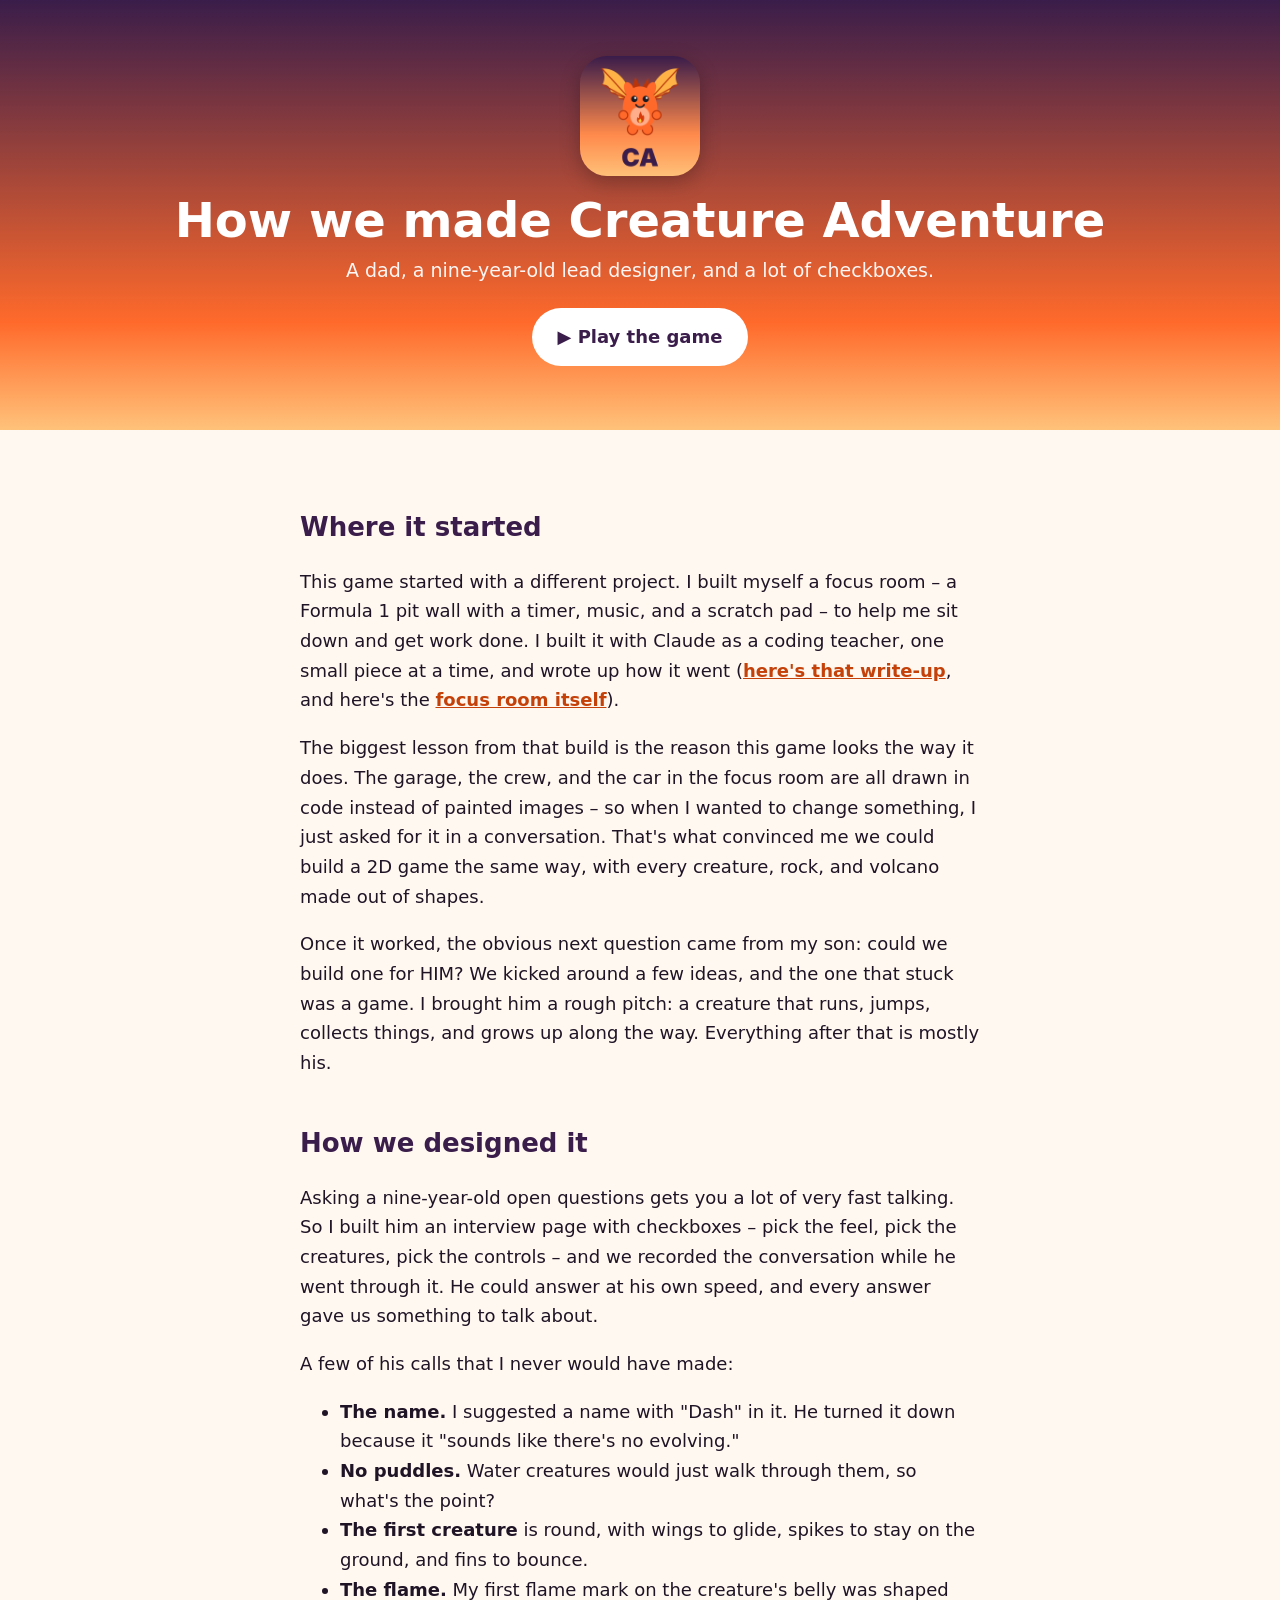
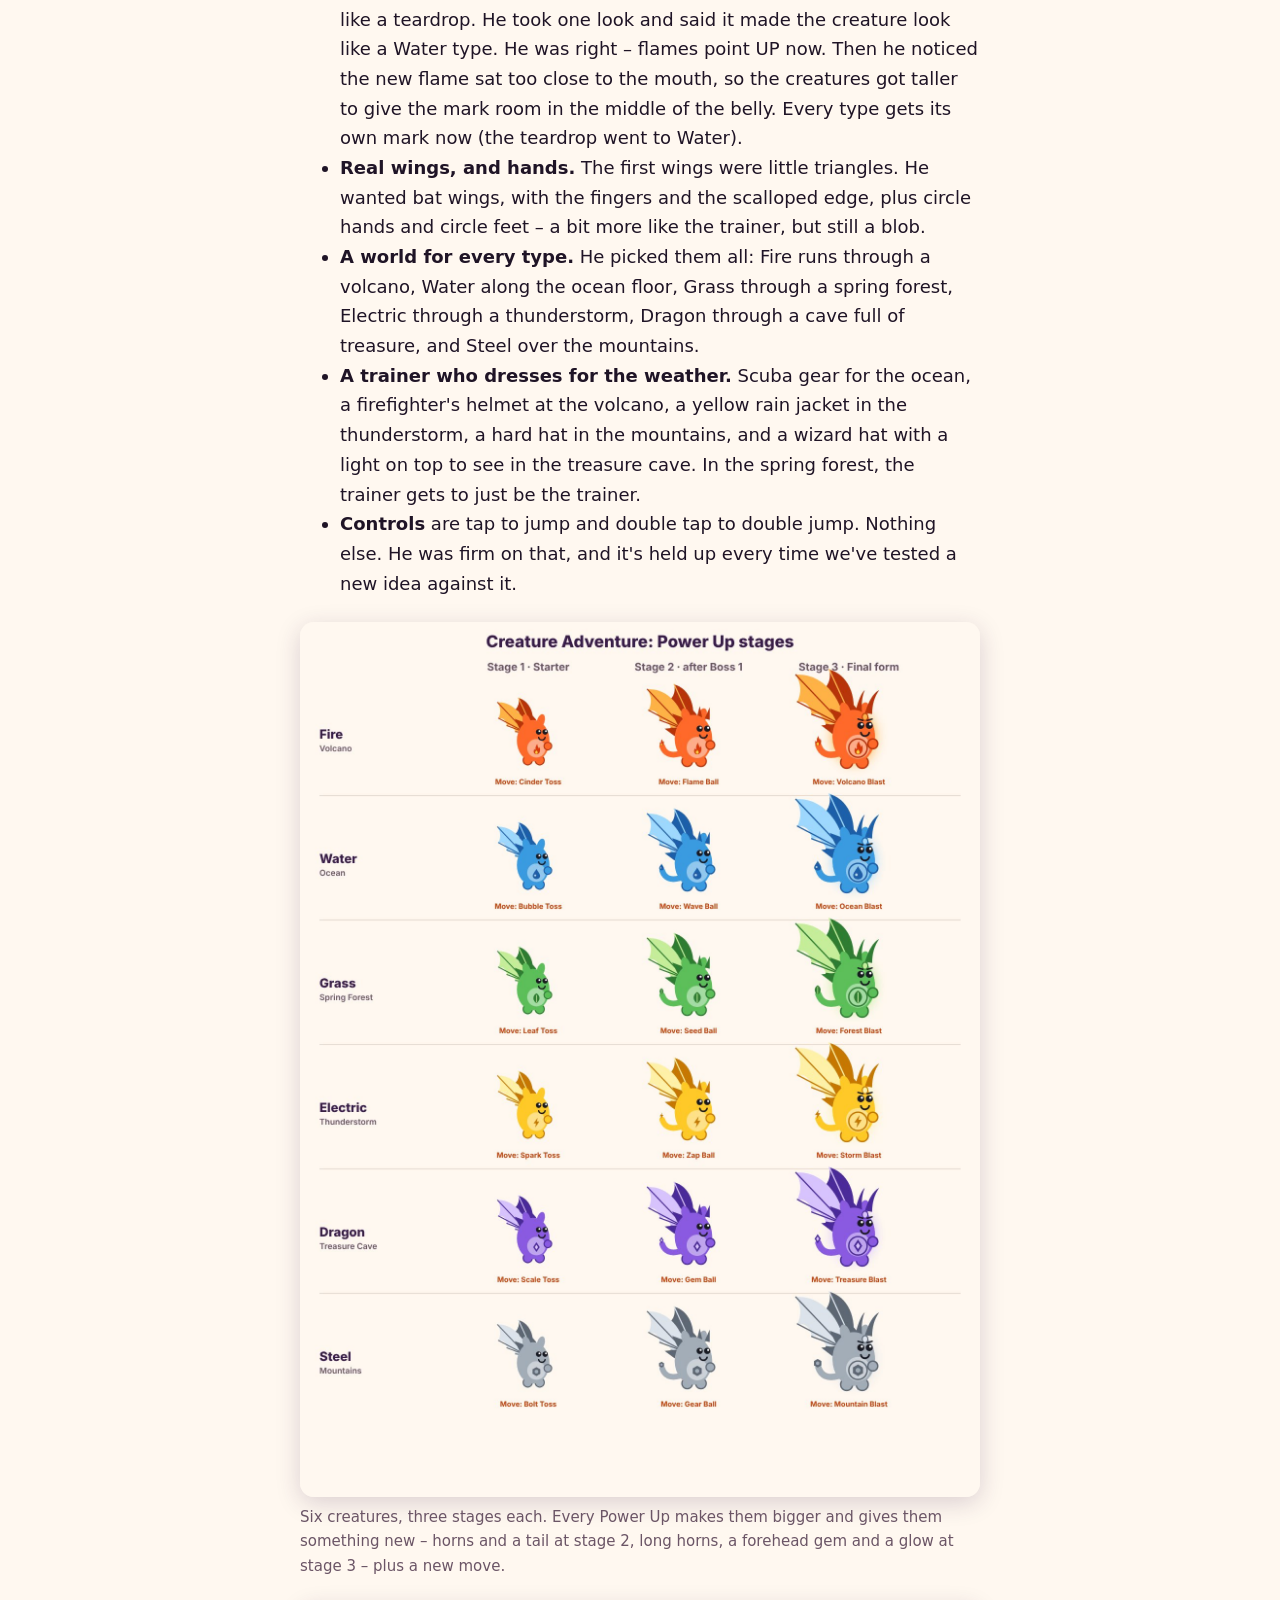
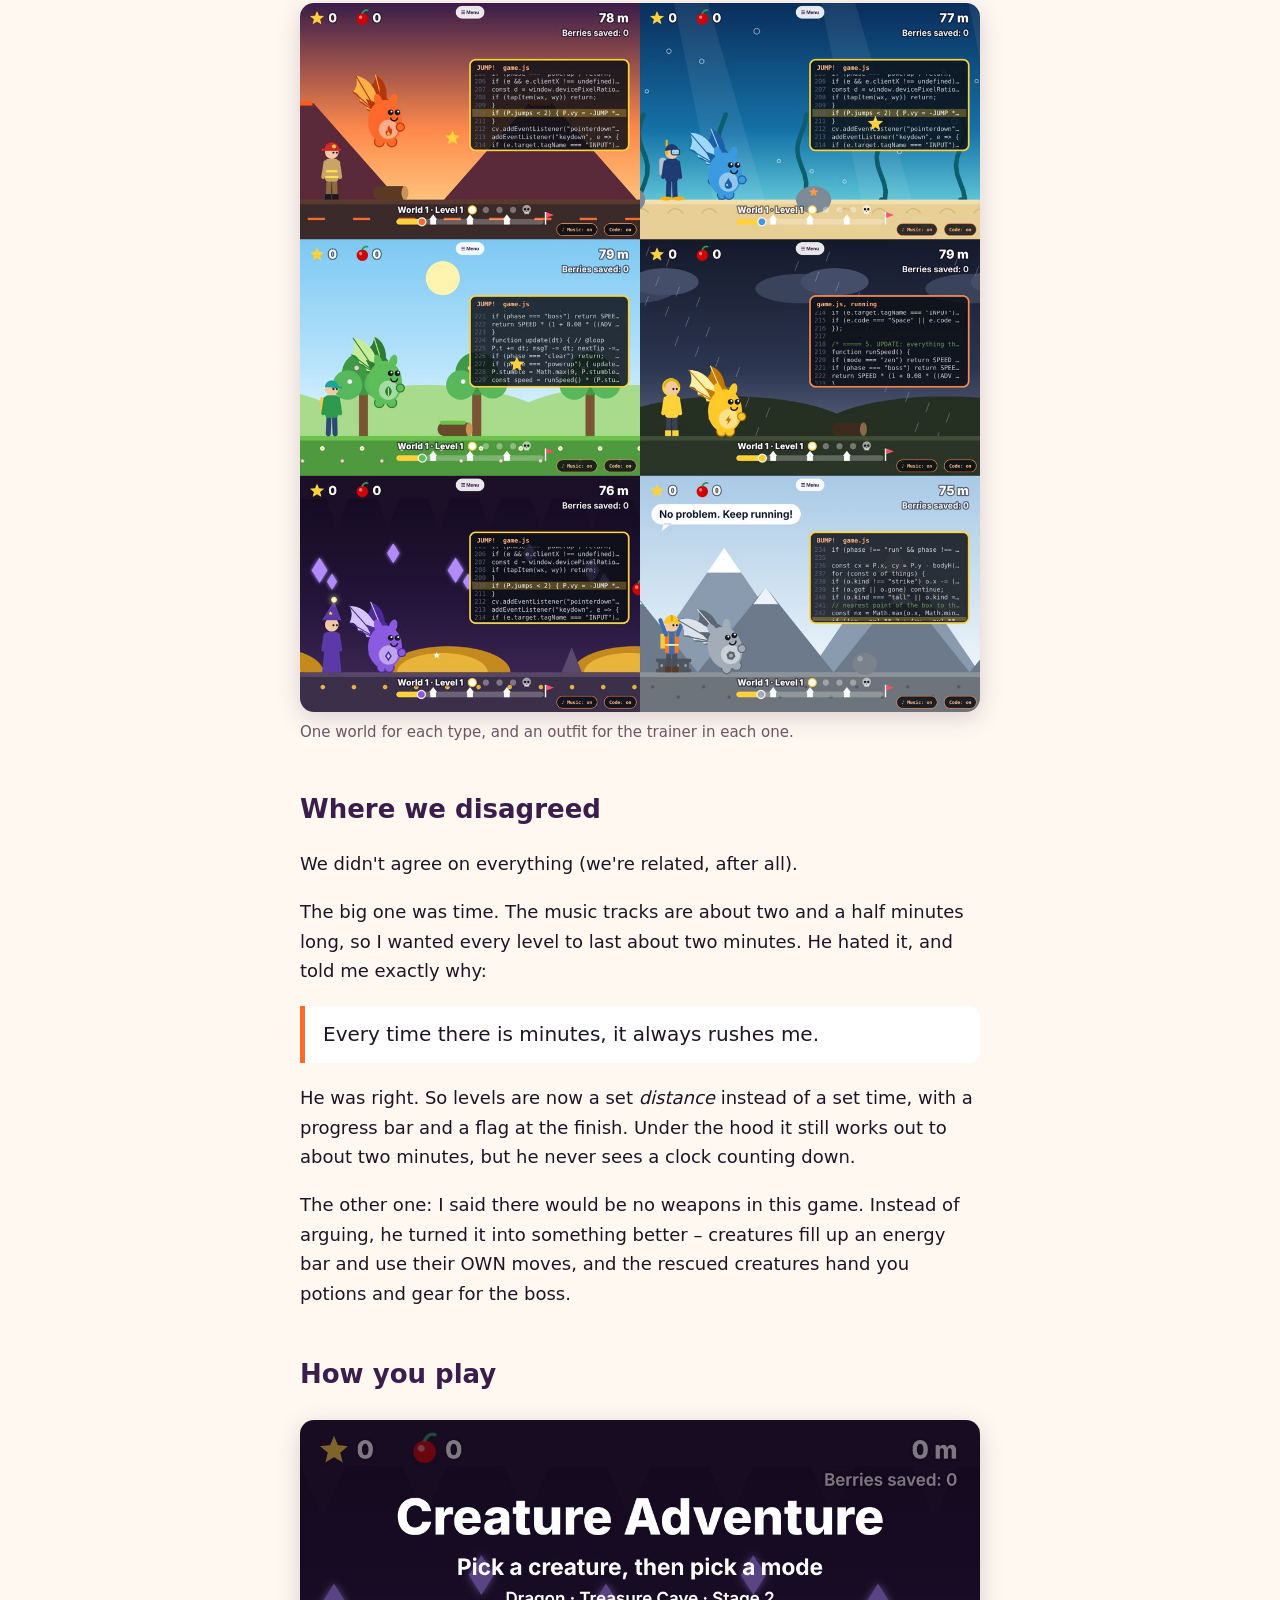
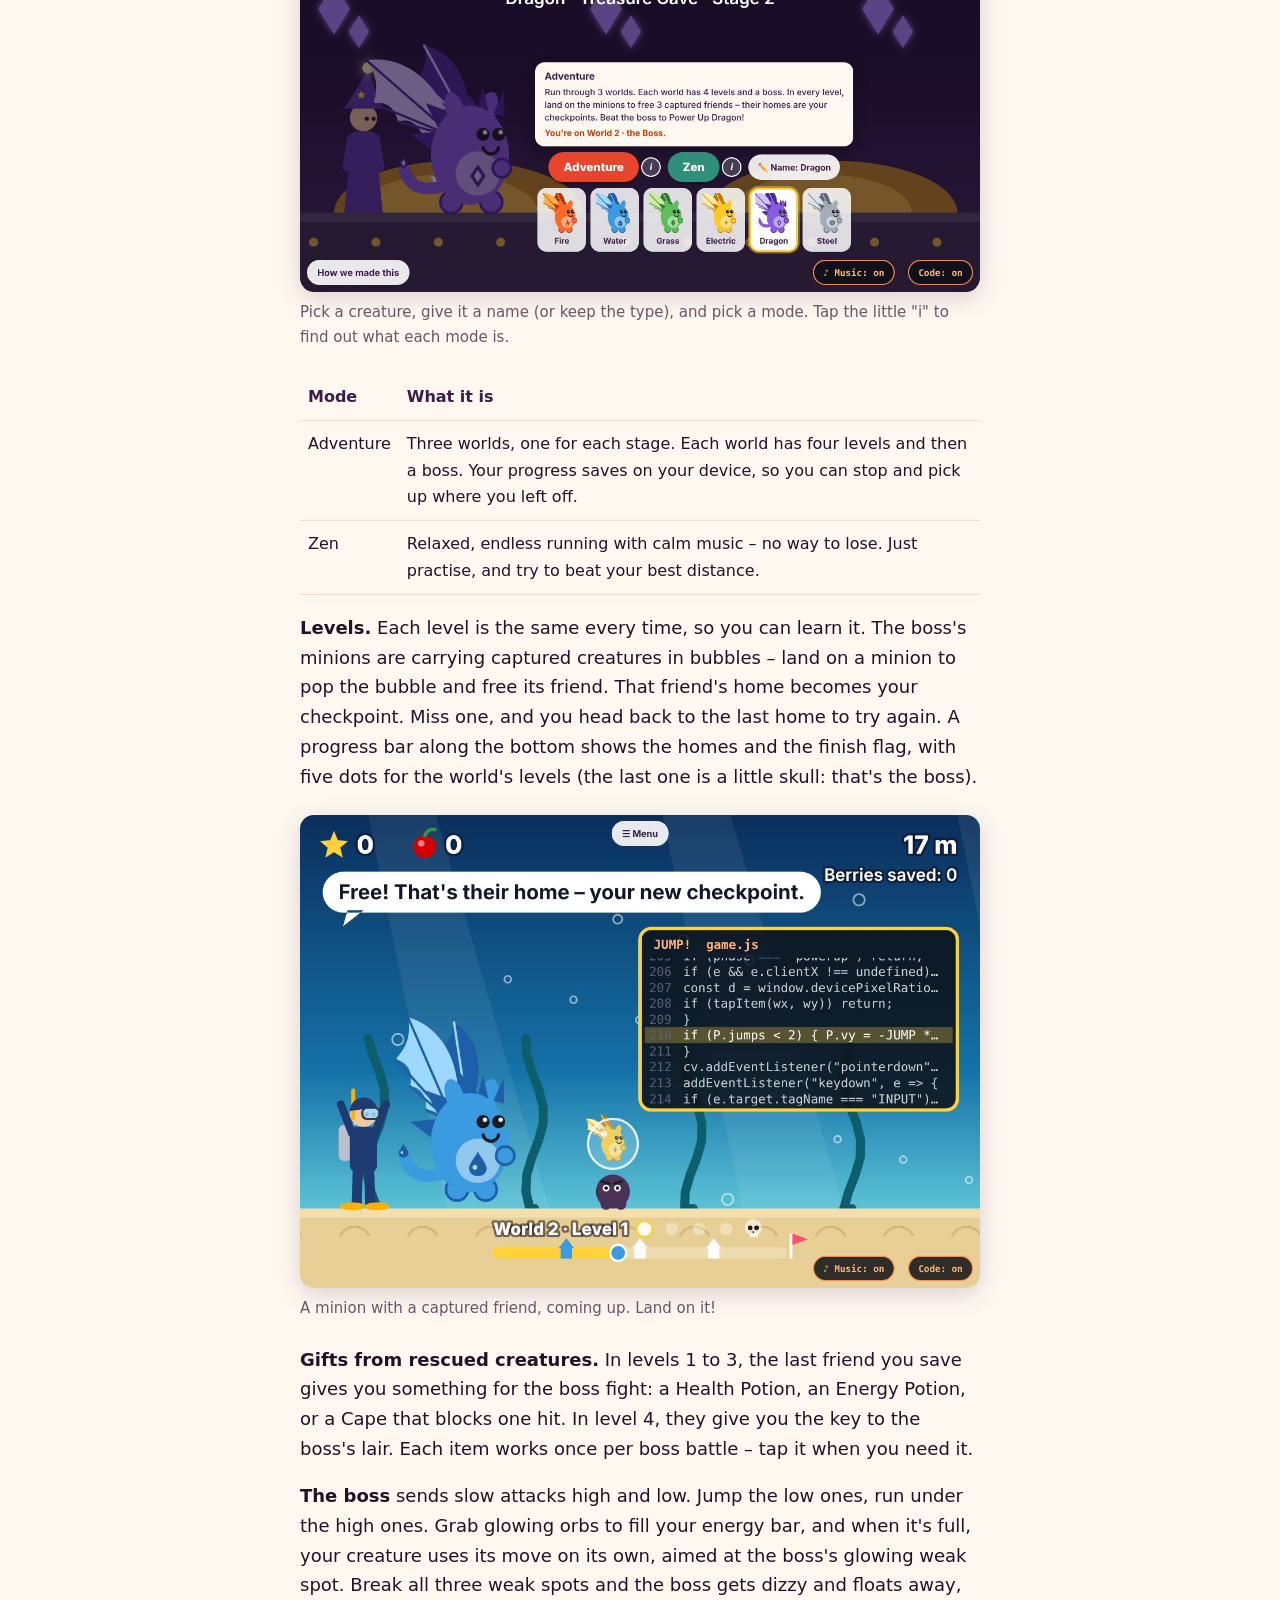
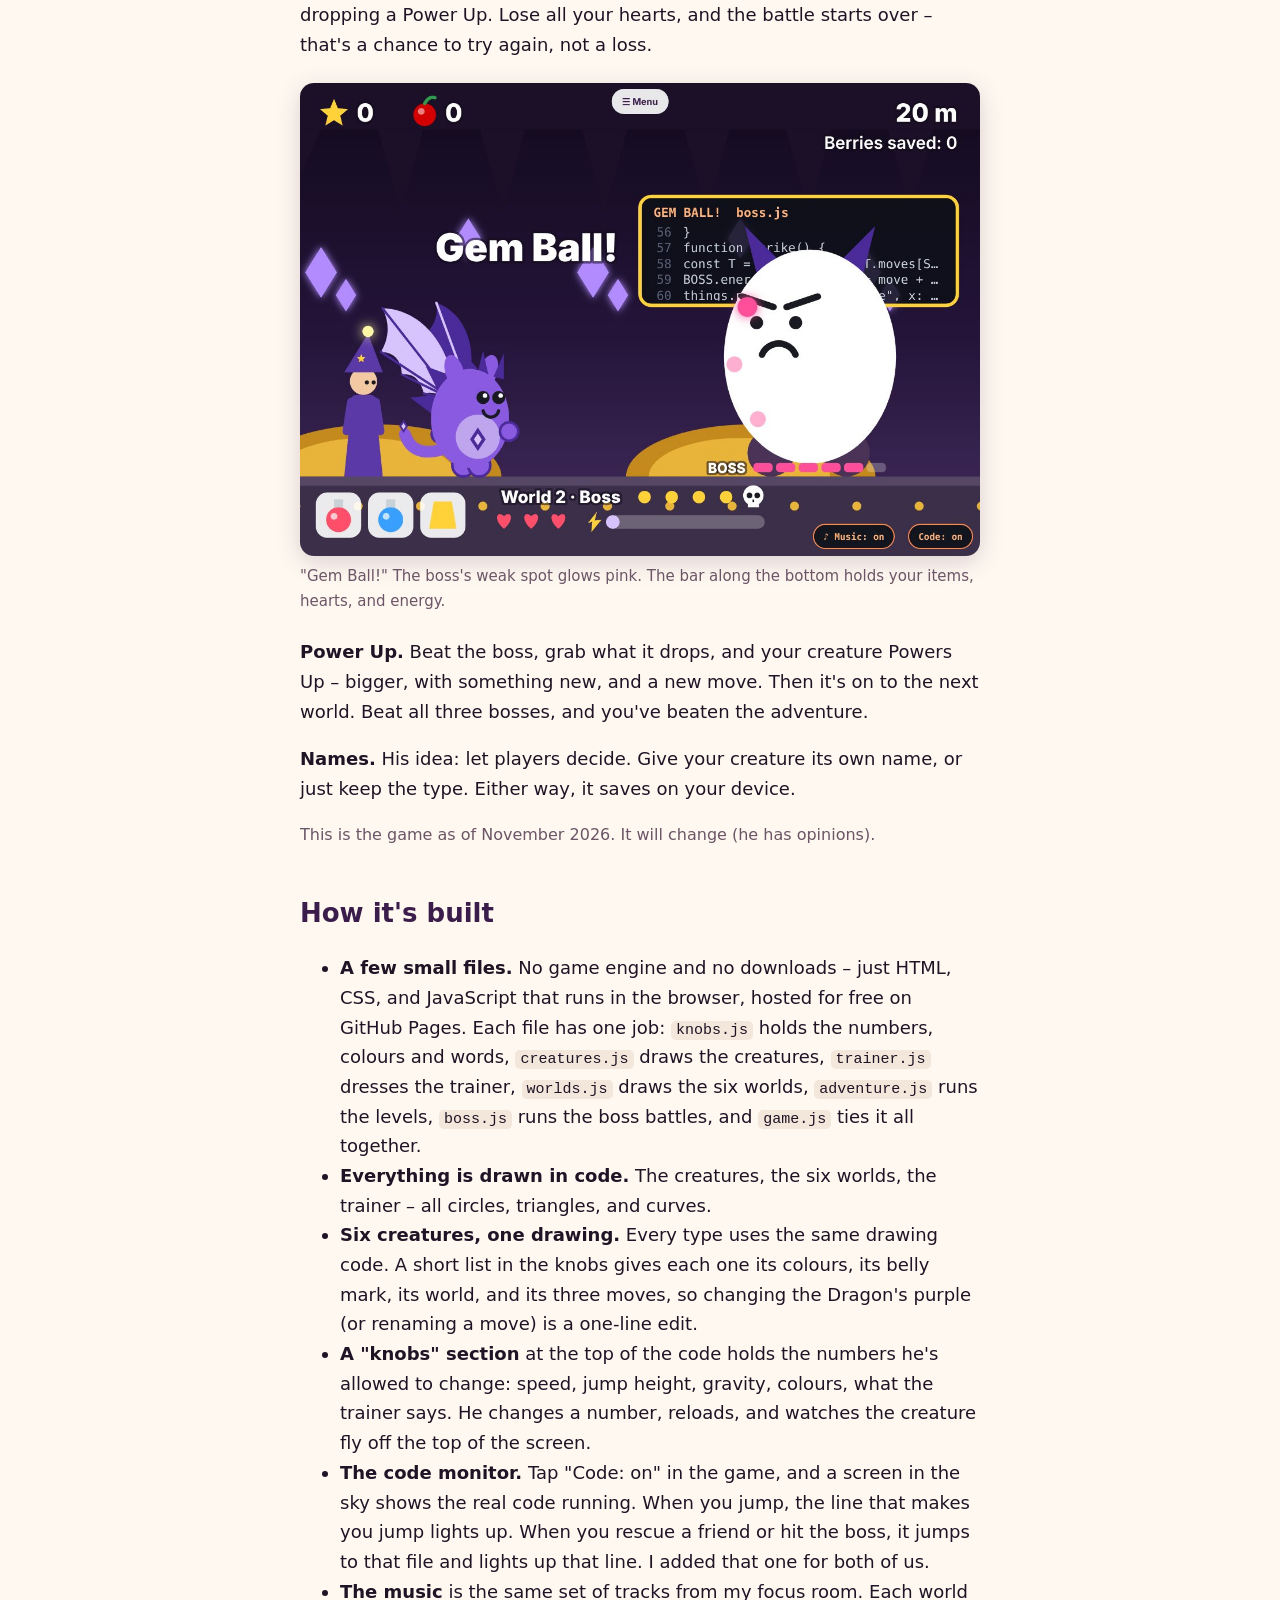
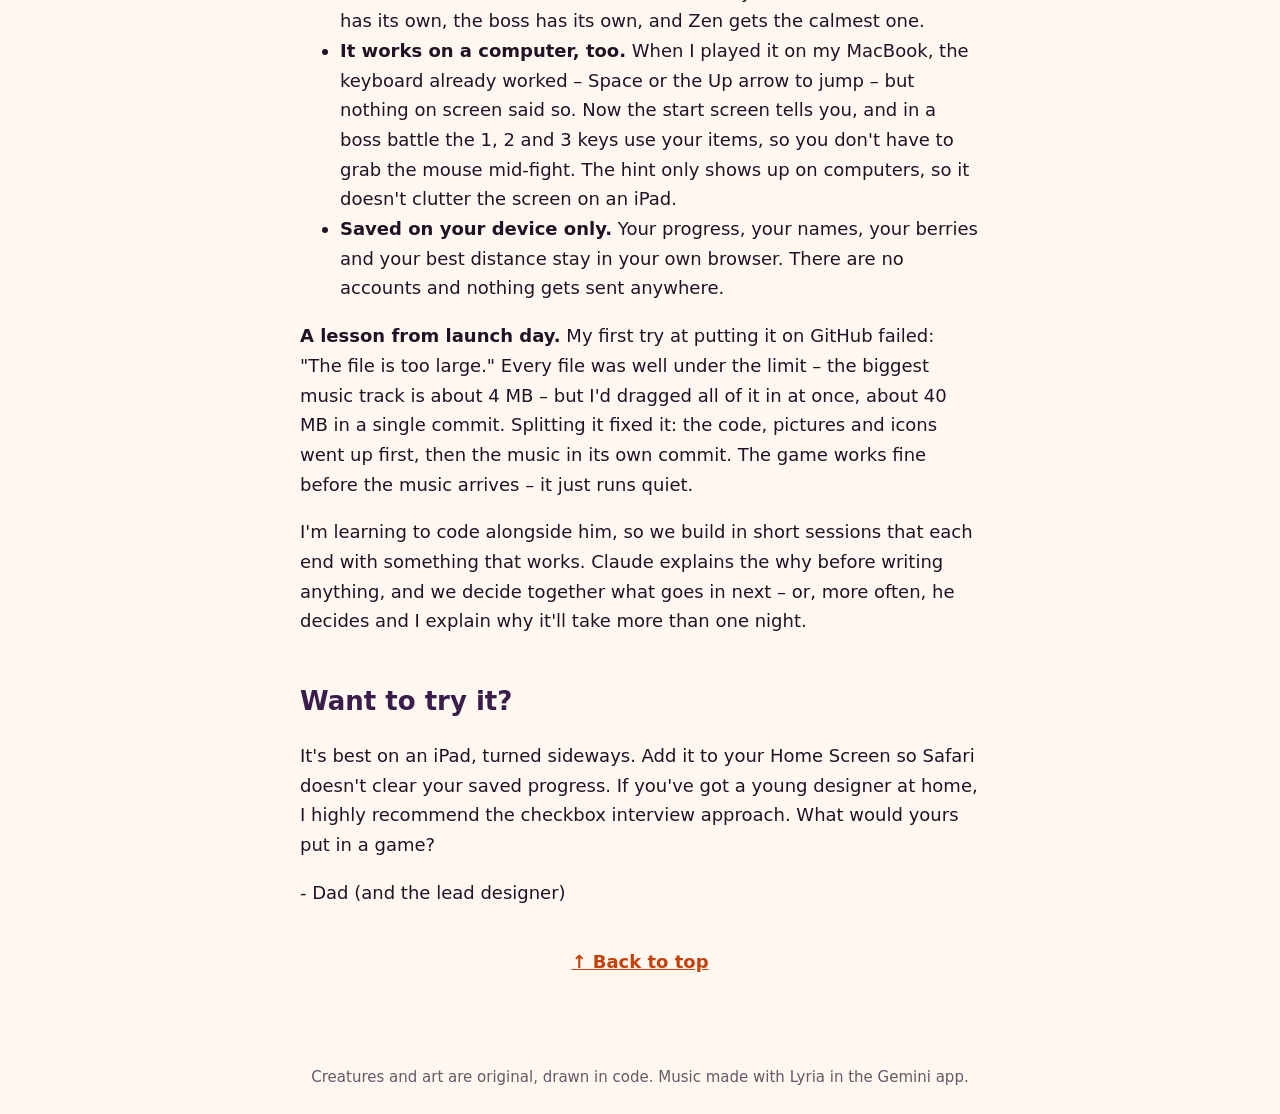
==== story.html @ c3d5ff84 "Clearing up controls for computer vs phone/tablet" ====
<!DOCTYPE html>
<html lang="en">
<head>
<meta charset="utf-8">
<meta name="viewport" content="width=device-width, initial-scale=1">
<!-- Icons: the tab icon (favicon), the Home Screen icon (apple-touch-icon), and the app details for phones (manifest) -->
<link rel="icon" href="icons/favicon.svg" type="image/svg+xml">
<link rel="icon" href="icons/favicon-32.png" sizes="32x32" type="image/png">
<link rel="apple-touch-icon" href="icons/apple-touch-icon.png">
<link rel="manifest" href="manifest.webmanifest">
<meta name="apple-mobile-web-app-title" content="Creatures">
<title>How we made Creature Adventure</title>
<style>
  /* Same sunset colours as the game, so the two pages feel like one place */
  :root { --ink: #1f1426; --plum: #3a1d4a; --ember: #ff6a2b; --glow: #ffc27a; --paper: #fff8f0; --soft: #6b5566; }
  body { margin: 0; background: var(--paper); color: var(--ink);
         font: 18px/1.65 system-ui, -apple-system, "Segoe UI", sans-serif; }
  header { background: linear-gradient(180deg, var(--plum), var(--ember) 75%, var(--glow)); color: #fff;
           padding: 56px 24px 64px; text-align: center; }
  header h1 { margin: 0 0 8px; font-size: clamp(30px, 6vw, 48px); line-height: 1.1; }
  header p { margin: 0; font-size: 19px; opacity: .95; }
  main { max-width: 680px; margin: 0 auto; padding: 32px 24px 64px; }
  h2 { margin: 44px 0 8px; font-size: 26px; color: var(--plum); }
  blockquote { margin: 20px 0; padding: 12px 18px; border-left: 5px solid var(--ember);
               background: #fff; border-radius: 0 10px 10px 0; font-size: 20px; }
  table { width: 100%; border-collapse: collapse; margin: 16px 0; font-size: 16px; }
  th, td { text-align: left; padding: 10px 8px; border-bottom: 1px solid #ecdccf; vertical-align: top; }
  th { color: var(--plum); }
  a { color: #c4410a; font-weight: 600; }
  .play { display: inline-block; margin-top: 22px; padding: 14px 26px; border-radius: 30px; background: #fff;
          color: var(--plum); text-decoration: none; font-weight: 800; font-size: 18px; }
  .note { color: var(--soft); font-size: 16px; }
  figure { margin: 24px 0; }
  figure img { display: block; width: 100%; height: auto; border-radius: 14px; box-shadow: 0 6px 24px rgba(58,29,74,.18); }
  figcaption { margin-top: 8px; color: var(--soft); font-size: 15px; }
  code { font: 15px ui-monospace, Menlo, monospace; background: #f3e6da; padding: 1px 5px; border-radius: 5px; }
  .icon { display: block; width: 120px; height: 120px; margin: 0 auto 18px; border-radius: 27px; box-shadow: 0 6px 20px rgba(0,0,0,.25); }
  /* reading progress along the top, plus floating buttons once you've scrolled past the header */
  #progress { position: fixed; top: 0; left: 0; height: 4px; width: 0; background: var(--ember); z-index: 10; }
  #floaters { position: fixed; right: max(16px, env(safe-area-inset-right)); bottom: max(16px, env(safe-area-inset-bottom)); display: flex; gap: 8px;
              opacity: 0; transform: translateY(12px); pointer-events: none; transition: opacity .2s, transform .2s; z-index: 10; }
  #floaters.show { opacity: 1; transform: none; pointer-events: auto; }
  #floaters a { display: inline-flex; align-items: center; height: 44px; padding: 0 18px; border-radius: 22px; text-decoration: none;
                font: 800 16px system-ui, sans-serif; box-shadow: 0 4px 16px rgba(58,29,74,.3); }
  #floaters .try { background: var(--ember); color: #fff; }
  #floaters .up { background: #fff; color: var(--plum); }
  .backtop { display: block; text-align: center; margin: 40px 0 0; }
  @media (prefers-reduced-motion: no-preference) { html { scroll-behavior: smooth; } }
  footer { text-align: center; padding: 24px; color: var(--soft); font-size: 15px; }
</style>
</head>
<body>
<div id="progress" aria-hidden="true"></div>
<header id="top">
  <img class="icon" src="icons/icon-512.png" alt="The Creature Adventure app icon: a smiling orange creature with a flame on its belly, above the letters CA">
  <h1>How we made Creature Adventure</h1>
  <p>A dad, a nine-year-old lead designer, and a lot of checkboxes.</p>
  <a class="play" href="./">▶ Play the game</a>
</header>
<main>

<h2>Where it started</h2>
<p>This game started with a different project. I built myself a focus room – a Formula 1 pit wall with a timer, music, and a scratch pad – to help me sit down and get work done. I built it with Claude as a coding teacher, one small piece at a time, and wrote up how it went (<a id="articleLink" href="#">here's that write-up</a>, and here's the <a href="https://daynwj.github.io/pit-wall-focus-room/">focus room itself</a>).</p>
<p>The biggest lesson from that build is the reason this game looks the way it does. The garage, the crew, and the car in the focus room are all drawn in code instead of painted images – so when I wanted to change something, I just asked for it in a conversation. That's what convinced me we could build a 2D game the same way, with every creature, rock, and volcano made out of shapes.</p>
<p>Once it worked, the obvious next question came from my son: could we build one for HIM? We kicked around a few ideas, and the one that stuck was a game. I brought him a rough pitch: a creature that runs, jumps, collects things, and grows up along the way. Everything after that is mostly his.</p>

<h2>How we designed it</h2>
<p>Asking a nine-year-old open questions gets you a lot of very fast talking. So I built him an interview page with checkboxes – pick the feel, pick the creatures, pick the controls – and we recorded the conversation while he went through it. He could answer at his own speed, and every answer gave us something to talk about.</p>
<p>A few of his calls that I never would have made:</p>
<ul>
  <li><strong>The name.</strong> I suggested a name with "Dash" in it. He turned it down because it "sounds like there's no evolving."</li>
  <li><strong>No puddles.</strong> Water creatures would just walk through them, so what's the point?</li>
  <li><strong>The first creature</strong> is round, with wings to glide, spikes to stay on the ground, and fins to bounce.</li>
  <li><strong>The flame.</strong> My first flame mark on the creature's belly was shaped like a teardrop. He took one look and said it made the creature look like a Water type. He was right – flames point UP now. Then he noticed the new flame sat too close to the mouth, so the creatures got taller to give the mark room in the middle of the belly. Every type gets its own mark now (the teardrop went to Water).</li>
  <li><strong>Real wings, and hands.</strong> The first wings were little triangles. He wanted bat wings, with the fingers and the scalloped edge, plus circle hands and circle feet – a bit more like the trainer, but still a blob.</li>
  <li><strong>A world for every type.</strong> He picked them all: Fire runs through a volcano, Water along the ocean floor, Grass through a spring forest, Electric through a thunderstorm, Dragon through a cave full of treasure, and Steel over the mountains.</li>
  <li><strong>A trainer who dresses for the weather.</strong> Scuba gear for the ocean, a firefighter's helmet at the volcano, a yellow rain jacket in the thunderstorm, a hard hat in the mountains, and a wizard hat with a light on top to see in the treasure cave. In the spring forest, the trainer gets to just be the trainer.</li>
  <li><strong>Controls</strong> are tap to jump and double tap to double jump. Nothing else. He was firm on that, and it's held up every time we've tested a new idea against it.</li>
</ul>

<figure>
  <img src="story/evolutions.jpg" alt="All six creatures at their three stages. Stage 1 is a small blob with bat wings, circle hands and feet, and a belly mark. Stage 2 is bigger, with little horns, a tail tipped with its mark, and bigger wings. Stage 3 is biggest, with long curved horns, a forehead gem, a ring around its belly mark, huge wings, and a soft glow.">
  <figcaption>Six creatures, three stages each. Every Power Up makes them bigger and gives them something new – horns and a tail at stage 2, long horns, a forehead gem and a glow at stage 3 – plus a new move.</figcaption>
</figure>
<figure>
  <img src="story/worlds.jpg" alt="Six screenshots of the game, one per world, each with the trainer in a different outfit: a firefighter at the volcano, scuba gear on the ocean floor, the usual cap in the spring forest, a yellow rain jacket in the thunderstorm, a wizard hat in the treasure cave, and a hard hat in the mountains.">
  <figcaption>One world for each type, and an outfit for the trainer in each one.</figcaption>
</figure>

<h2>Where we disagreed</h2>
<p>We didn't agree on everything (we're related, after all).</p>
<p>The big one was time. The music tracks are about two and a half minutes long, so I wanted every level to last about two minutes. He hated it, and told me exactly why:</p>
<blockquote>Every time there is minutes, it always rushes me.</blockquote>
<p>He was right. So levels are now a set <em>distance</em> instead of a set time, with a progress bar and a flag at the finish. Under the hood it still works out to about two minutes, but he never sees a clock counting down.</p>
<p>The other one: I said there would be no weapons in this game. Instead of arguing, he turned it into something better – creatures fill up an energy bar and use their OWN moves, and the rescued creatures hand you potions and gear for the boss.</p>

<h2>How you play</h2>
<figure>
  <img src="story/menu.jpg" alt="The start screen: pick a creature from six buttons, give it a name, and choose Adventure or Zen. An open card explains Adventure mode and says which world and level you're on.">
  <figcaption>Pick a creature, give it a name (or keep the type), and pick a mode. Tap the little "i" to find out what each mode is.</figcaption>
</figure>
<table>
  <tr><th>Mode</th><th>What it is</th></tr>
  <tr><td>Adventure</td><td>Three worlds, one for each stage. Each world has four levels and then a boss. Your progress saves on your device, so you can stop and pick up where you left off.</td></tr>
  <tr><td>Zen</td><td>Relaxed, endless running with calm music – no way to lose. Just practise, and try to beat your best distance.</td></tr>
</table>
<p><strong>Levels.</strong> Each level is the same every time, so you can learn it. The boss's minions are carrying captured creatures in bubbles – land on a minion to pop the bubble and free its friend. That friend's home becomes your checkpoint. Miss one, and you head back to the last home to try again. A progress bar along the bottom shows the homes and the finish flag, with five dots for the world's levels (the last one is a little skull: that's the boss).</p>
<figure>
  <img src="story/rescue.jpg" alt="The Water creature running along the ocean floor in World 2. A grumpy little minion carries a captured creature in a bubble, and a progress bar along the bottom shows World 2, Level 1, the three homes, and the finish flag.">
  <figcaption>A minion with a captured friend, coming up. Land on it!</figcaption>
</figure>
<p><strong>Gifts from rescued creatures.</strong> In levels 1 to 3, the last friend you save gives you something for the boss fight: a Health Potion, an Energy Potion, or a Cape that blocks one hit. In level 4, they give you the key to the boss's lair. Each item works once per boss battle – tap it when you need it.</p>
<p><strong>The boss</strong> sends slow attacks high and low. Jump the low ones, run under the high ones. Grab glowing orbs to fill your energy bar, and when it's full, your creature uses its move on its own, aimed at the boss's glowing weak spot. Break all three weak spots and the boss gets dizzy and floats away, dropping a Power Up. Lose all your hearts, and the battle starts over – that's a chance to try again, not a loss.</p>
<figure>
  <img src="story/boss.jpg" alt="A boss battle in the treasure cave. The purple Dragon creature at stage 2 sends a glowing Gem Ball at the big grumpy boss's pink weak spot. The ground bar shows three items, three hearts, an energy bar, and World 2 Boss.">
  <figcaption>"Gem Ball!" The boss's weak spot glows pink. The bar along the bottom holds your items, hearts, and energy.</figcaption>
</figure>
<p><strong>Power Up.</strong> Beat the boss, grab what it drops, and your creature Powers Up – bigger, with something new, and a new move. Then it's on to the next world. Beat all three bosses, and you've beaten the adventure.</p>
<p><strong>Names.</strong> His idea: let players decide. Give your creature its own name, or just keep the type. Either way, it saves on your device.</p>
<p class="note">This is the game as of November 2026. It will change (he has opinions).</p>

<h2>How it's built</h2>
<ul>
  <li><strong>A few small files.</strong> No game engine and no downloads – just HTML, CSS, and JavaScript that runs in the browser, hosted for free on GitHub Pages. Each file has one job: <code>knobs.js</code> holds the numbers, colours and words, <code>creatures.js</code> draws the creatures, <code>trainer.js</code> dresses the trainer, <code>worlds.js</code> draws the six worlds, <code>adventure.js</code> runs the levels, <code>boss.js</code> runs the boss battles, and <code>game.js</code> ties it all together.</li>
  <li><strong>Everything is drawn in code.</strong> The creatures, the six worlds, the trainer – all circles, triangles, and curves.</li>
  <li><strong>Six creatures, one drawing.</strong> Every type uses the same drawing code. A short list in the knobs gives each one its colours, its belly mark, its world, and its three moves, so changing the Dragon's purple (or renaming a move) is a one-line edit.</li>
  <li><strong>A "knobs" section</strong> at the top of the code holds the numbers he's allowed to change: speed, jump height, gravity, colours, what the trainer says. He changes a number, reloads, and watches the creature fly off the top of the screen.</li>
  <li><strong>The code monitor.</strong> Tap "Code: on" in the game, and a screen in the sky shows the real code running. When you jump, the line that makes you jump lights up. When you rescue a friend or hit the boss, it jumps to that file and lights up that line. I added that one for both of us.</li>
  <li><strong>The music</strong> is the same set of tracks from my focus room. Each world has its own, the boss has its own, and Zen gets the calmest one.</li>
  <li><strong>It works on a computer, too.</strong> When I played it on my MacBook, the keyboard already worked – Space or the Up arrow to jump – but nothing on screen said so. Now the start screen tells you, and in a boss battle the 1, 2 and 3 keys use your items, so you don't have to grab the mouse mid-fight. The hint only shows up on computers, so it doesn't clutter the screen on an iPad.</li>
  <li><strong>Saved on your device only.</strong> Your progress, your names, your berries and your best distance stay in your own browser. There are no accounts and nothing gets sent anywhere.</li>
</ul>
<p><strong>A lesson from launch day.</strong> My first try at putting it on GitHub failed: "The file is too large." Every file was well under the limit – the biggest music track is about 4 MB – but I'd dragged all of it in at once, about 40 MB in a single commit. Splitting it fixed it: the code, pictures and icons went up first, then the music in its own commit. The game works fine before the music arrives – it just runs quiet.</p>
<p>I'm learning to code alongside him, so we build in short sessions that each end with something that works. Claude explains the why before writing anything, and we decide together what goes in next – or, more often, he decides and I explain why it'll take more than one night.</p>

<h2>Want to try it?</h2>
<p>It's best on an iPad, turned sideways. Add it to your Home Screen so Safari doesn't clear your saved progress. If you've got a young designer at home, I highly recommend the checkbox interview approach. What would yours put in a game?</p>
<p>- Dad (and the lead designer)</p>
<a class="backtop" href="#top">↑ Back to top</a>

</main>
<div id="floaters">
  <a class="try" href="./">▶ Try it</a>
  <a class="up" href="#top" aria-label="Back to top">↑ Top</a>
</div>
<footer>Creatures and art are original, drawn in code. Music made with Lyria in the Gemini app.</footer>
<script>
  // Paste the link to the focus-room write-up here once, and the link in "Where it started" uses it.
  const ARTICLE_URL = "https://daynwj.github.io/ai/focus-room/";
  const a = document.getElementById("articleLink");
  if (ARTICLE_URL) a.href = ARTICLE_URL; else a.removeAttribute("href");   // no dead link if it's blank

  // The floating "Try it" and "Top" buttons appear once the header (with its own Play button) scrolls away.
  const floaters = document.getElementById("floaters"), bar = document.getElementById("progress");
  new IntersectionObserver(([e]) => floaters.classList.toggle("show", !e.isIntersecting)).observe(document.getElementById("top"));
  // The bar along the top shows how far down the page you are.
  const onScroll = () => { const max = document.documentElement.scrollHeight - innerHeight; bar.style.width = (max > 0 ? scrollY / max * 100 : 0) + "%"; };
  addEventListener("scroll", onScroll, { passive: true }); onScroll();
</script>
</body>
</html>
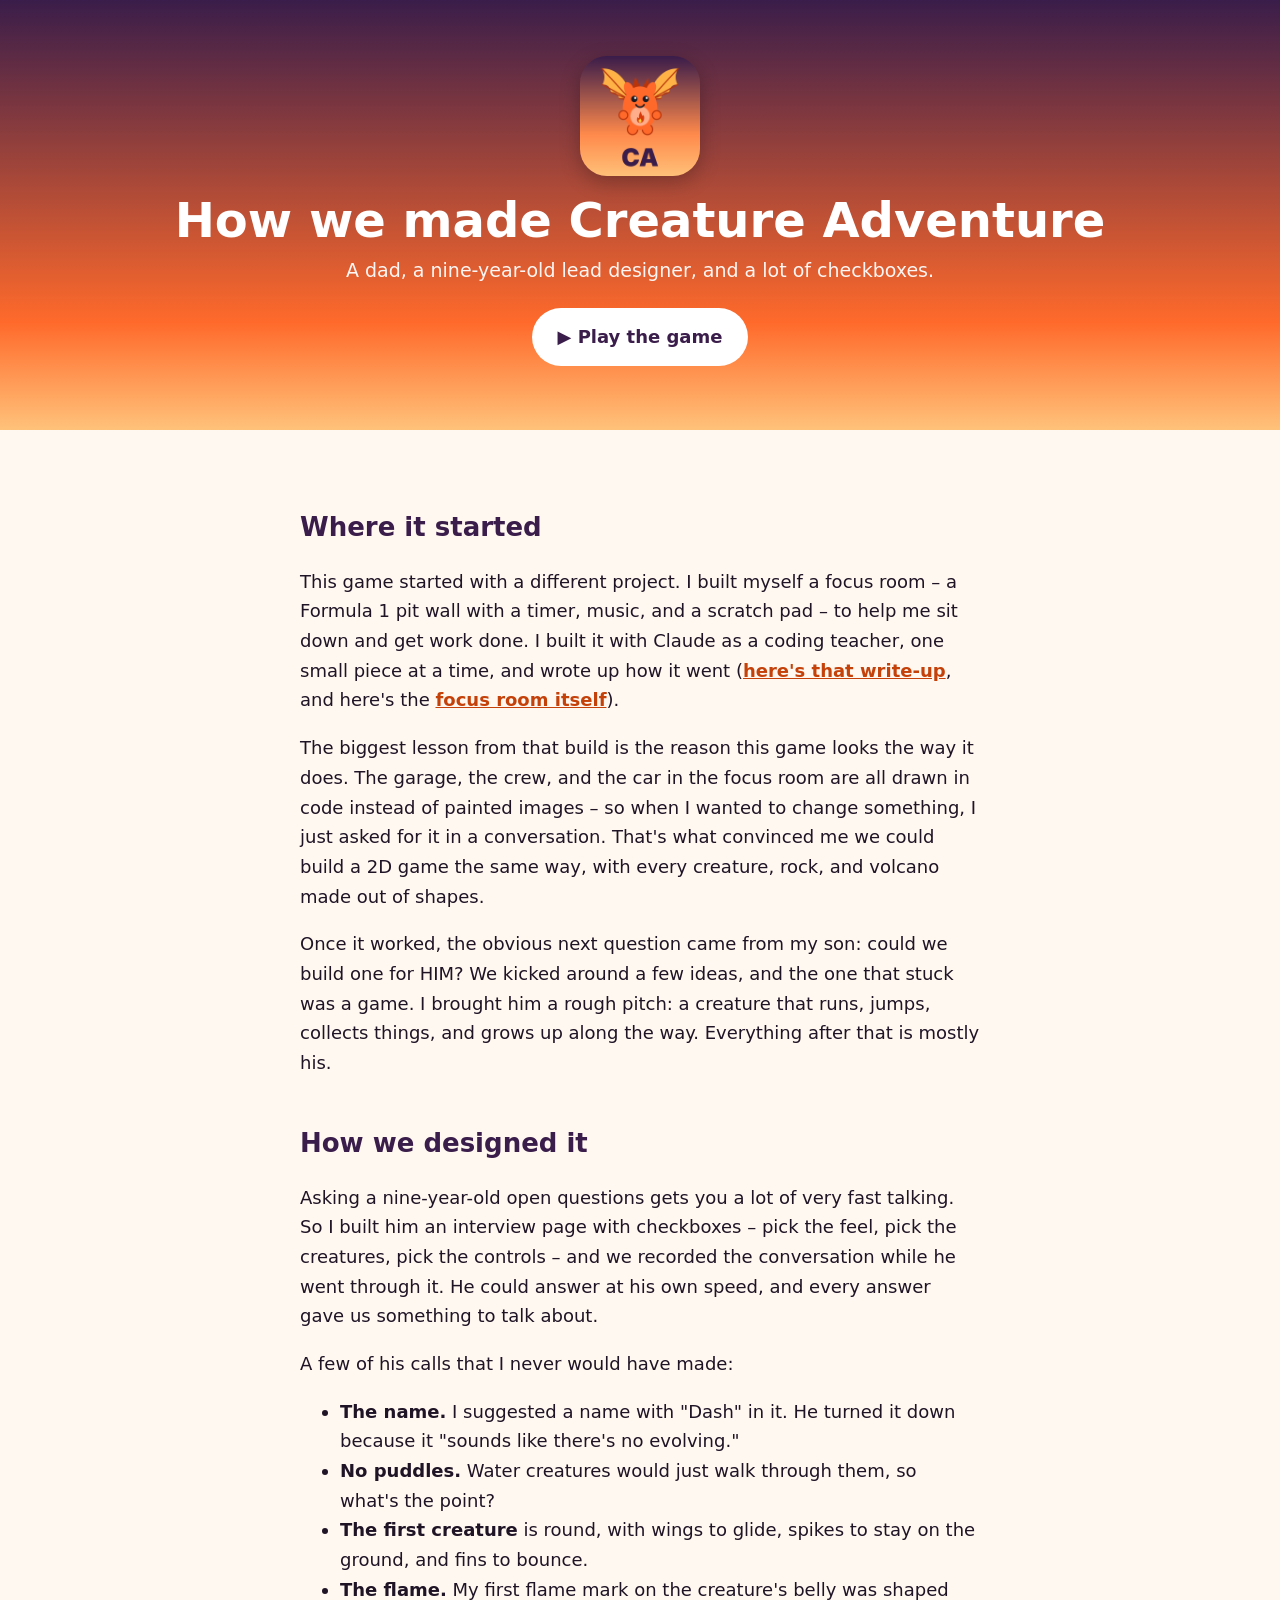
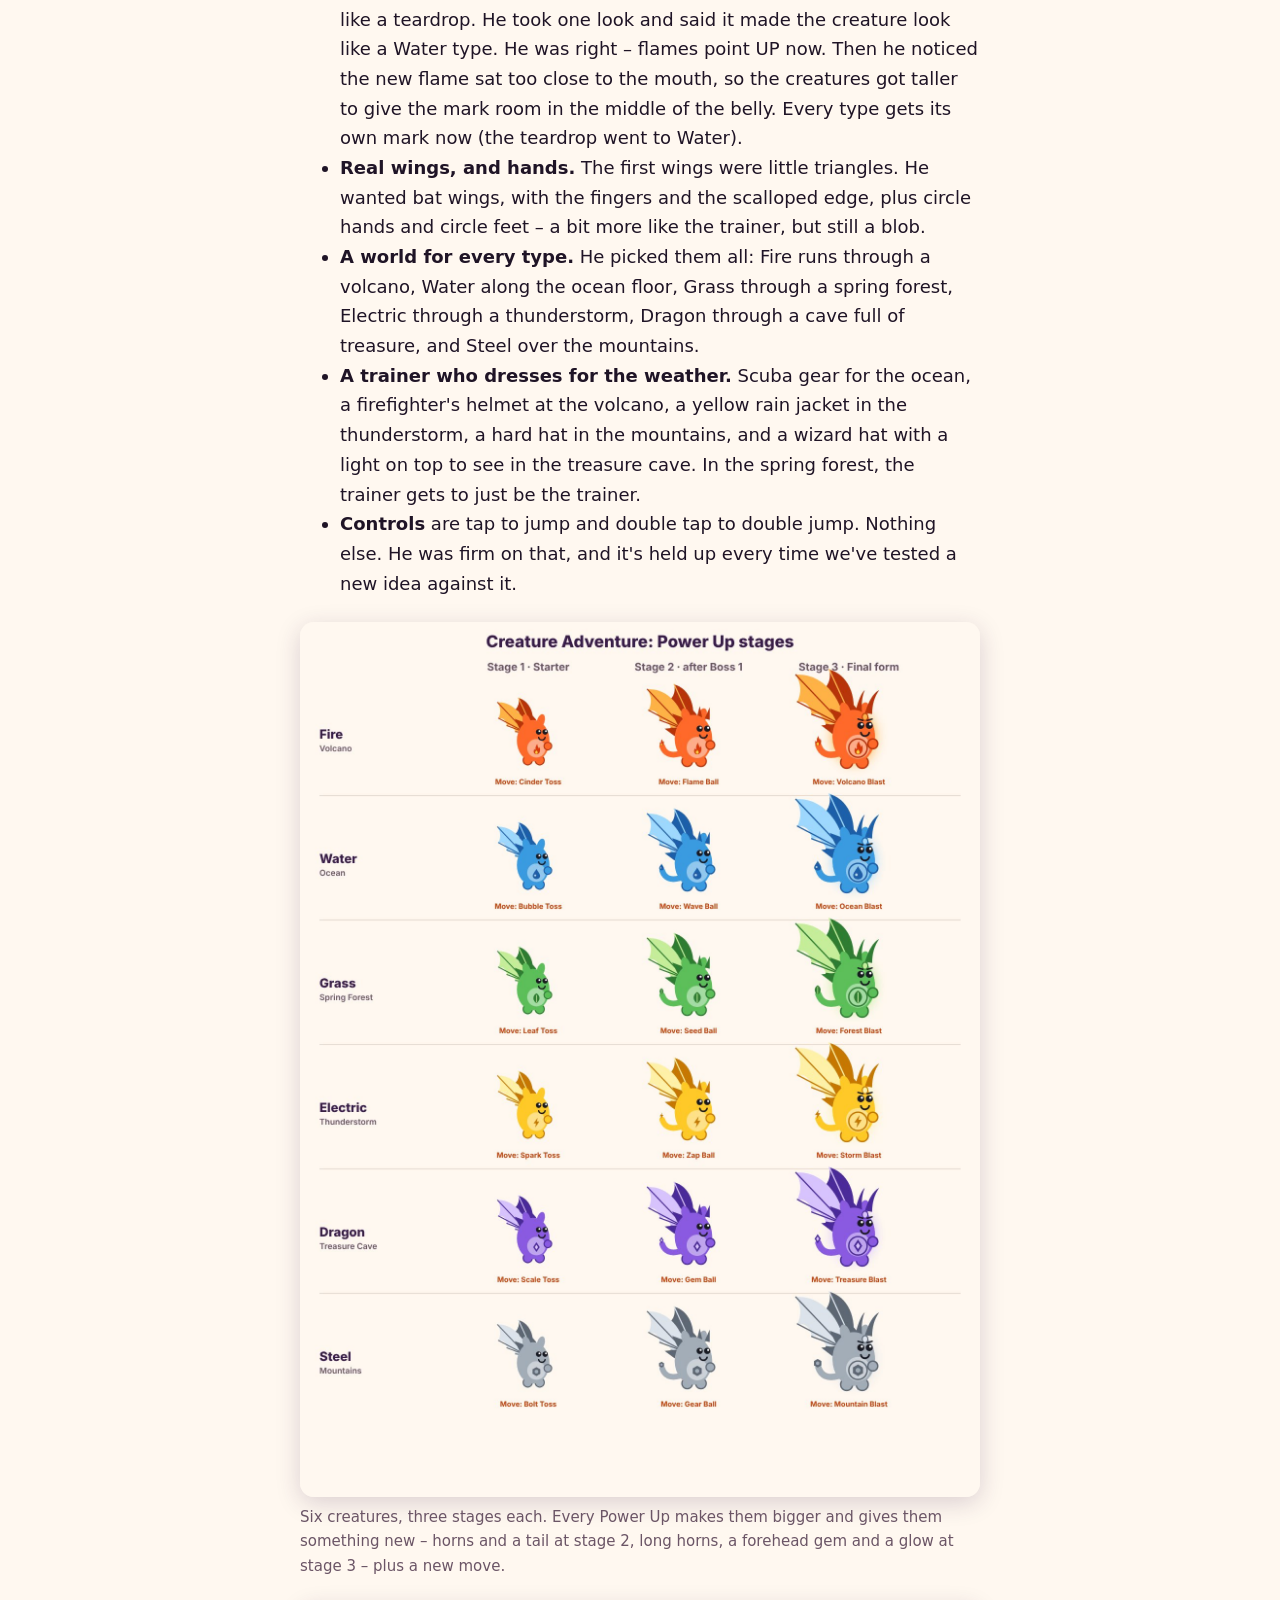
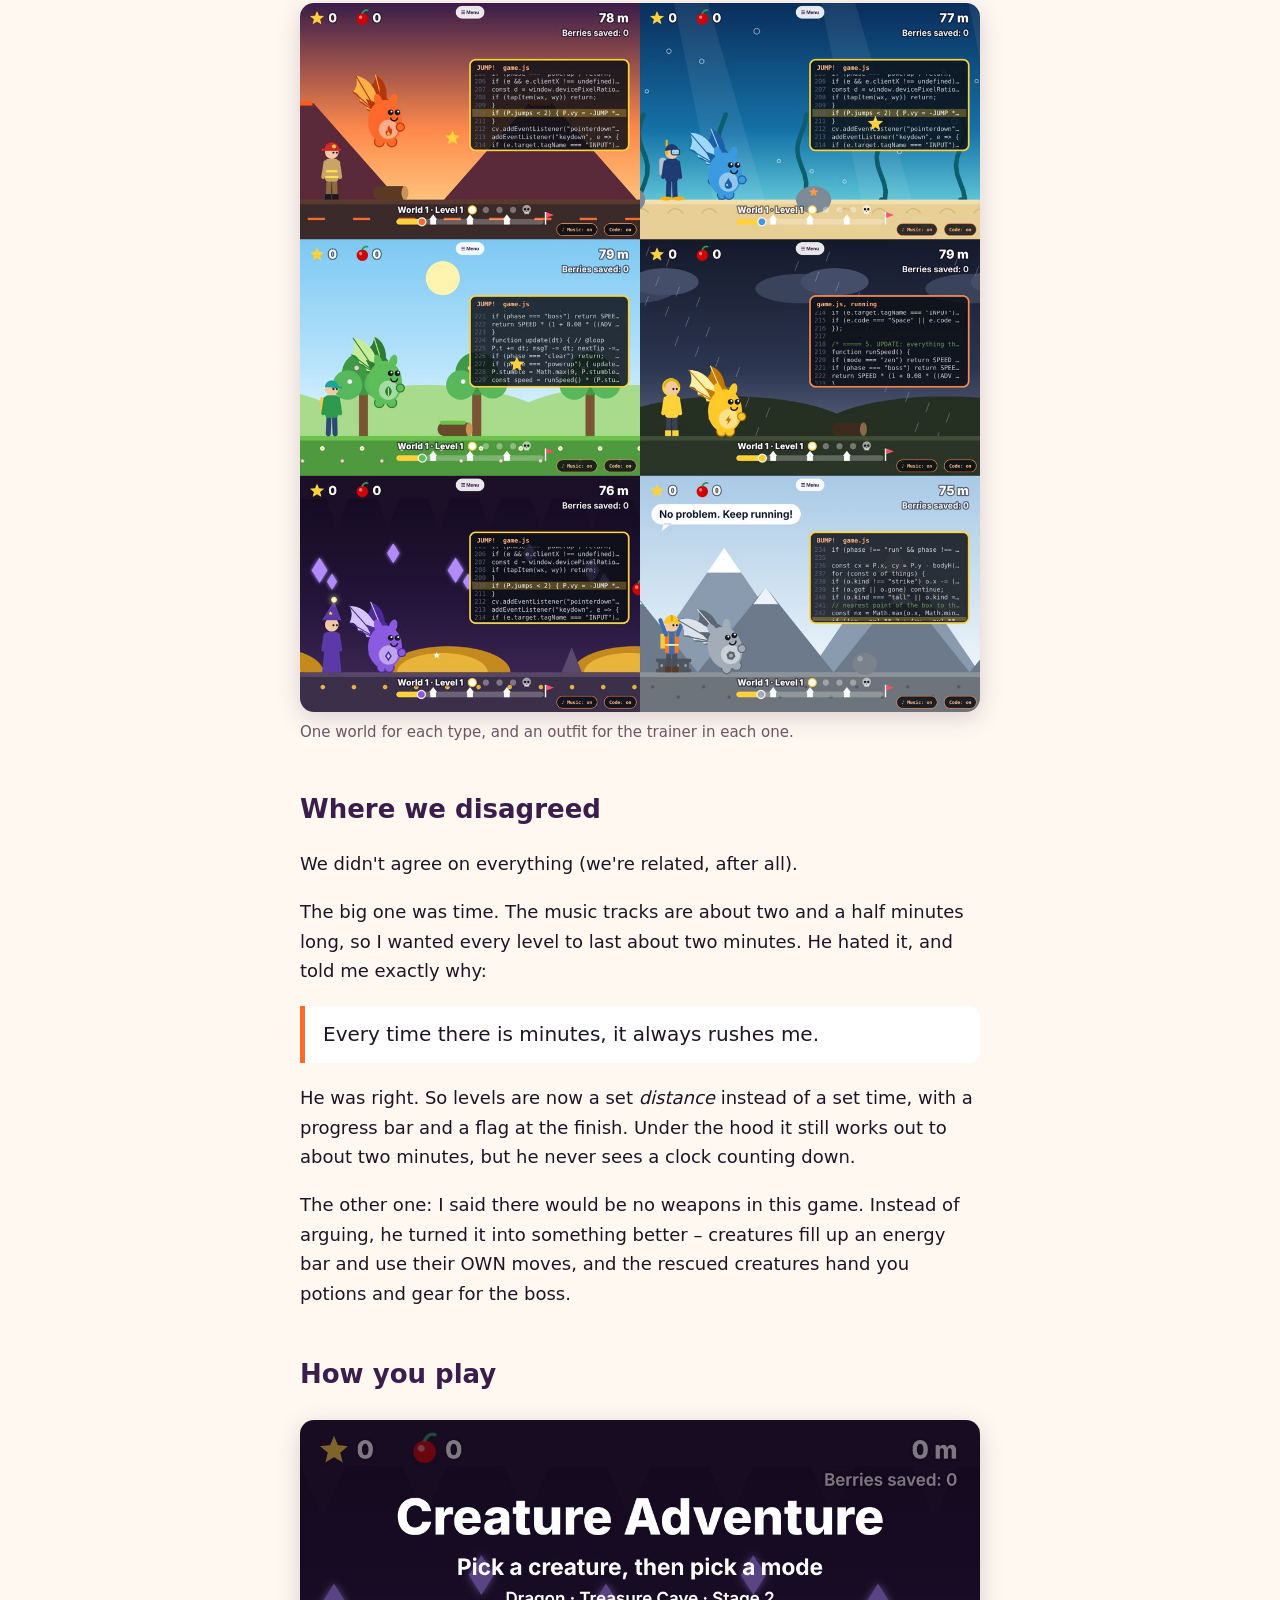
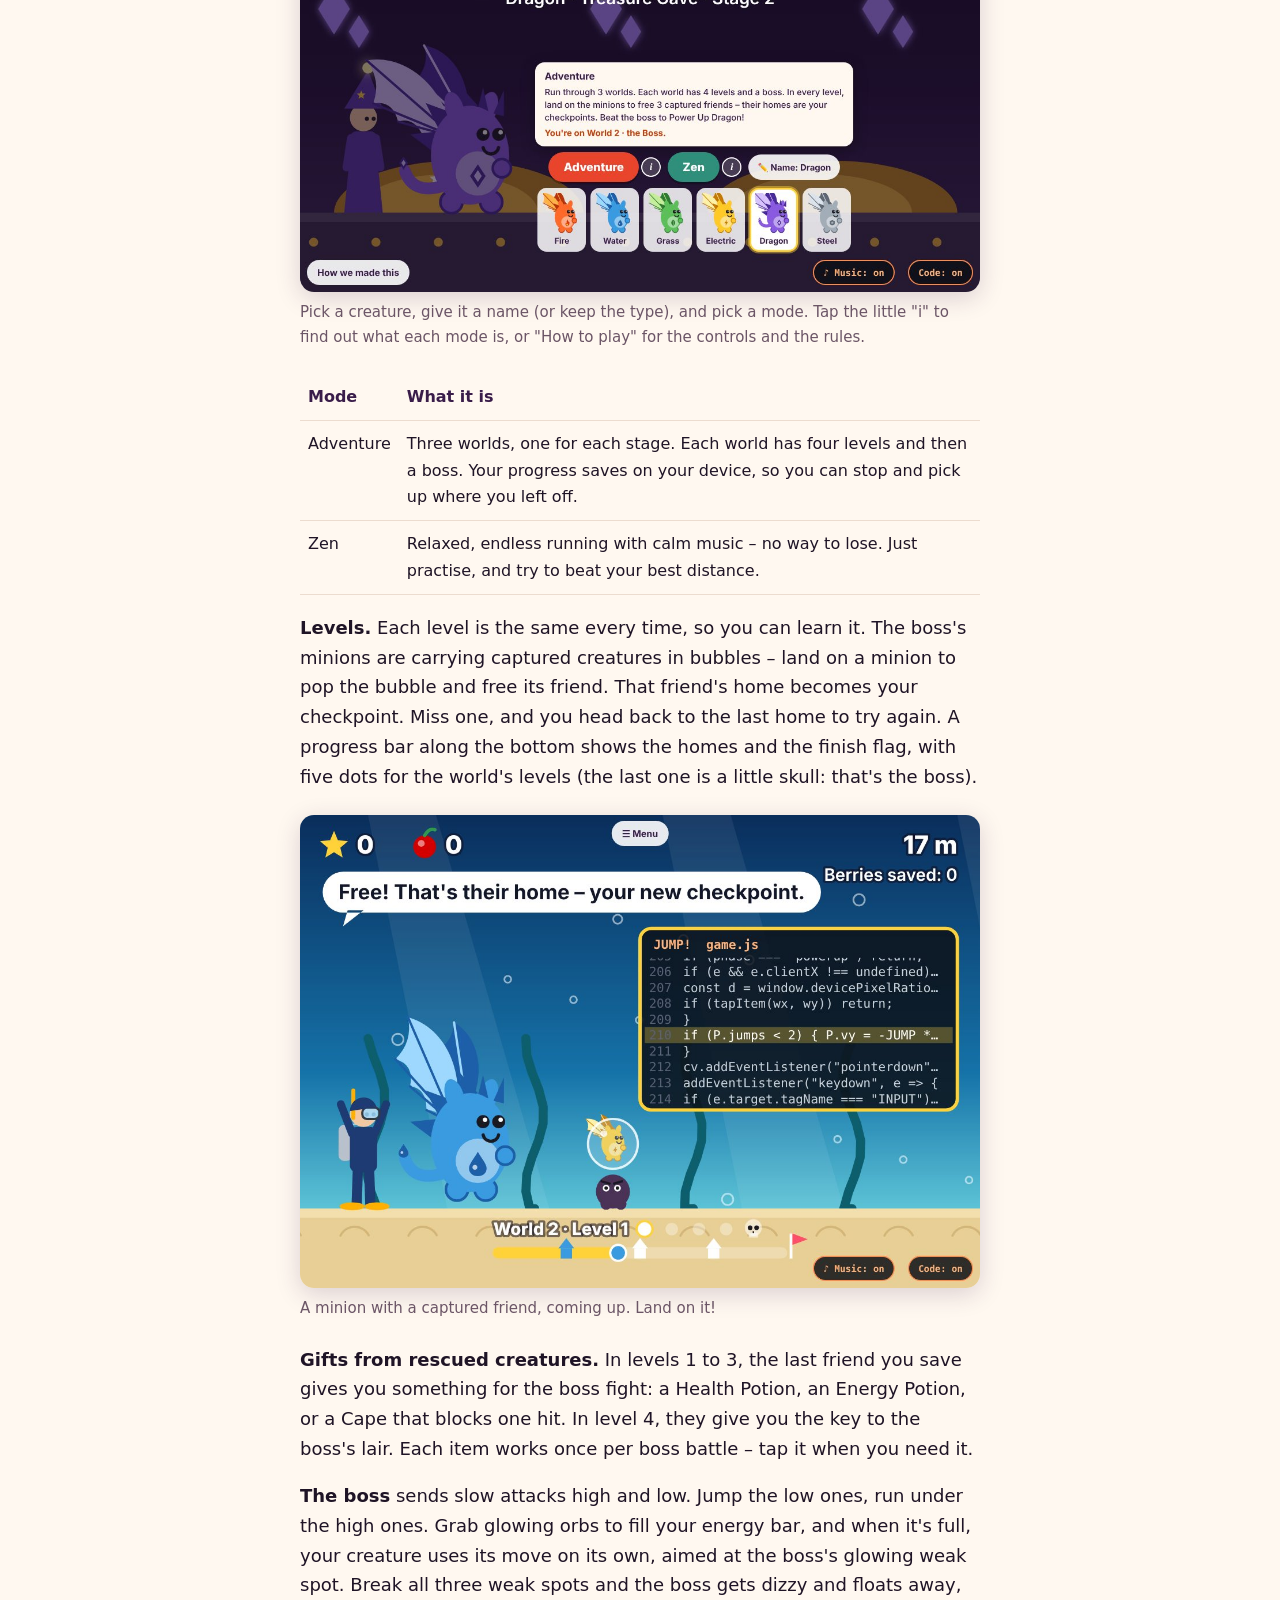
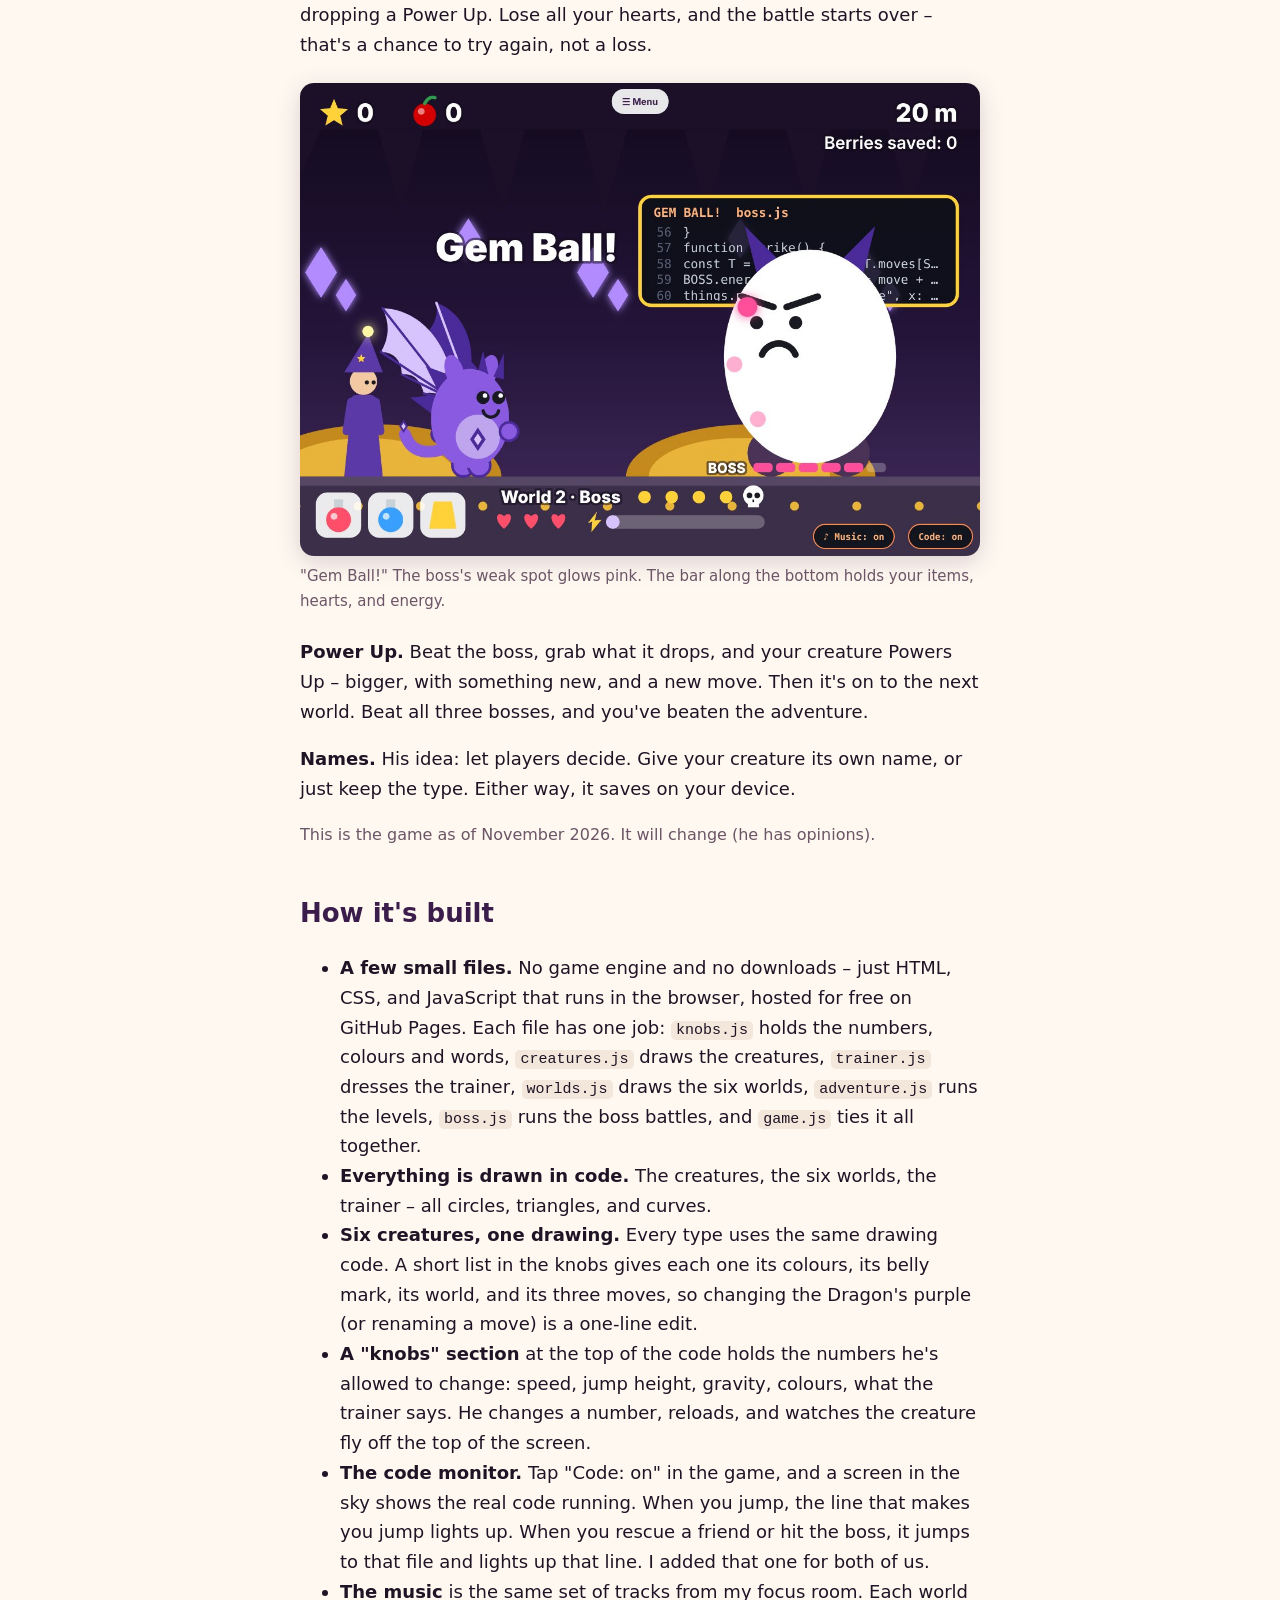
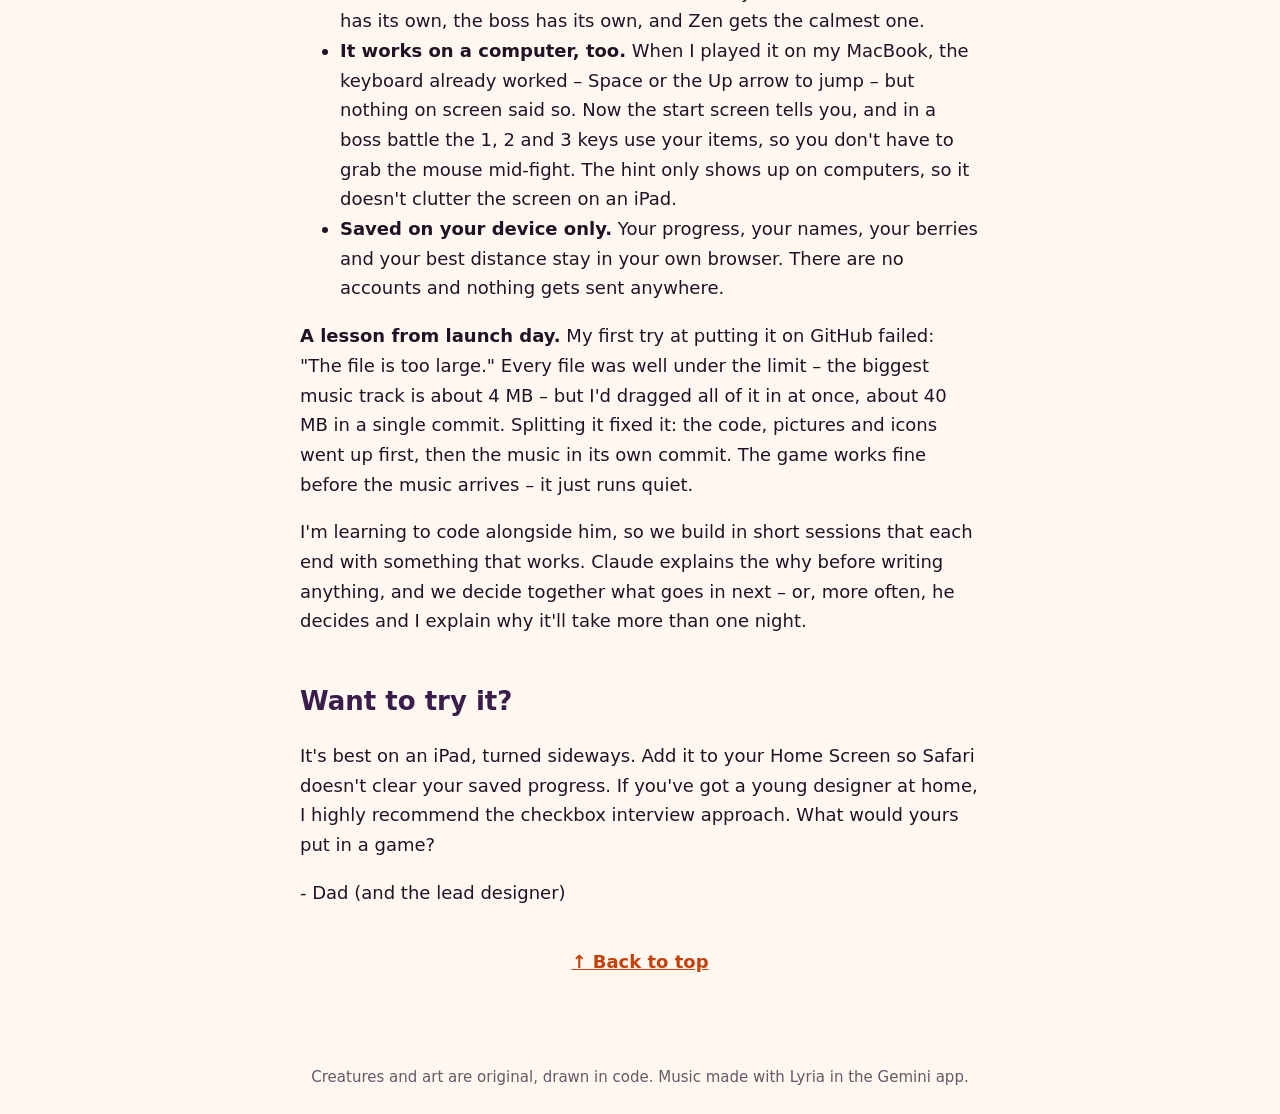
==== commit 63df7059: "Adding a how-to-play section" ====
--- a/story.html
+++ b/story.html
@@ -96,8 +96,8 @@
 
 <h2>How you play</h2>
 <figure>
-  <img src="story/menu.jpg" alt="The start screen: pick a creature from six buttons, give it a name, and choose Adventure or Zen. An open card explains Adventure mode and says which world and level you're on.">
-  <figcaption>Pick a creature, give it a name (or keep the type), and pick a mode. Tap the little "i" to find out what each mode is.</figcaption>
+  <img src="story/menu.jpg" alt="The start screen: pick a creature from six buttons, give it a name, and choose Adventure or Zen. An open How to play card lists the controls: jump, rescue friends, bumps, bosses, items, and saving.">
+  <figcaption>Pick a creature, give it a name (or keep the type), and pick a mode. Tap the little "i" to find out what each mode is, or "How to play" for the controls and the rules.</figcaption>
 </figure>
 <table>
   <tr><th>Mode</th><th>What it is</th></tr>
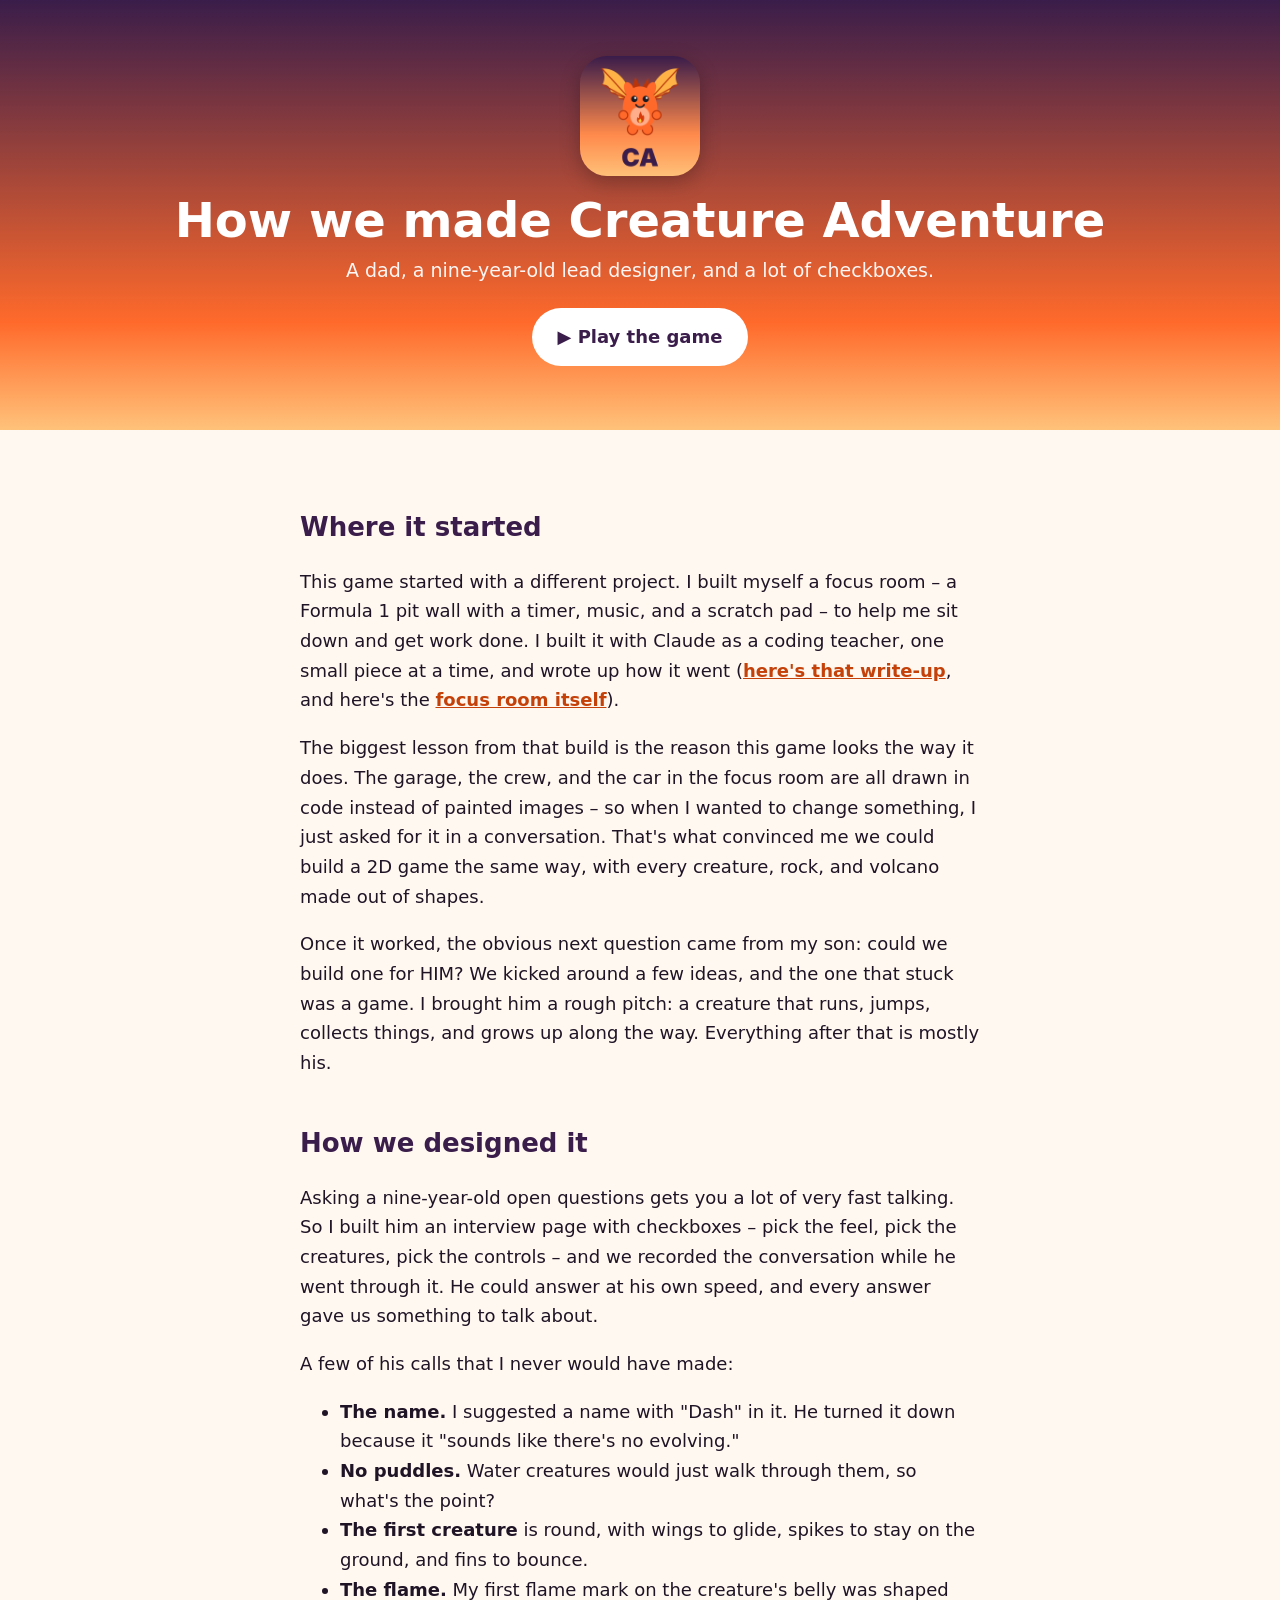
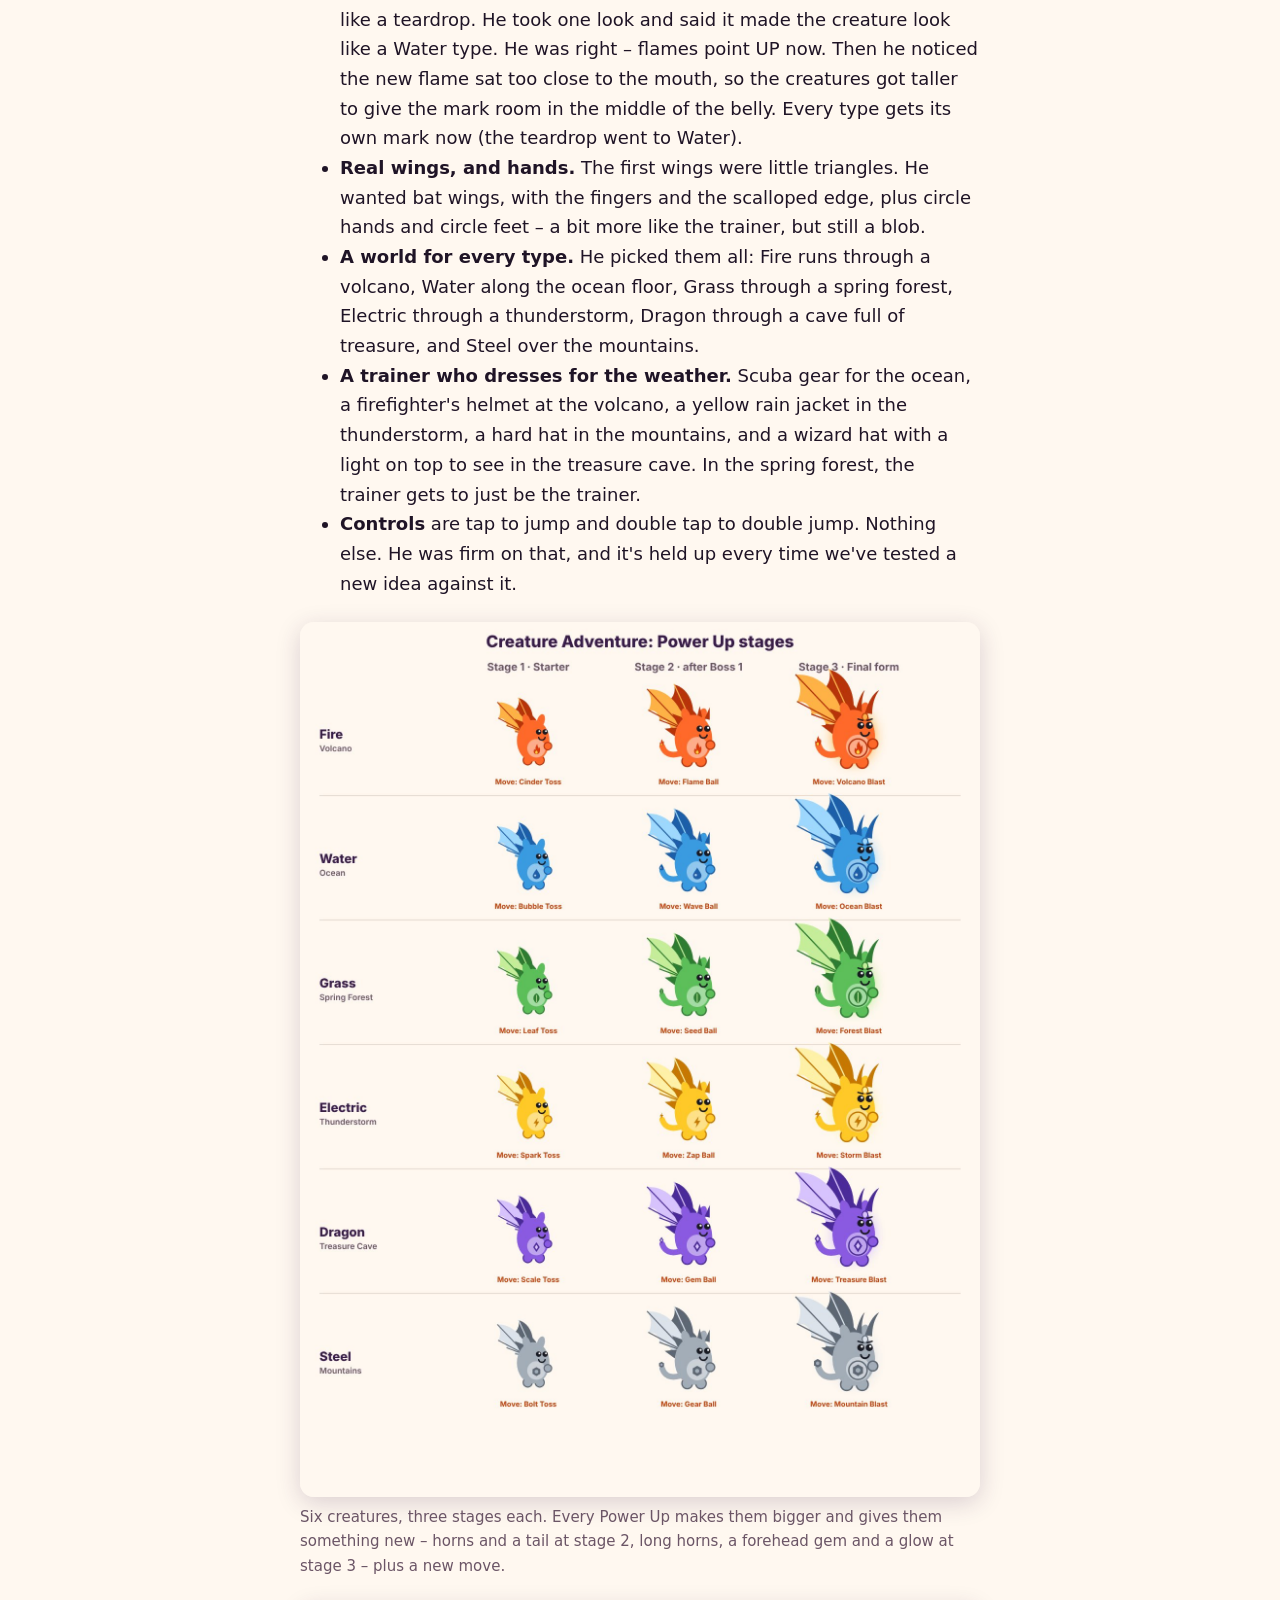
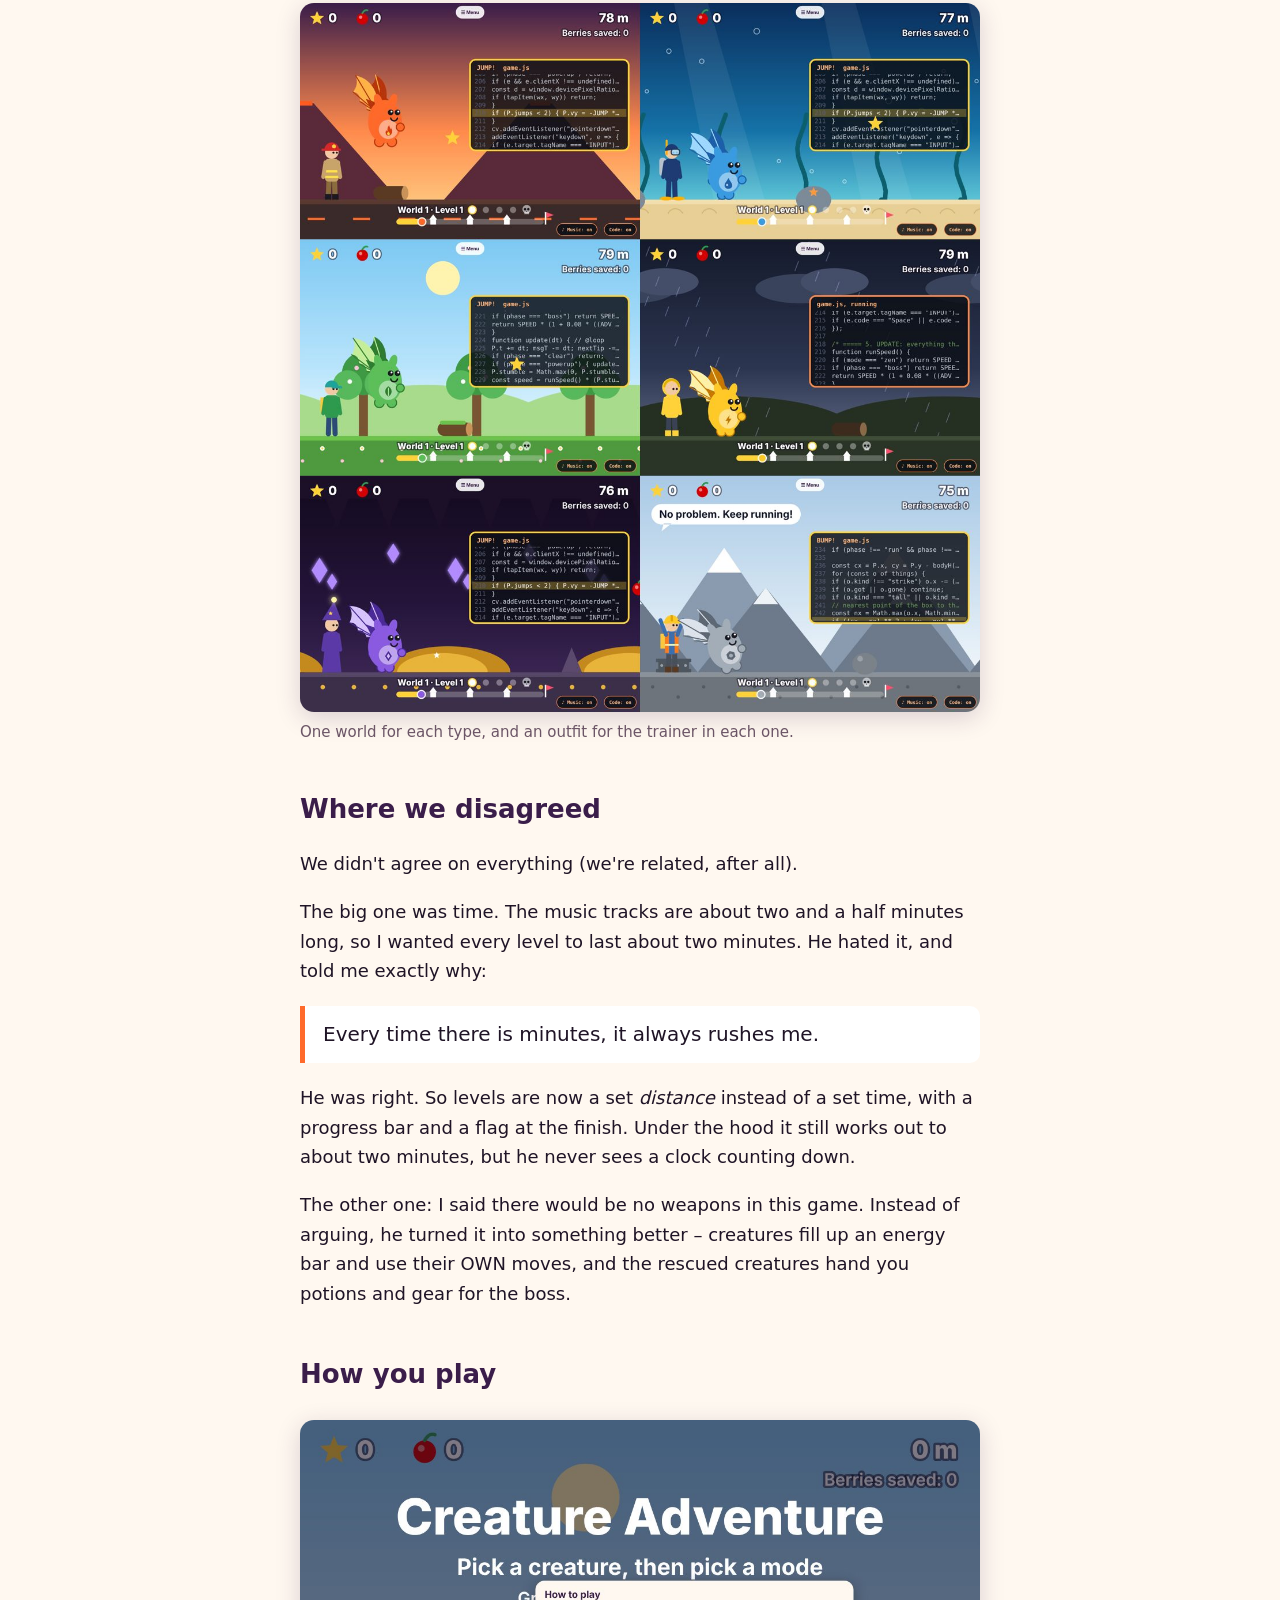
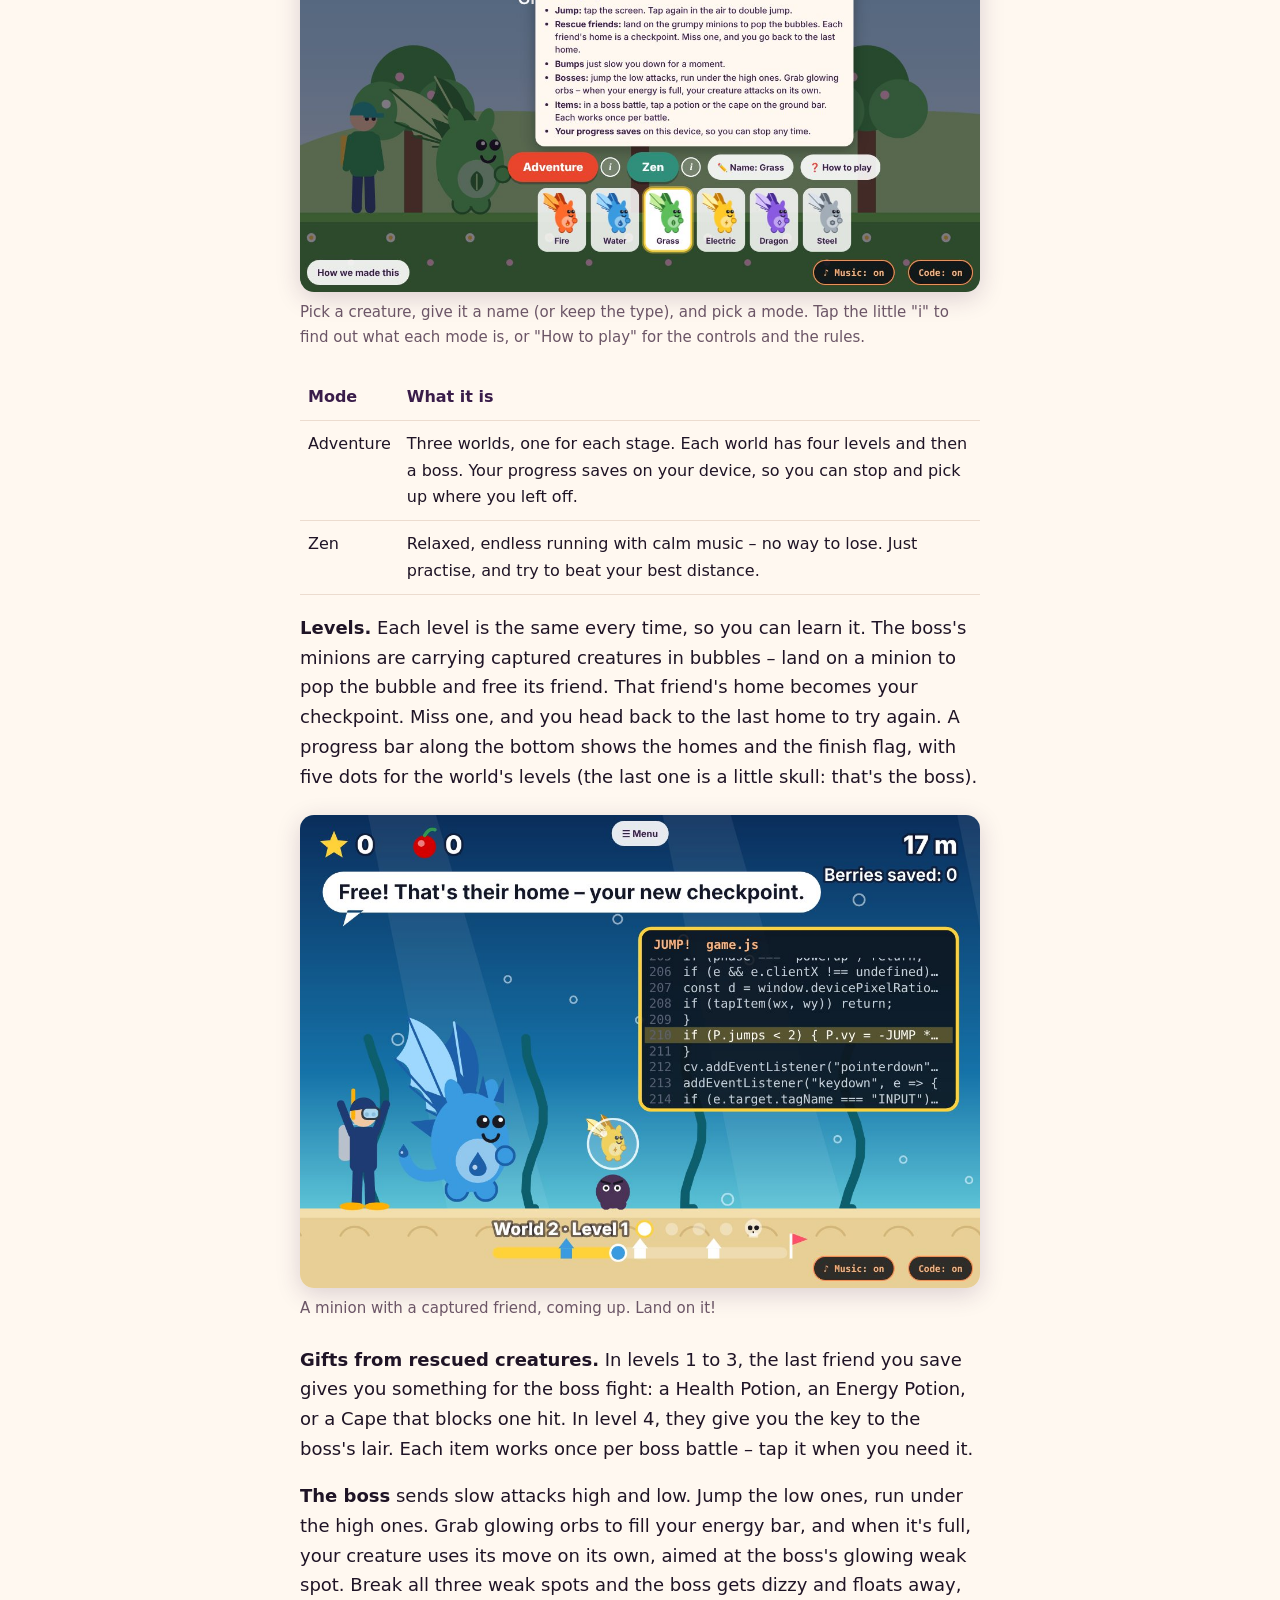
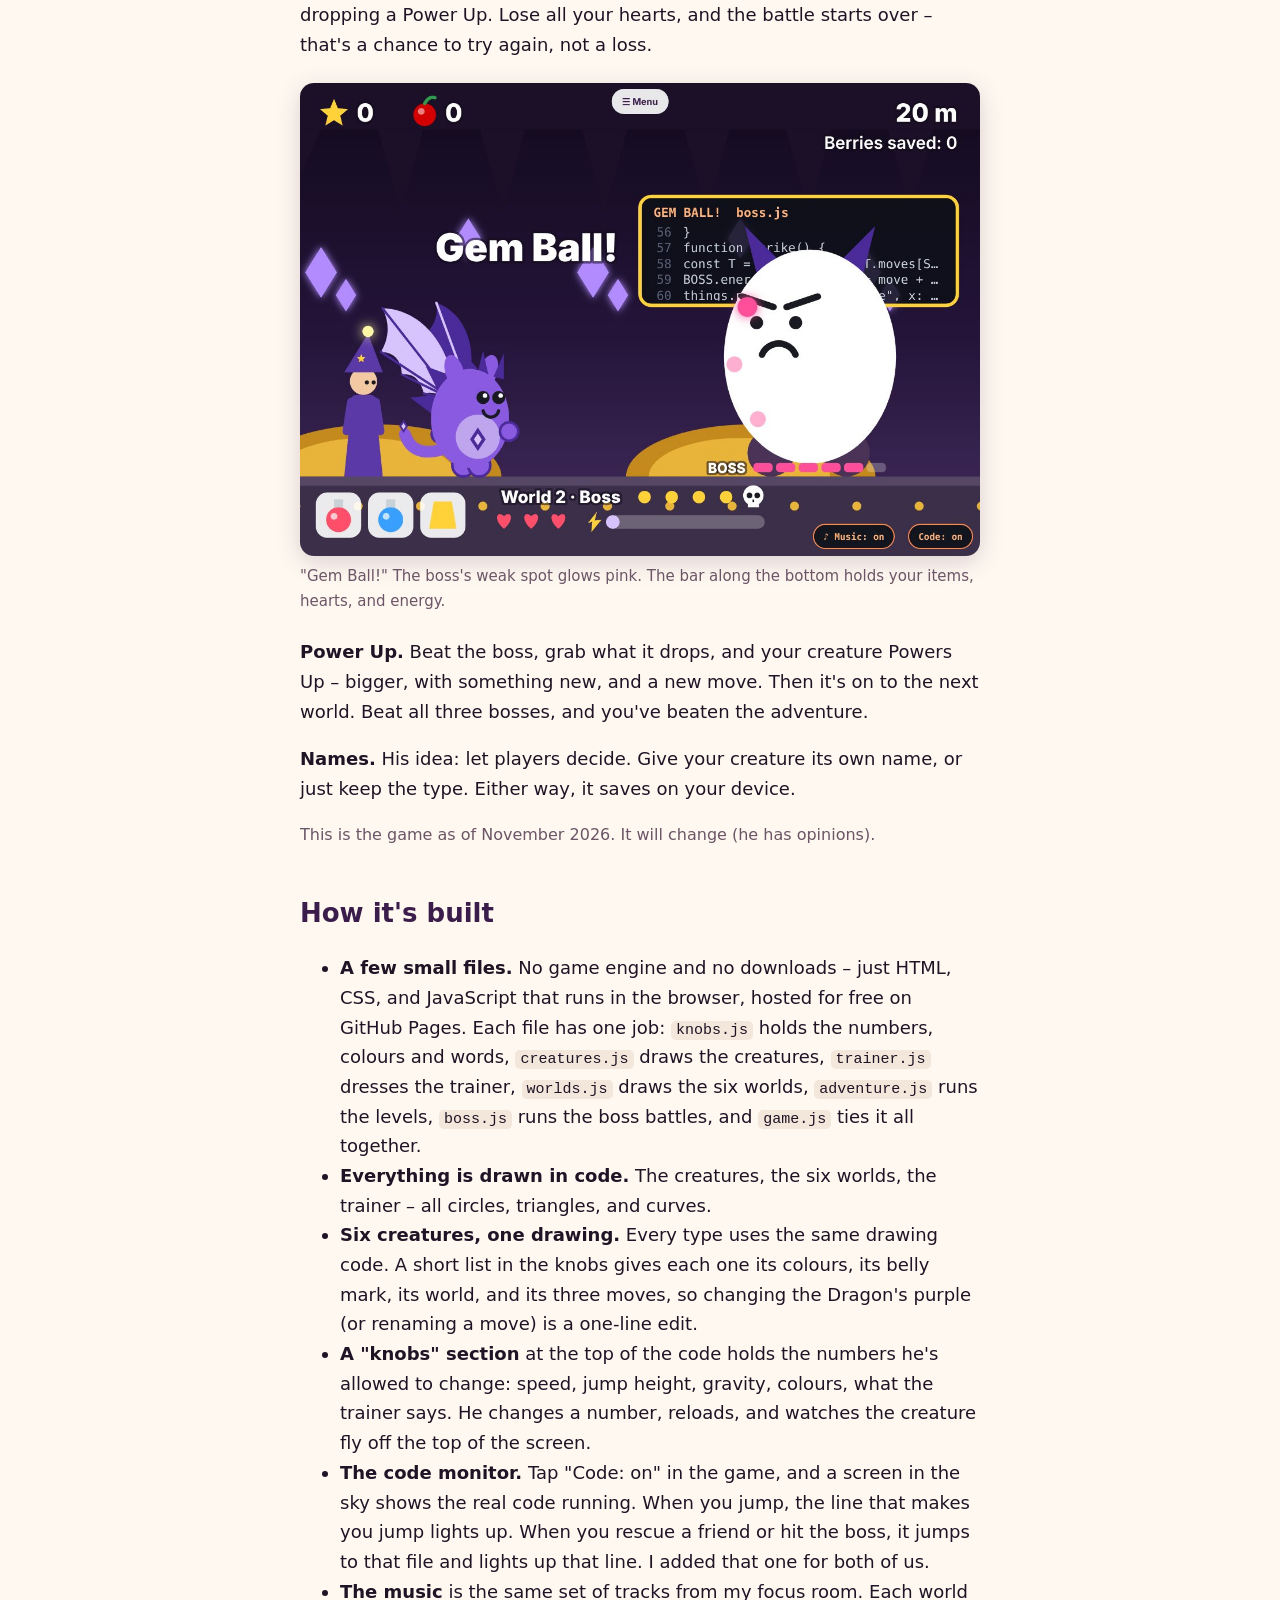
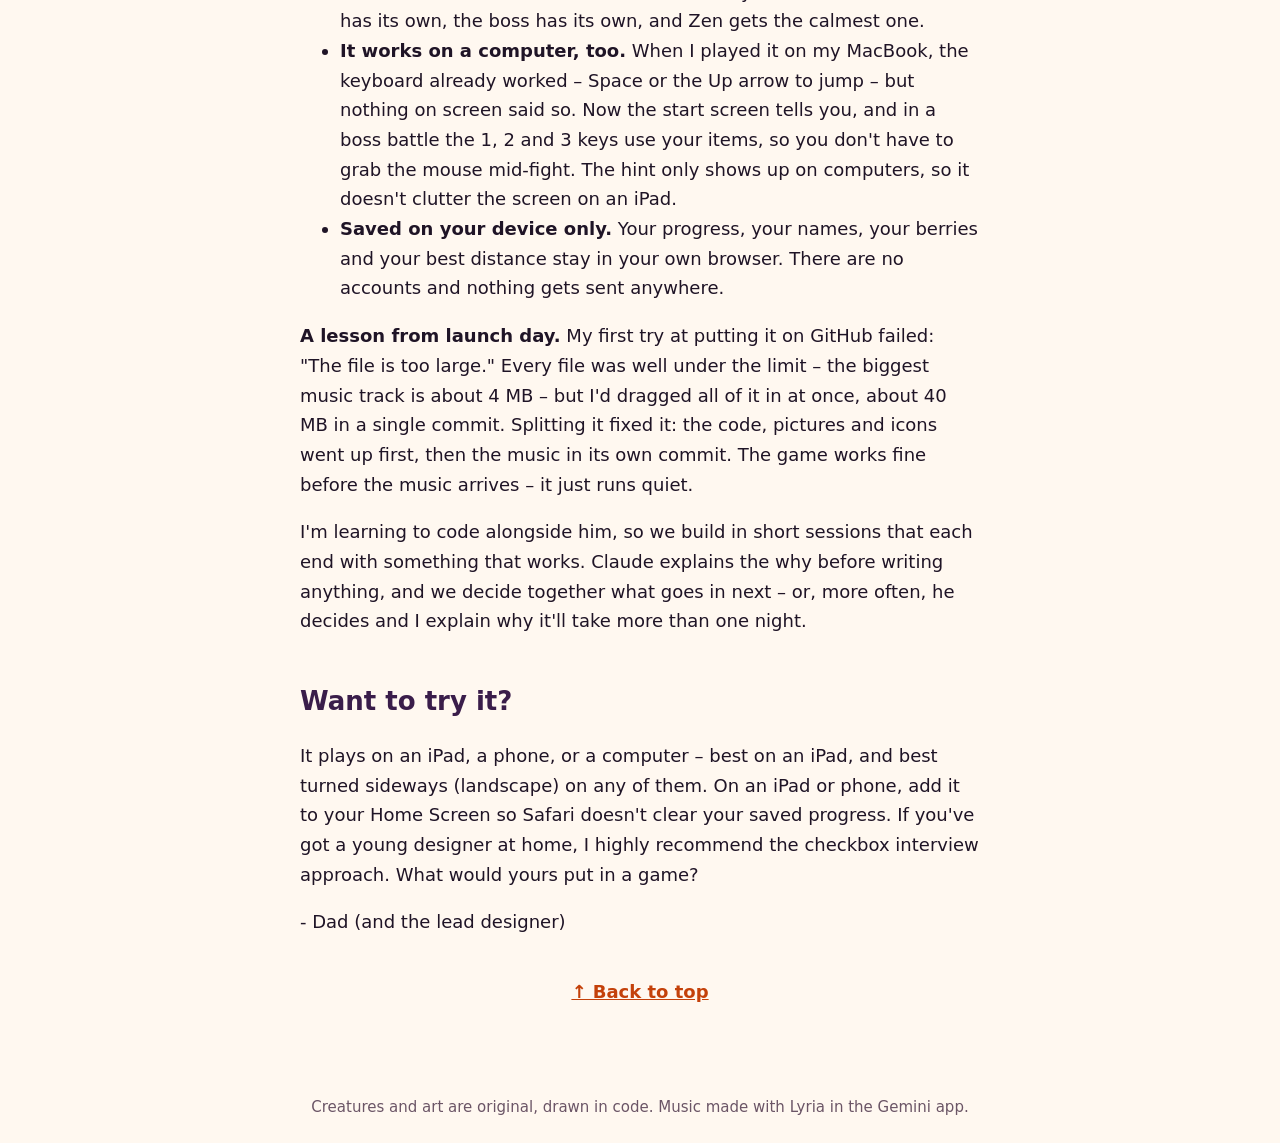
==== commit 98112202: "Story page: mention phones and landscape mode Co-Authored-By: Claude Opus 5.5 <noreply@anthropic.com" ====
--- a/story.html
+++ b/story.html
@@ -134,7 +134,7 @@
 <p>I'm learning to code alongside him, so we build in short sessions that each end with something that works. Claude explains the why before writing anything, and we decide together what goes in next – or, more often, he decides and I explain why it'll take more than one night.</p>
 
 <h2>Want to try it?</h2>
-<p>It's best on an iPad, turned sideways. Add it to your Home Screen so Safari doesn't clear your saved progress. If you've got a young designer at home, I highly recommend the checkbox interview approach. What would yours put in a game?</p>
+<p>It plays on an iPad, a phone, or a computer – best on an iPad, and best turned sideways (landscape) on any of them. On an iPad or phone, add it to your Home Screen so Safari doesn't clear your saved progress. If you've got a young designer at home, I highly recommend the checkbox interview approach. What would yours put in a game?</p>
 <p>- Dad (and the lead designer)</p>
 <a class="backtop" href="#top">↑ Back to top</a>
 
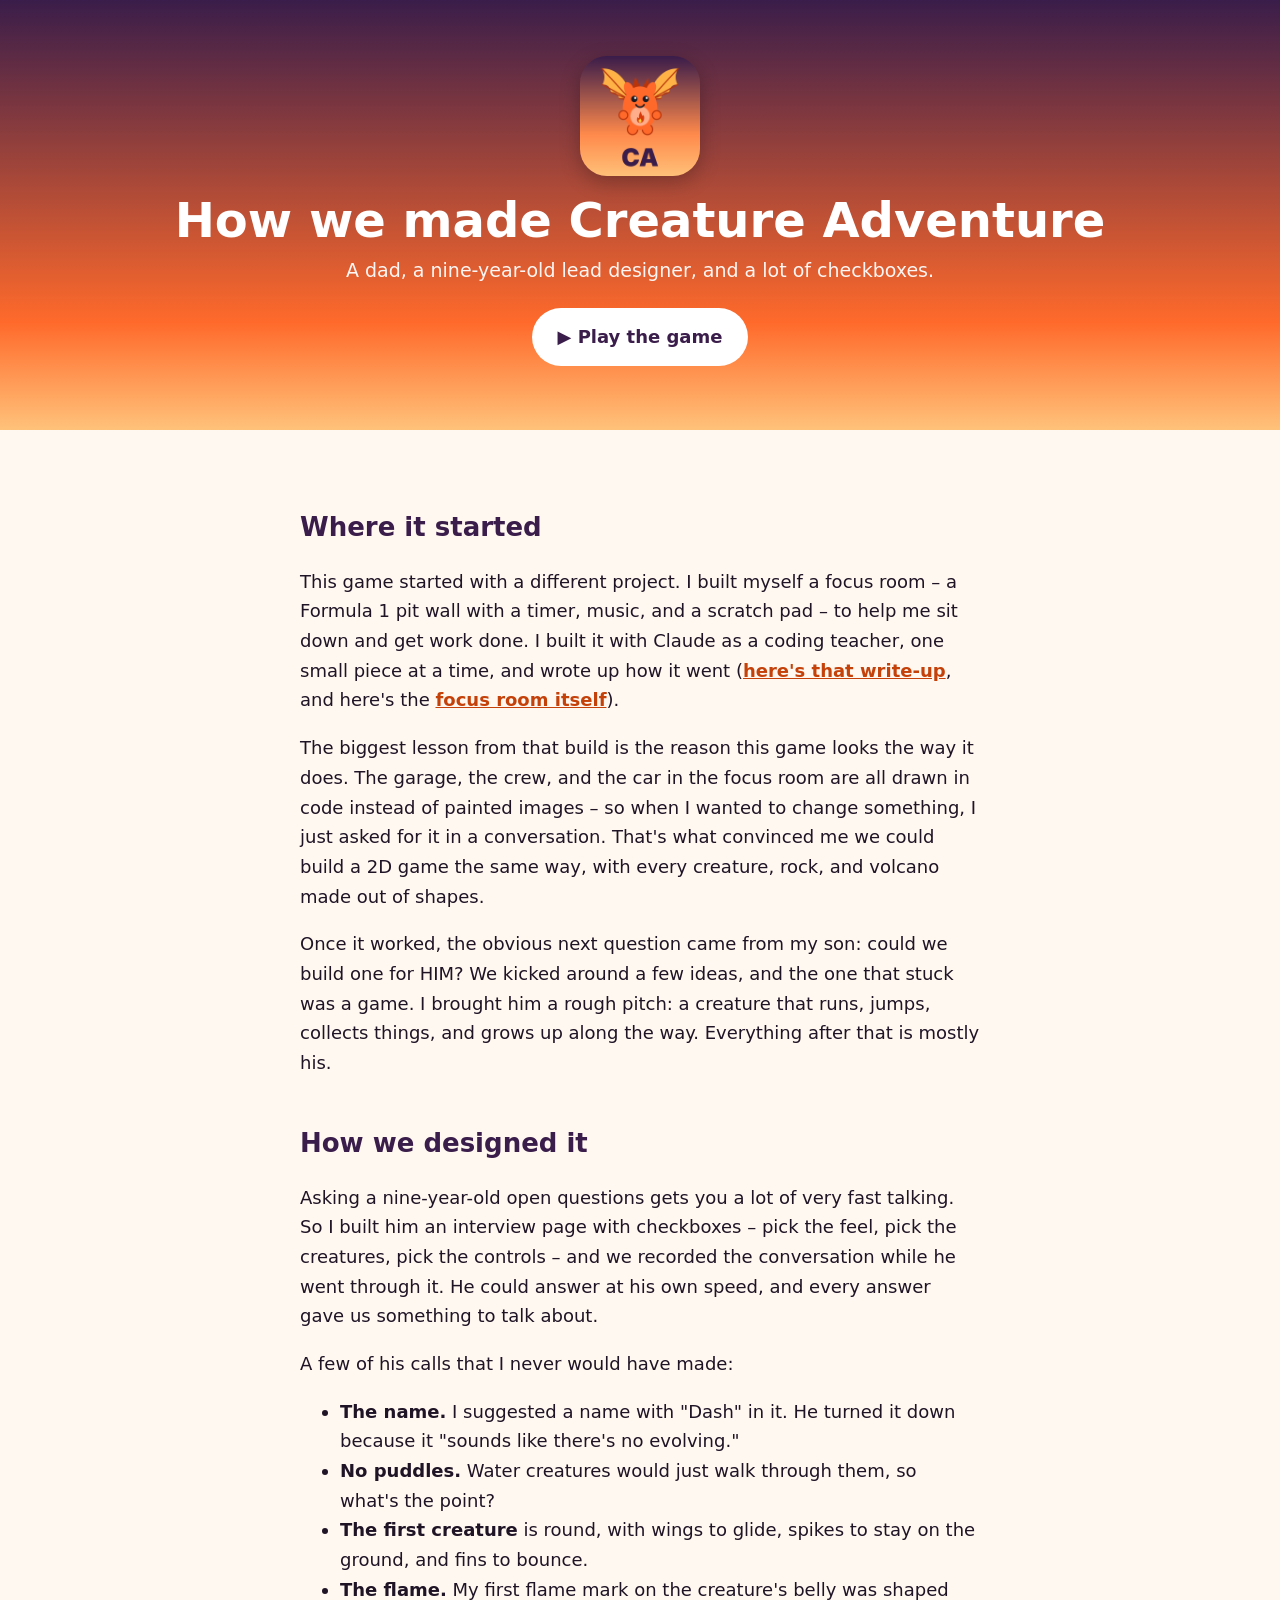
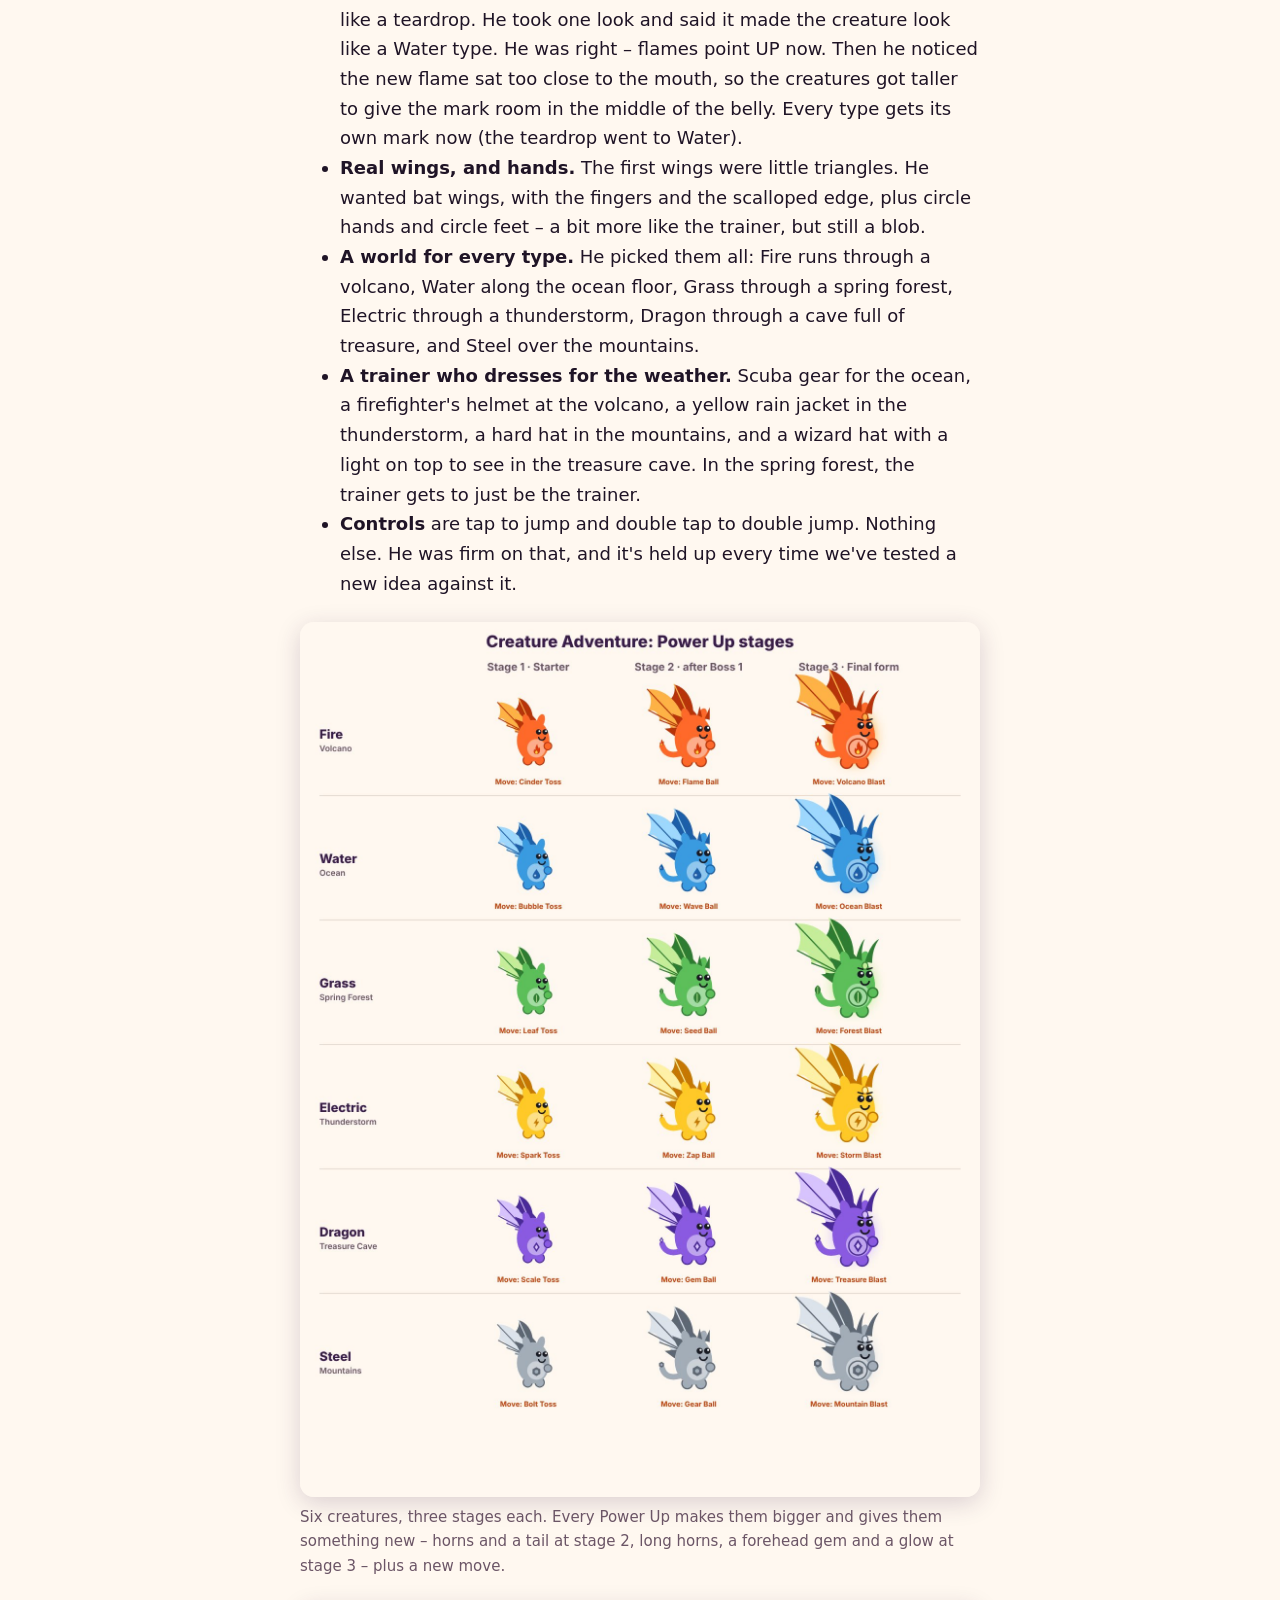
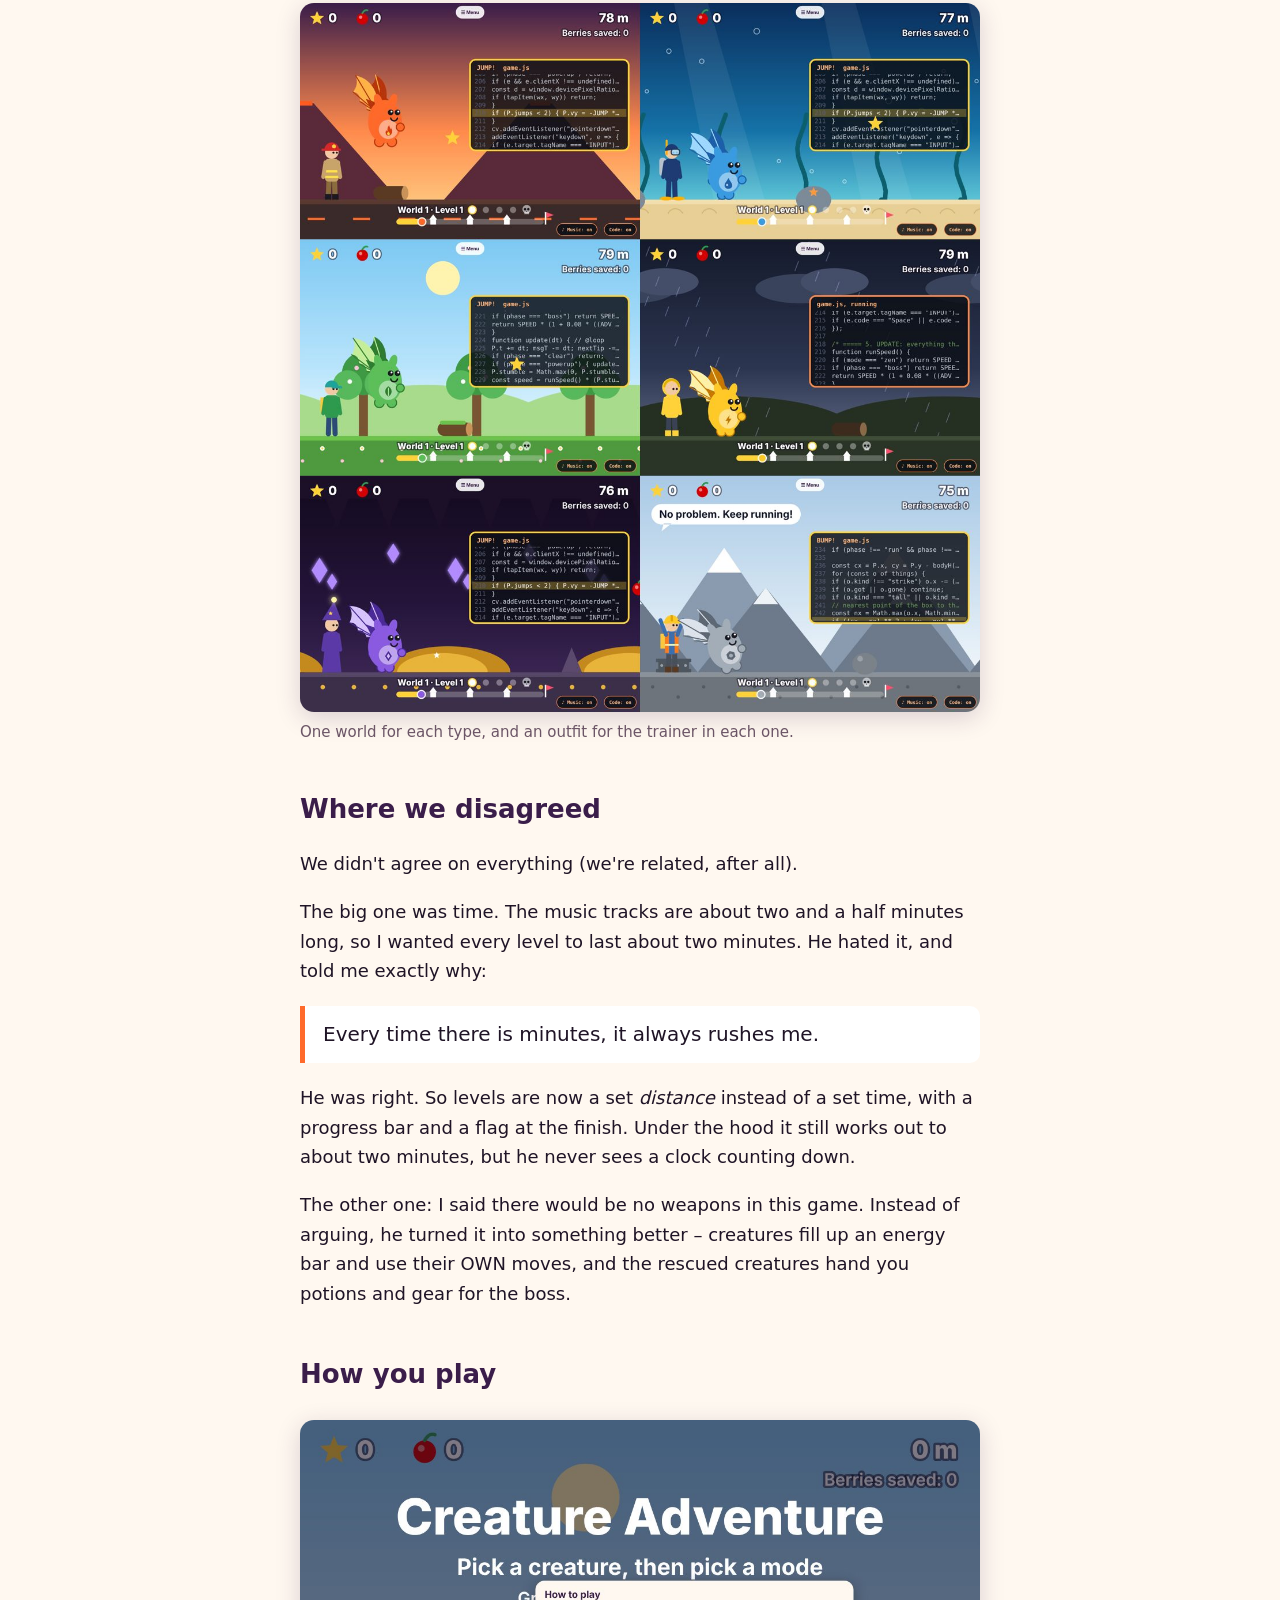
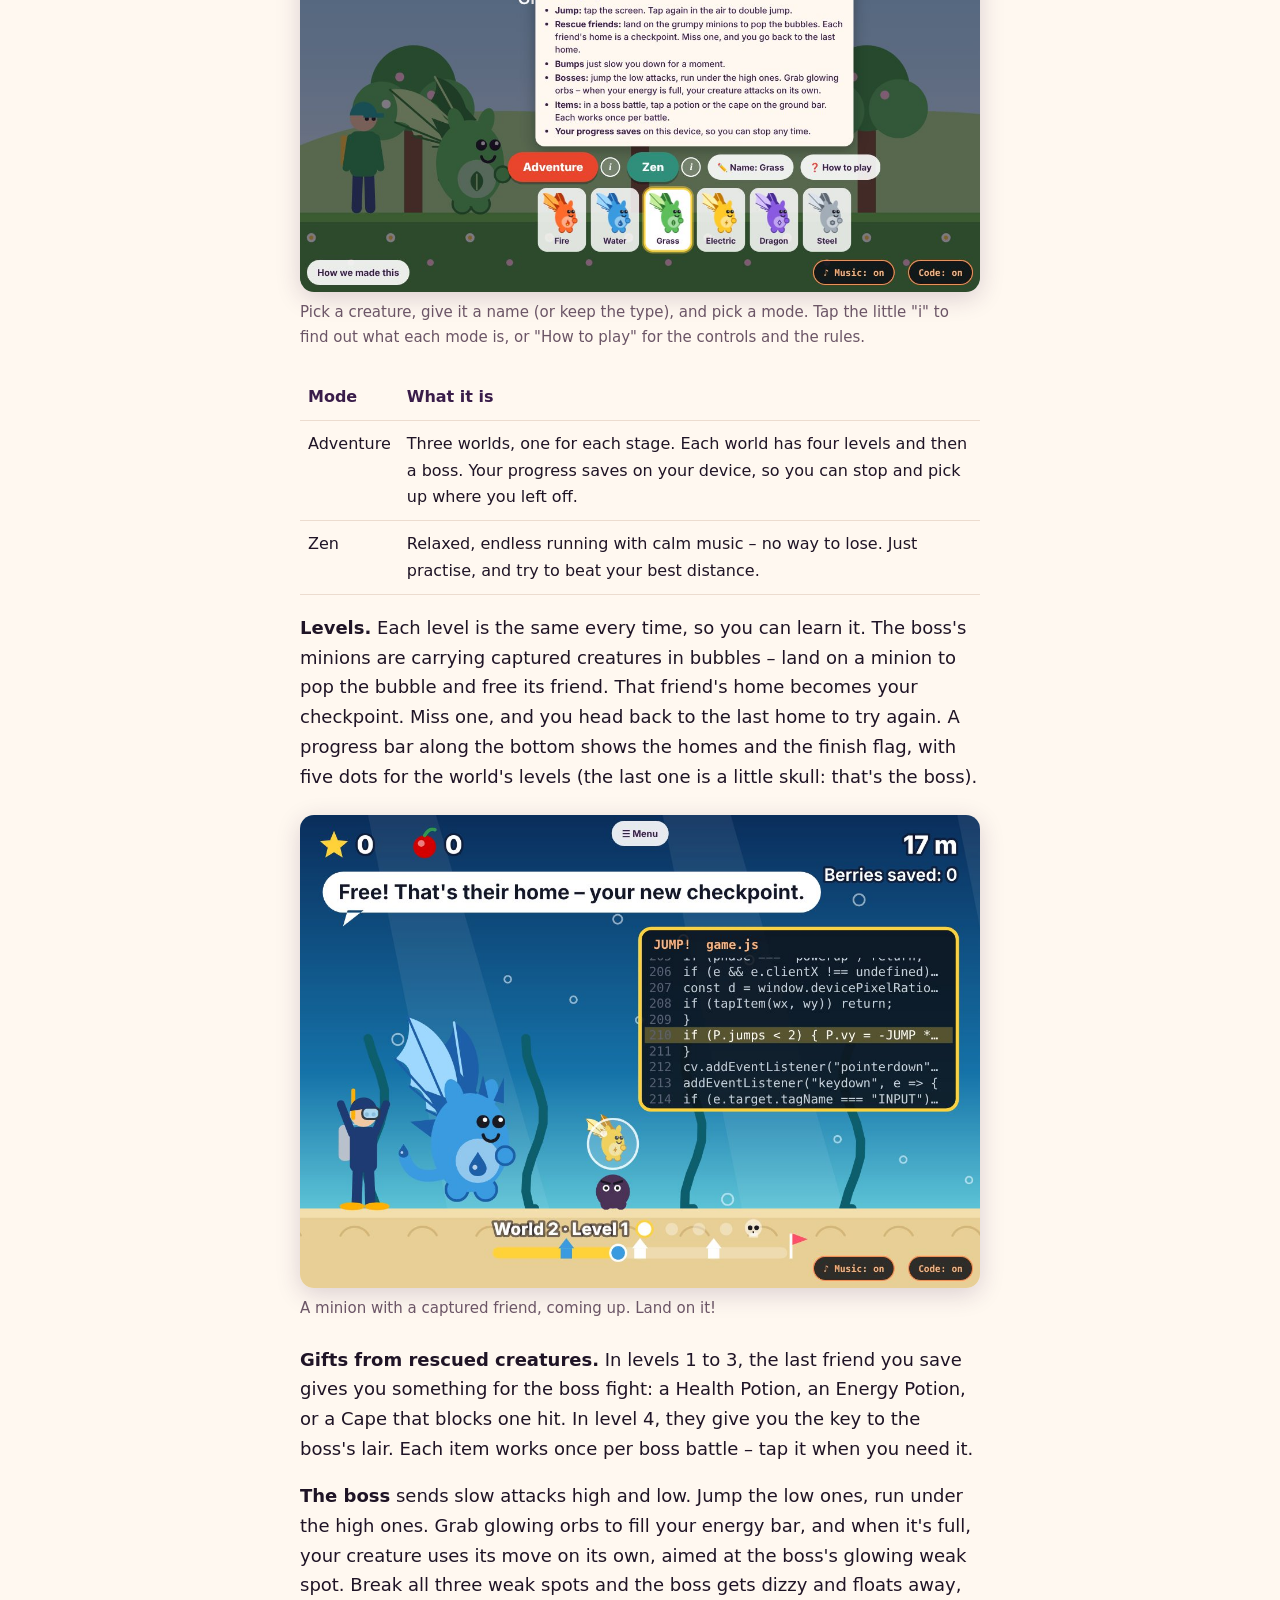
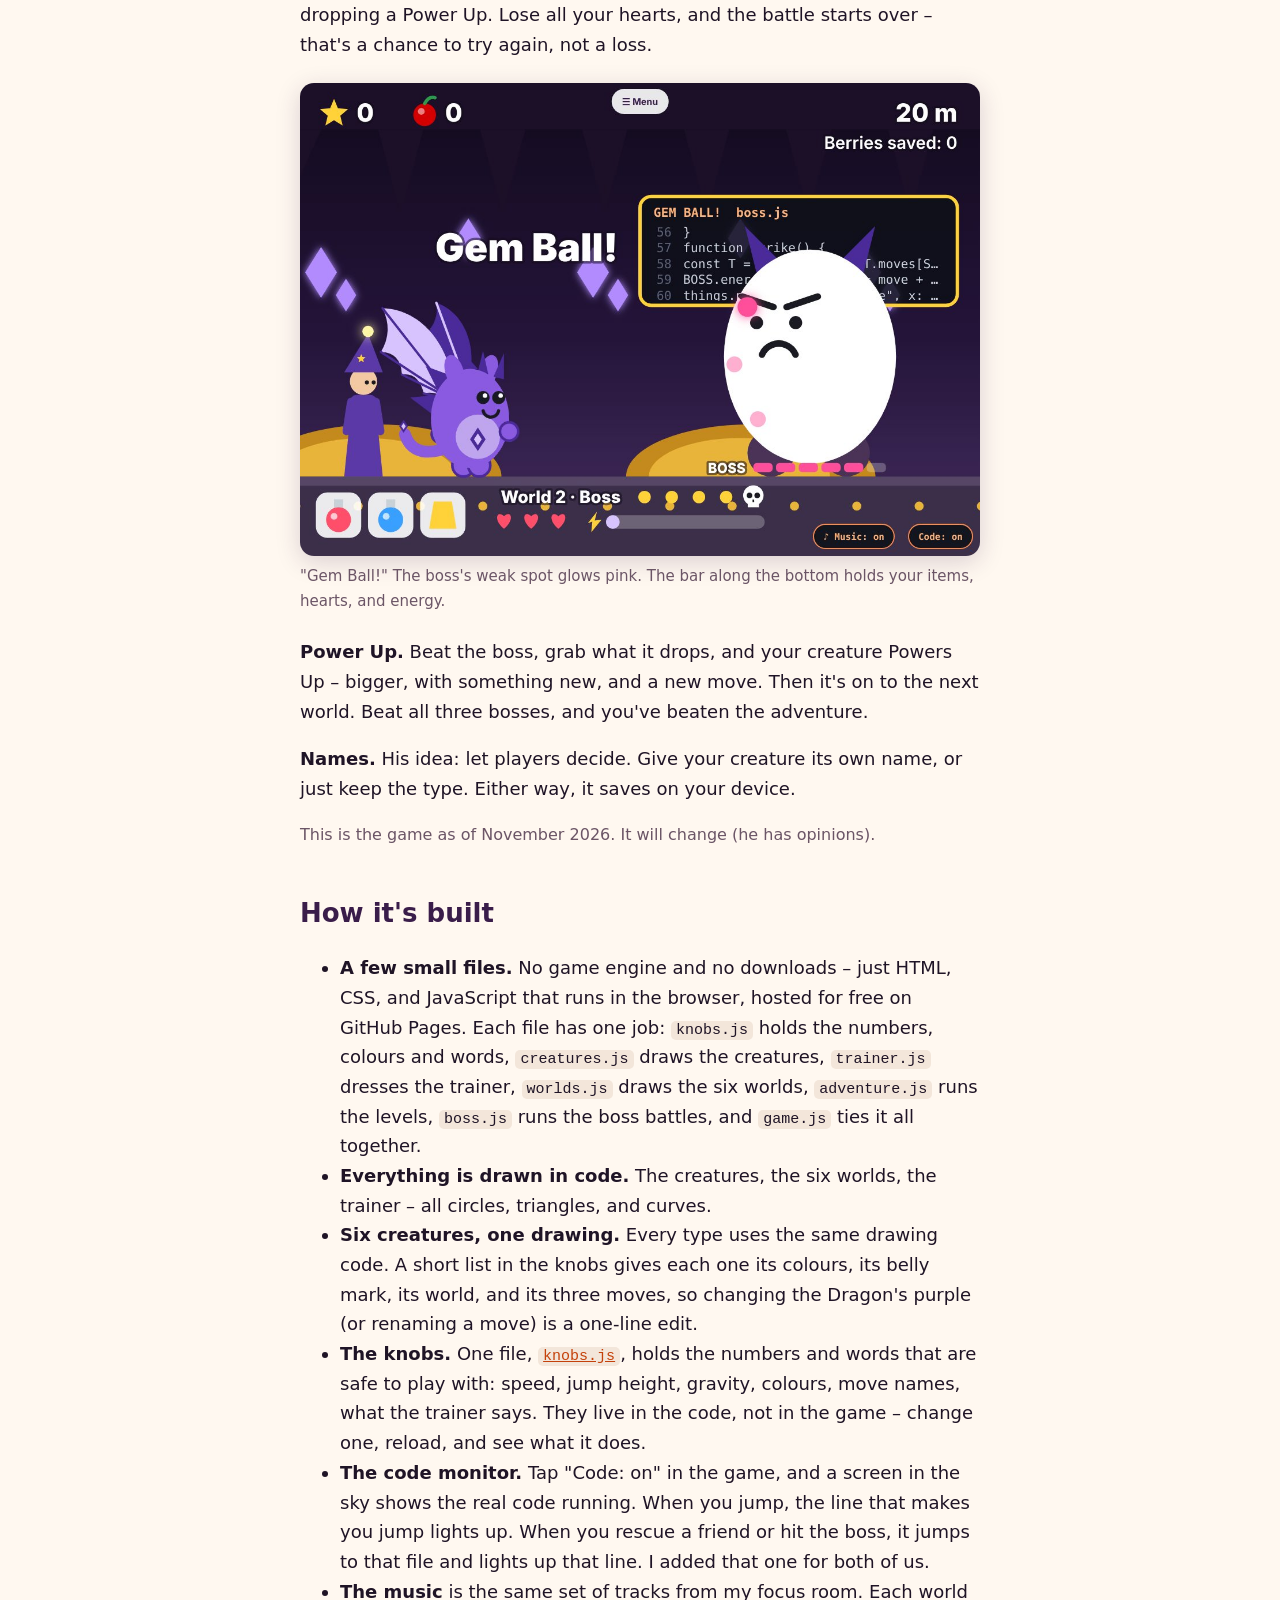
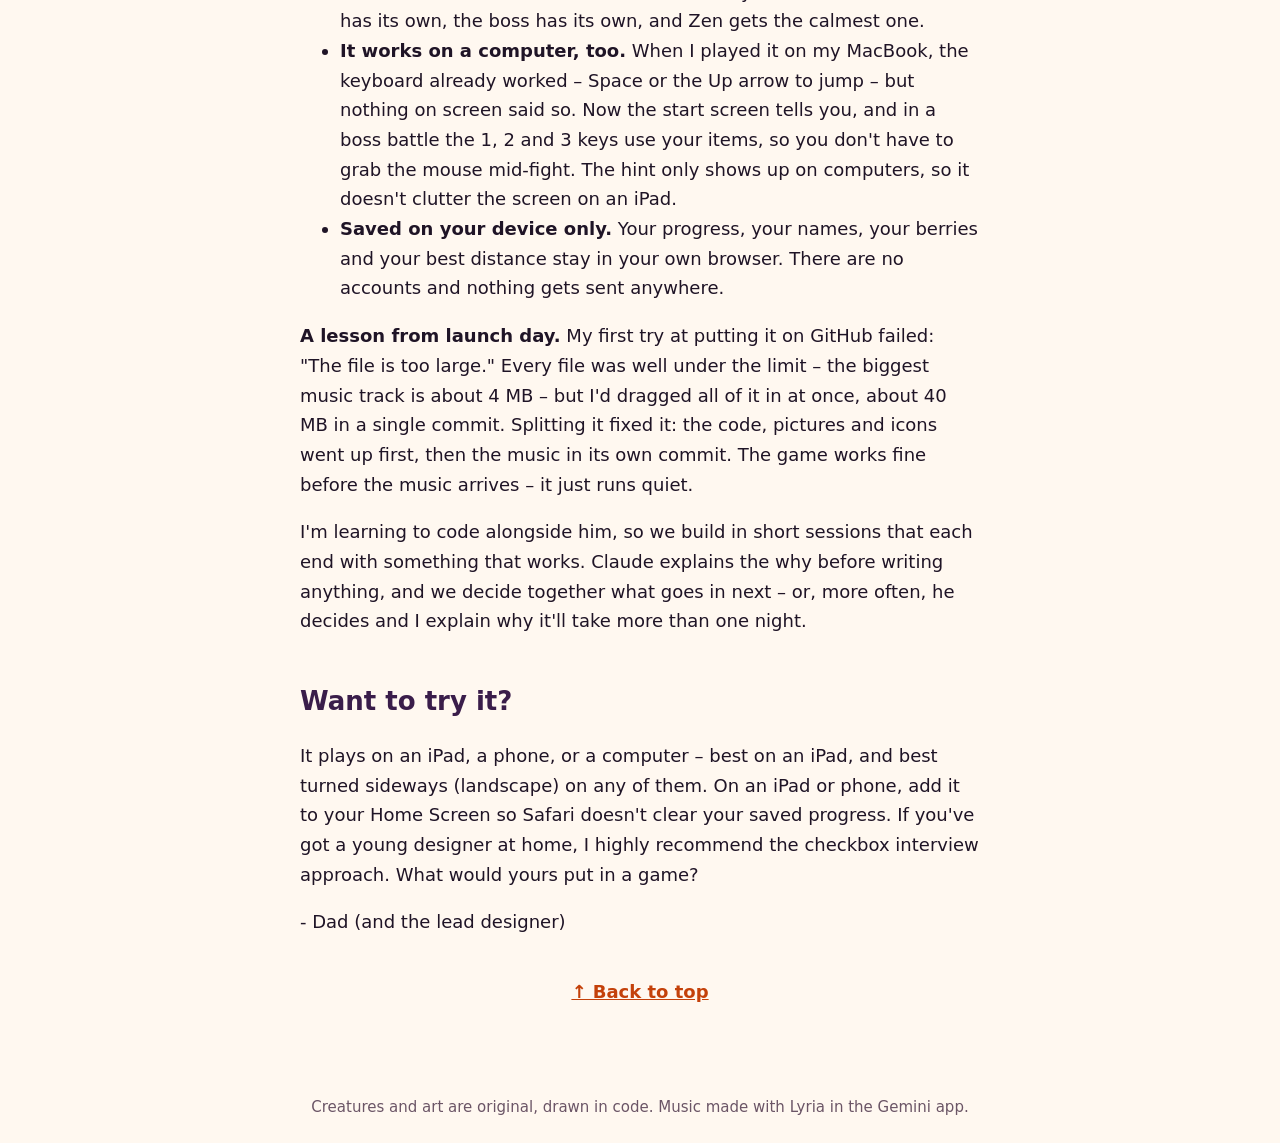
==== commit 39a141b0: "Story page: describe the knobs accurately The knobs live in js/knobs.js, not in the game itself. Lin" ====
--- a/story.html
+++ b/story.html
@@ -124,7 +124,7 @@
   <li><strong>A few small files.</strong> No game engine and no downloads – just HTML, CSS, and JavaScript that runs in the browser, hosted for free on GitHub Pages. Each file has one job: <code>knobs.js</code> holds the numbers, colours and words, <code>creatures.js</code> draws the creatures, <code>trainer.js</code> dresses the trainer, <code>worlds.js</code> draws the six worlds, <code>adventure.js</code> runs the levels, <code>boss.js</code> runs the boss battles, and <code>game.js</code> ties it all together.</li>
   <li><strong>Everything is drawn in code.</strong> The creatures, the six worlds, the trainer – all circles, triangles, and curves.</li>
   <li><strong>Six creatures, one drawing.</strong> Every type uses the same drawing code. A short list in the knobs gives each one its colours, its belly mark, its world, and its three moves, so changing the Dragon's purple (or renaming a move) is a one-line edit.</li>
-  <li><strong>A "knobs" section</strong> at the top of the code holds the numbers he's allowed to change: speed, jump height, gravity, colours, what the trainer says. He changes a number, reloads, and watches the creature fly off the top of the screen.</li>
+  <li><strong>The knobs.</strong> One file, <a href="https://github.com/daynwj/creature-adventure-game/blob/main/js/knobs.js"><code>knobs.js</code></a>, holds the numbers and words that are safe to play with: speed, jump height, gravity, colours, move names, what the trainer says. They live in the code, not in the game – change one, reload, and see what it does.</li>
   <li><strong>The code monitor.</strong> Tap "Code: on" in the game, and a screen in the sky shows the real code running. When you jump, the line that makes you jump lights up. When you rescue a friend or hit the boss, it jumps to that file and lights up that line. I added that one for both of us.</li>
   <li><strong>The music</strong> is the same set of tracks from my focus room. Each world has its own, the boss has its own, and Zen gets the calmest one.</li>
   <li><strong>It works on a computer, too.</strong> When I played it on my MacBook, the keyboard already worked – Space or the Up arrow to jump – but nothing on screen said so. Now the start screen tells you, and in a boss battle the 1, 2 and 3 keys use your items, so you don't have to grab the mouse mid-fight. The hint only shows up on computers, so it doesn't clutter the screen on an iPad.</li>
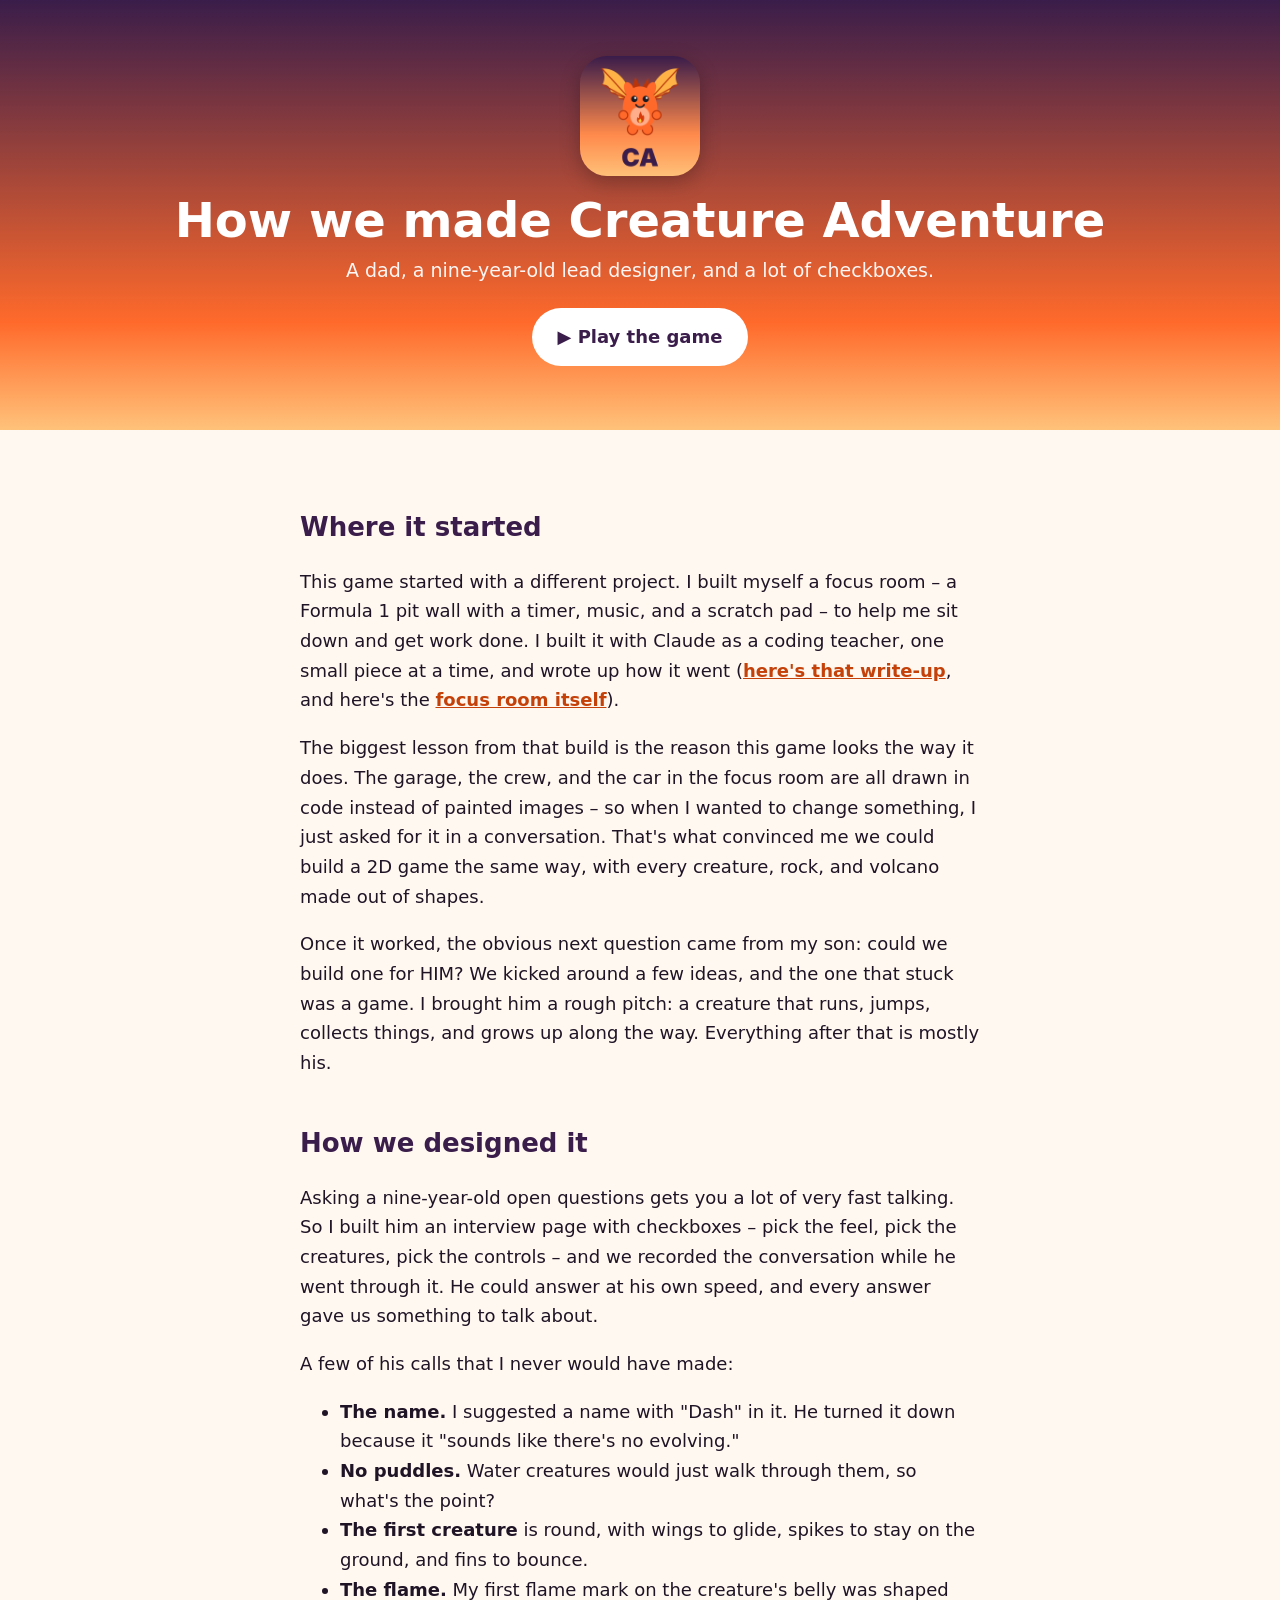
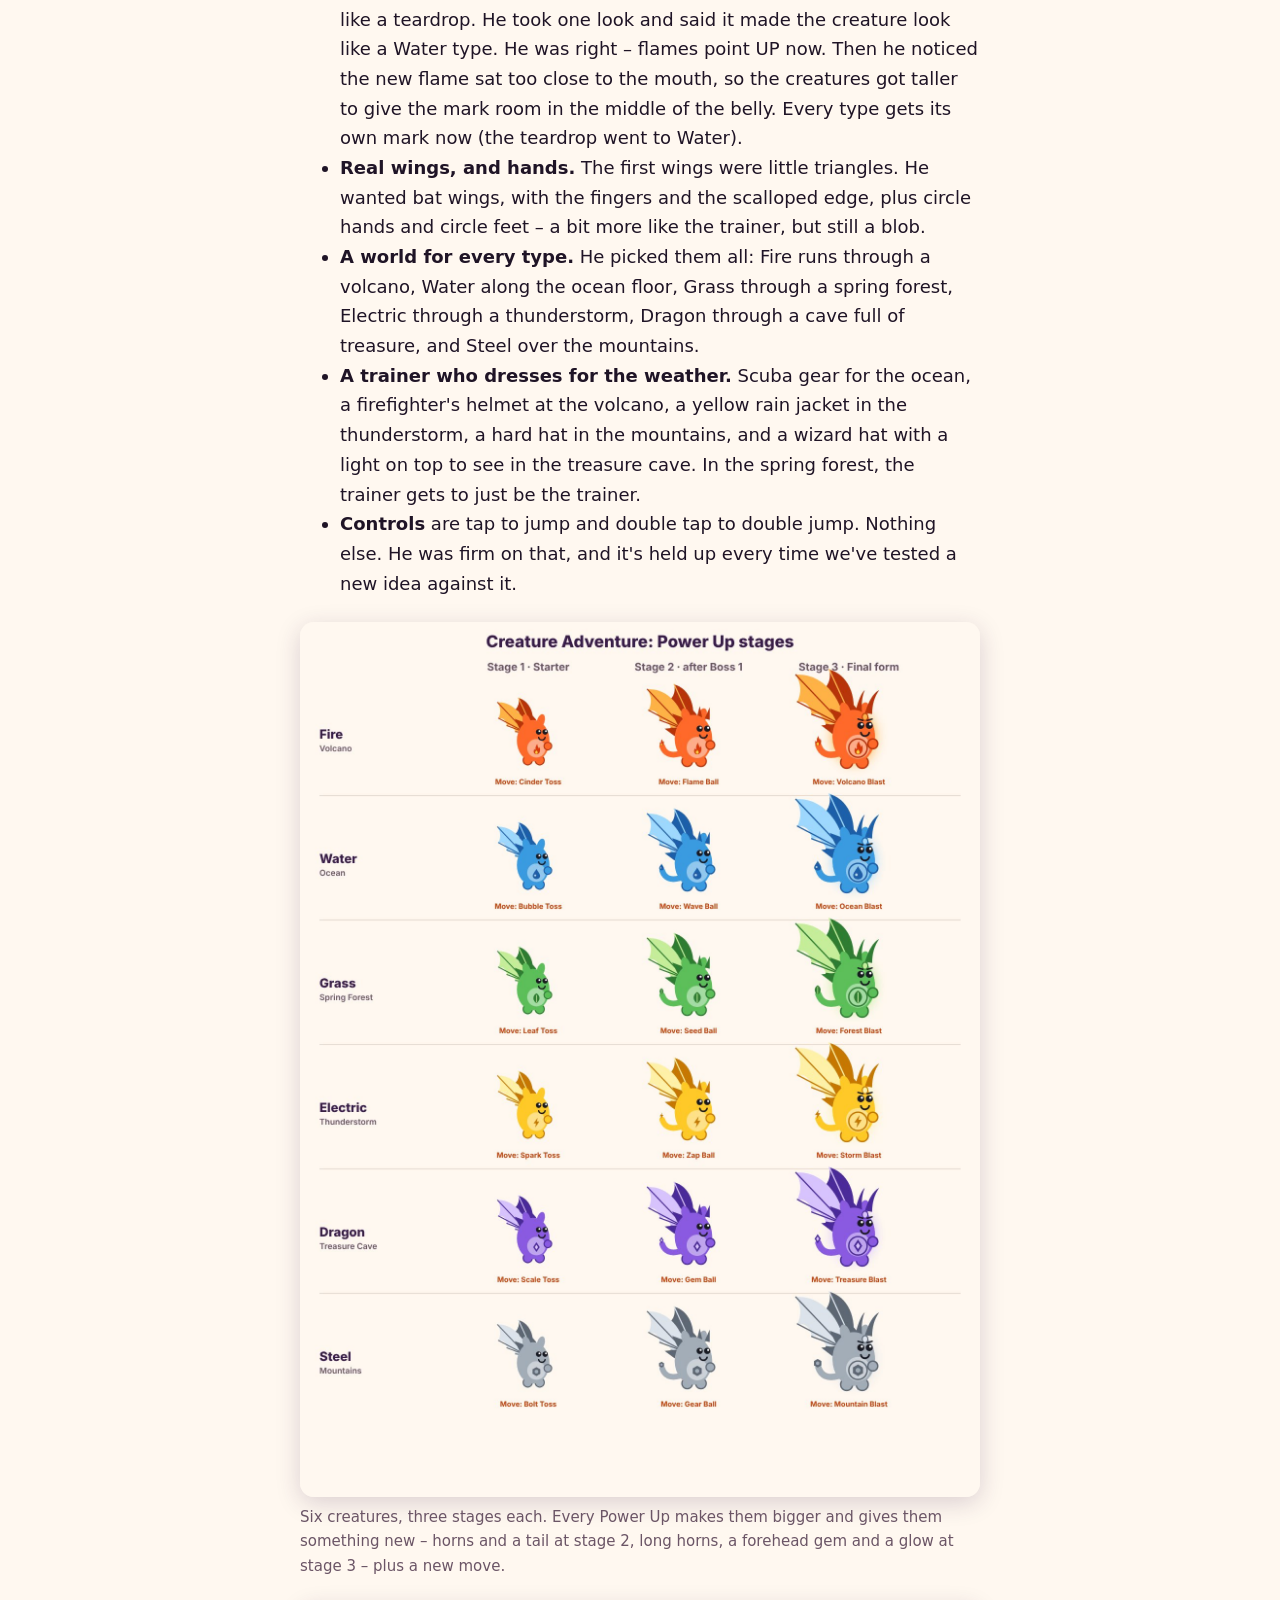
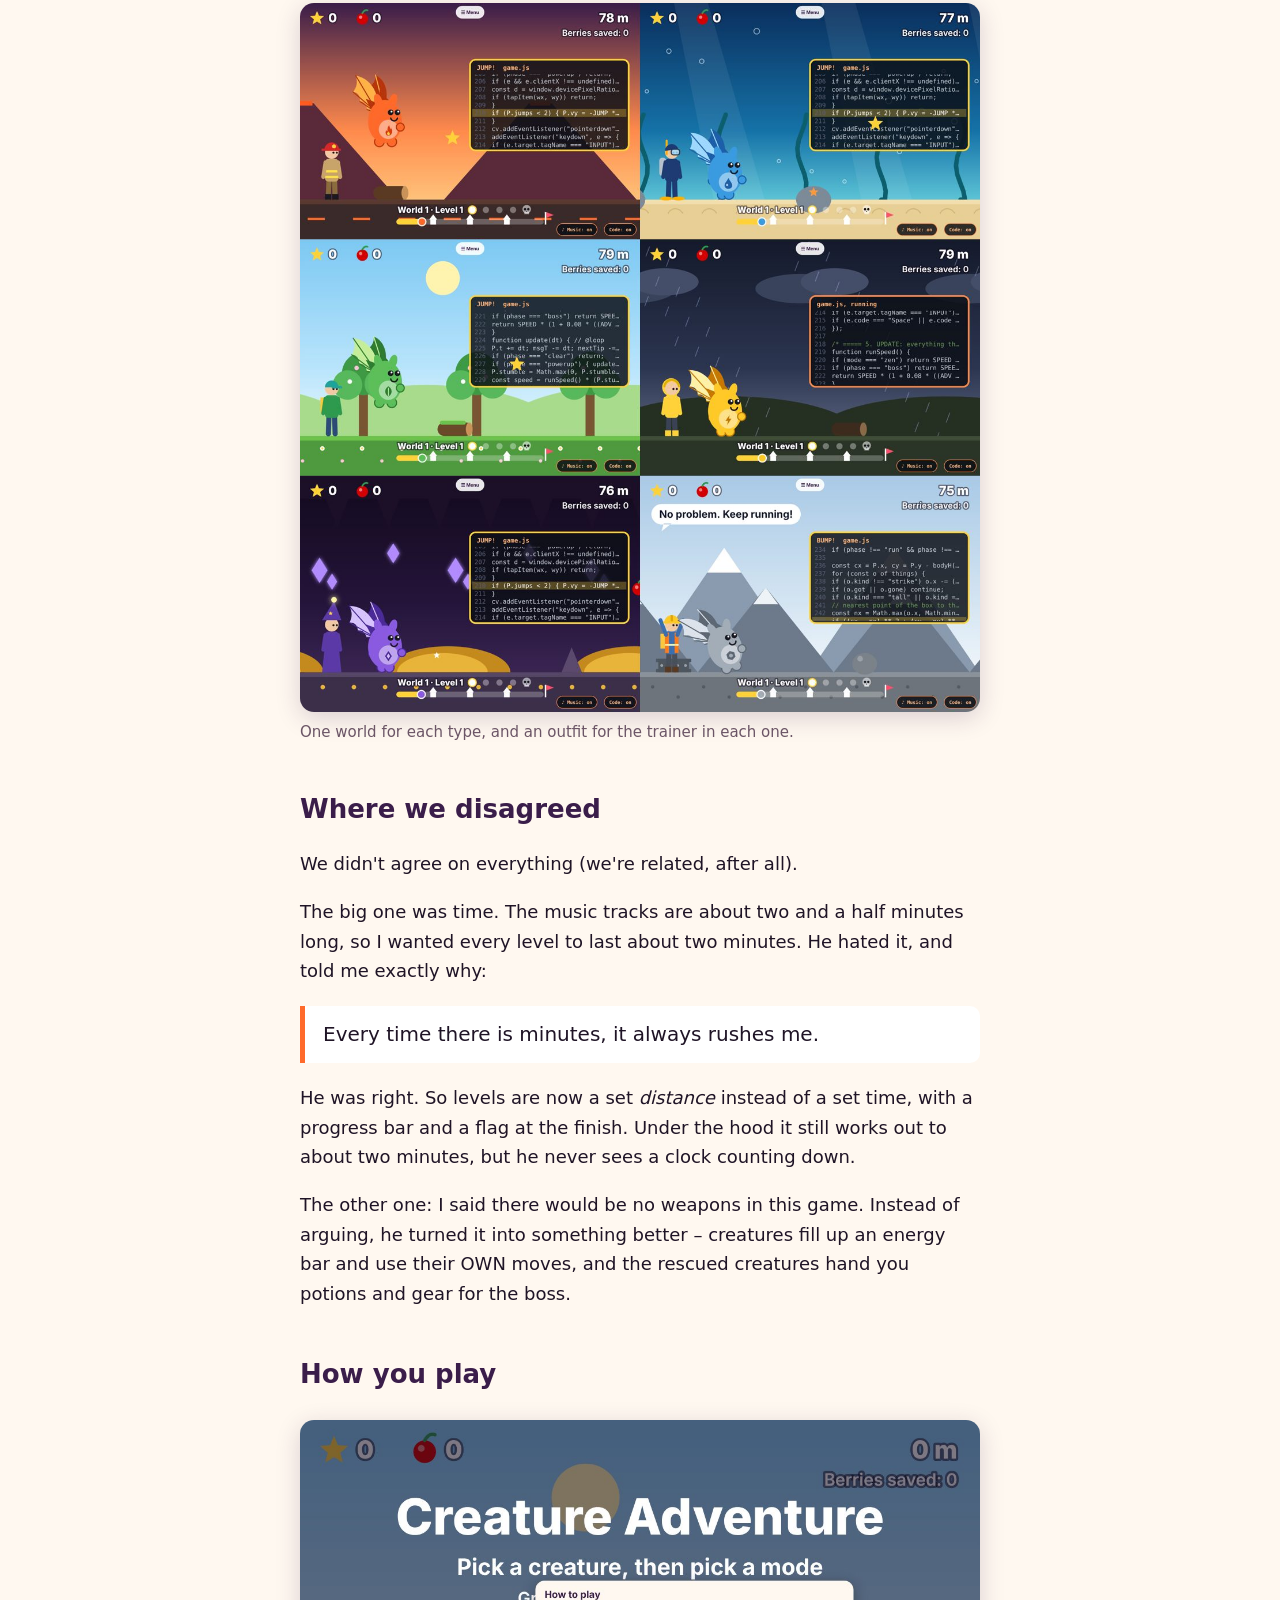
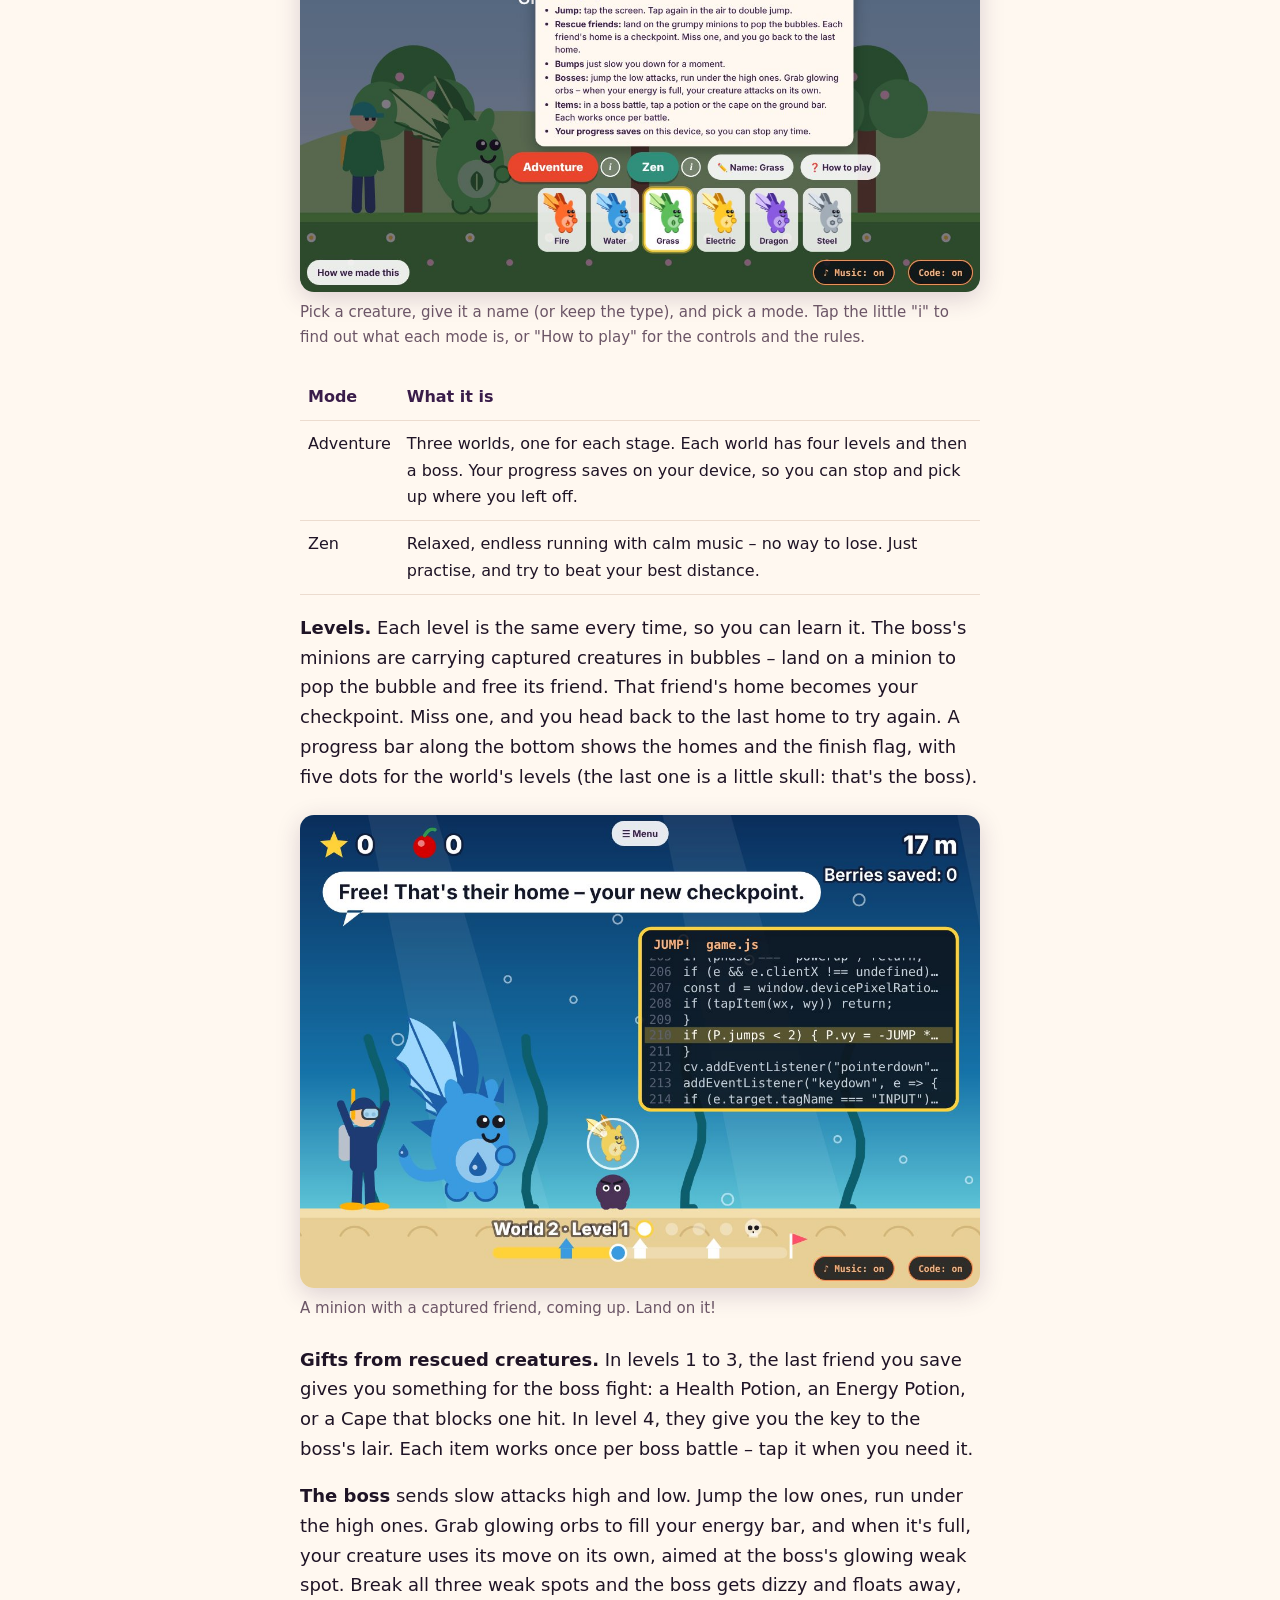
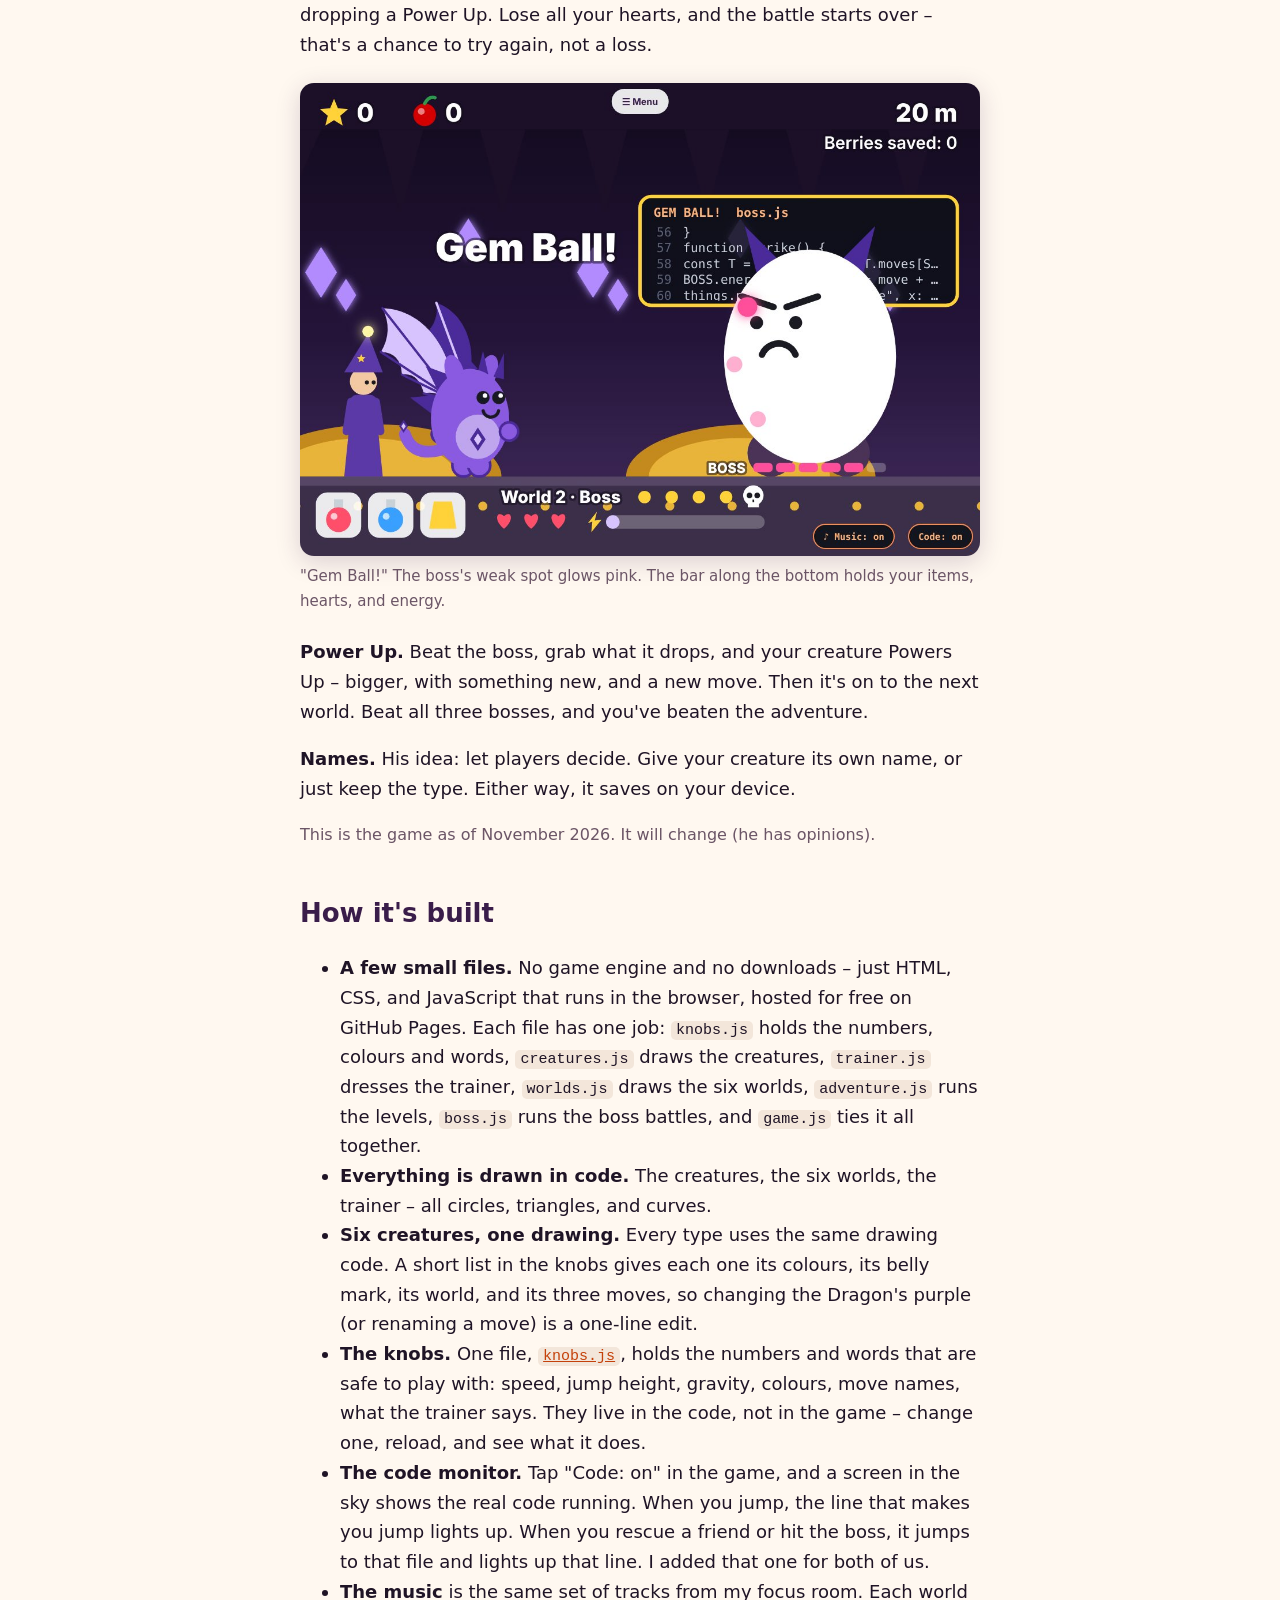
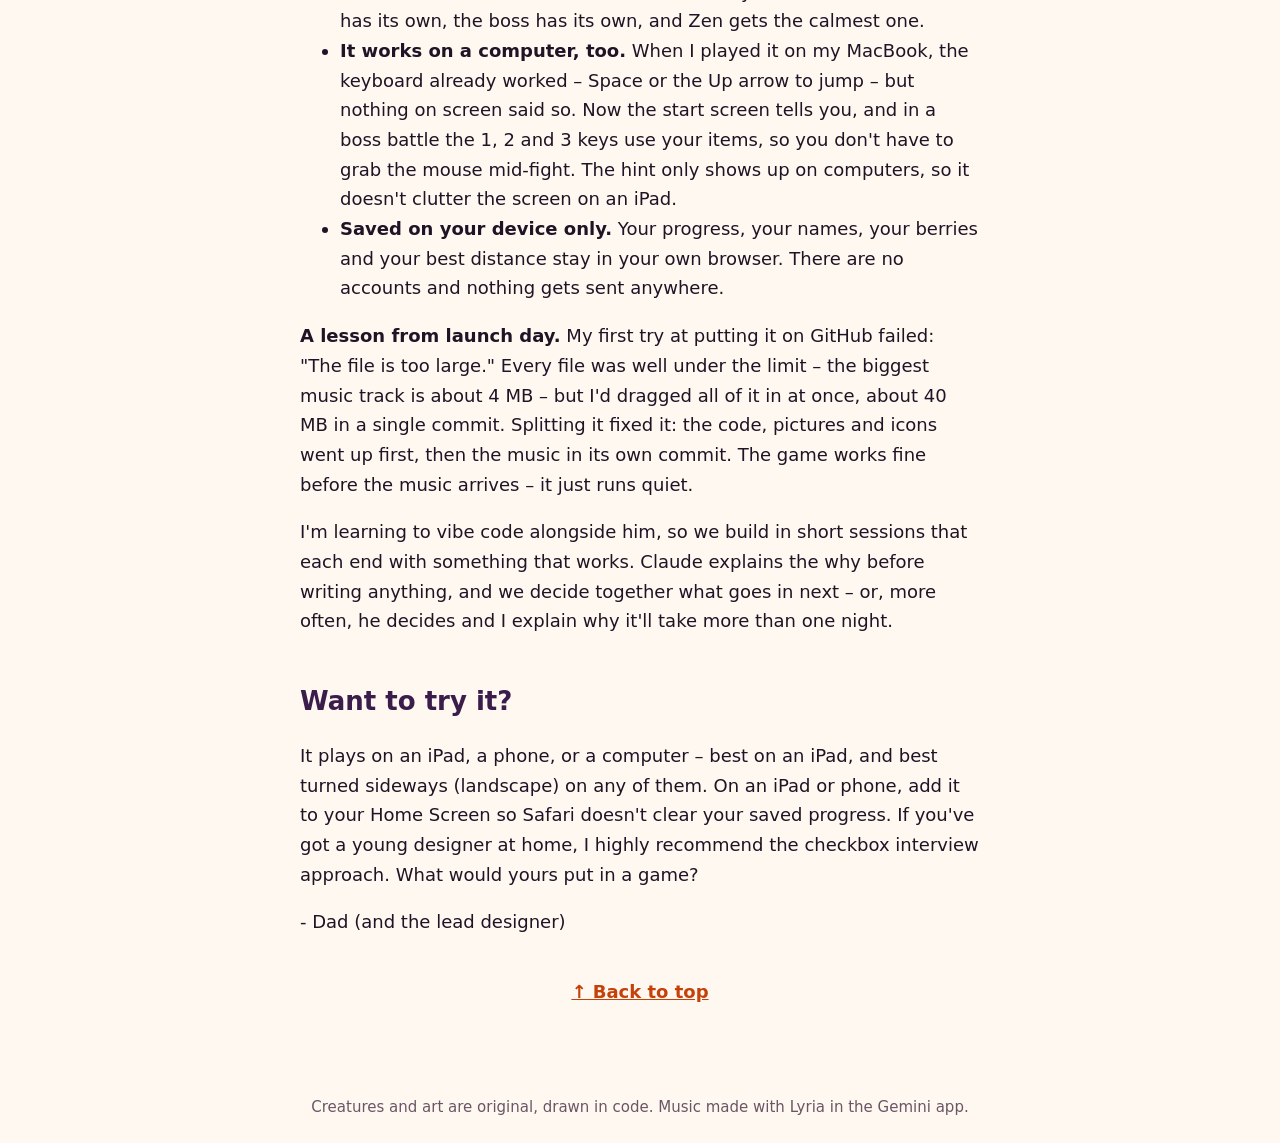
==== commit 43423572: "Story: learning to vibe code, not to code Co-Authored-By: Claude Opus 5.5 <noreply@anthropic.com> Cl" ====
--- a/story.html
+++ b/story.html
@@ -131,7 +131,7 @@
   <li><strong>Saved on your device only.</strong> Your progress, your names, your berries and your best distance stay in your own browser. There are no accounts and nothing gets sent anywhere.</li>
 </ul>
 <p><strong>A lesson from launch day.</strong> My first try at putting it on GitHub failed: "The file is too large." Every file was well under the limit – the biggest music track is about 4 MB – but I'd dragged all of it in at once, about 40 MB in a single commit. Splitting it fixed it: the code, pictures and icons went up first, then the music in its own commit. The game works fine before the music arrives – it just runs quiet.</p>
-<p>I'm learning to code alongside him, so we build in short sessions that each end with something that works. Claude explains the why before writing anything, and we decide together what goes in next – or, more often, he decides and I explain why it'll take more than one night.</p>
+<p>I'm learning to vibe code alongside him, so we build in short sessions that each end with something that works. Claude explains the why before writing anything, and we decide together what goes in next – or, more often, he decides and I explain why it'll take more than one night.</p>
 
 <h2>Want to try it?</h2>
 <p>It plays on an iPad, a phone, or a computer – best on an iPad, and best turned sideways (landscape) on any of them. On an iPad or phone, add it to your Home Screen so Safari doesn't clear your saved progress. If you've got a young designer at home, I highly recommend the checkbox interview approach. What would yours put in a game?</p>
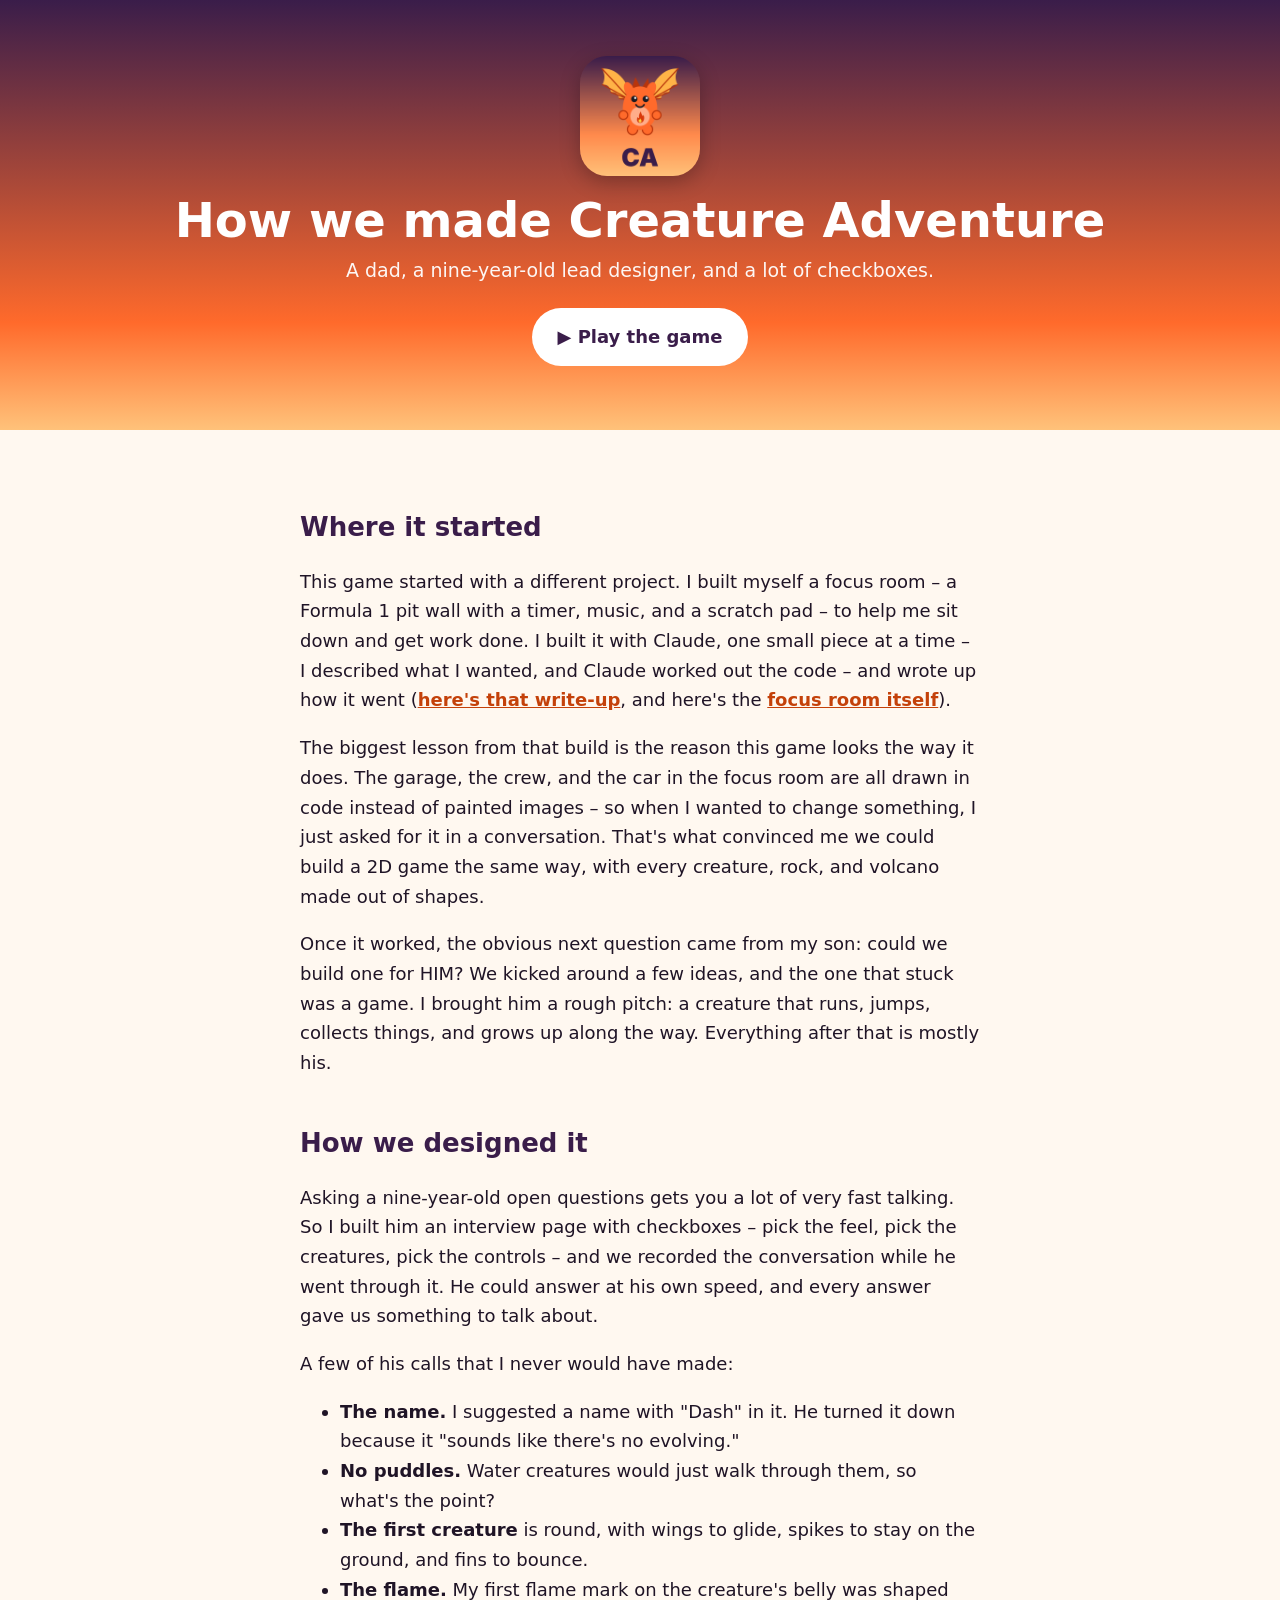
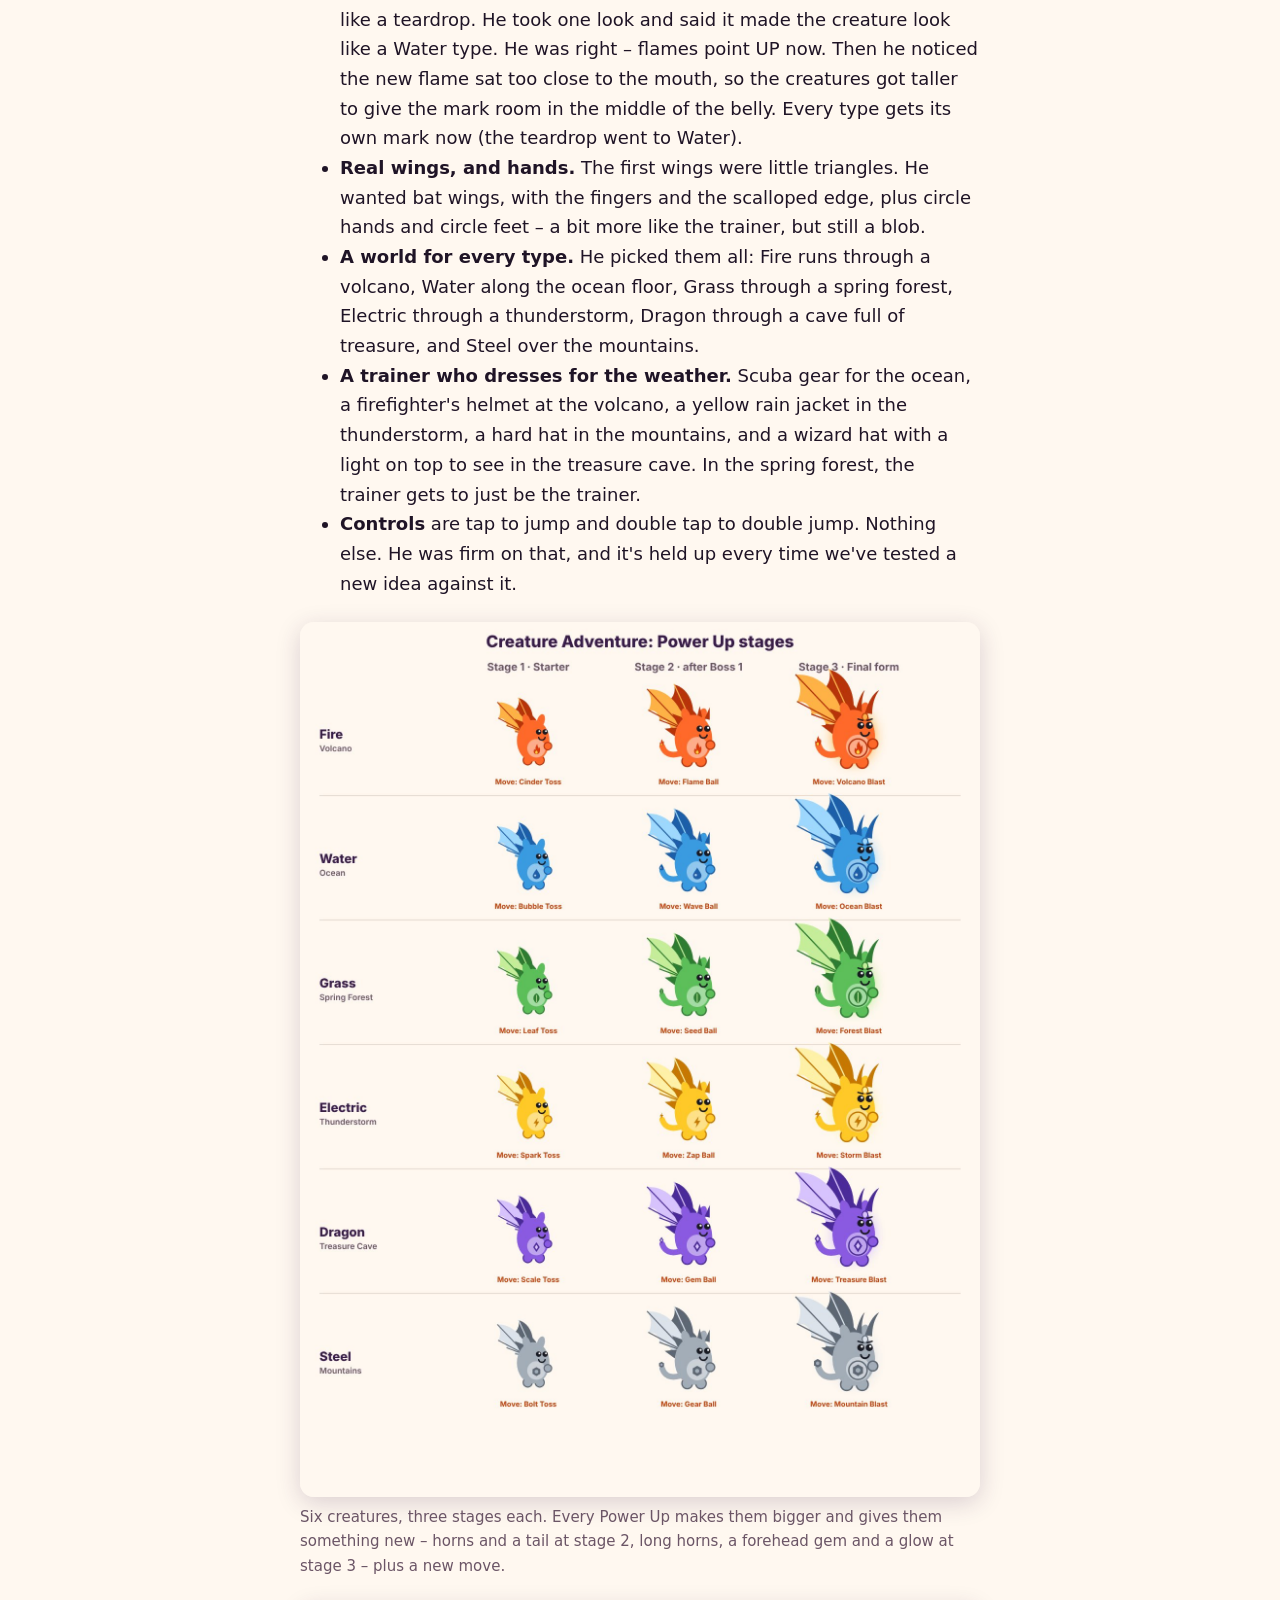
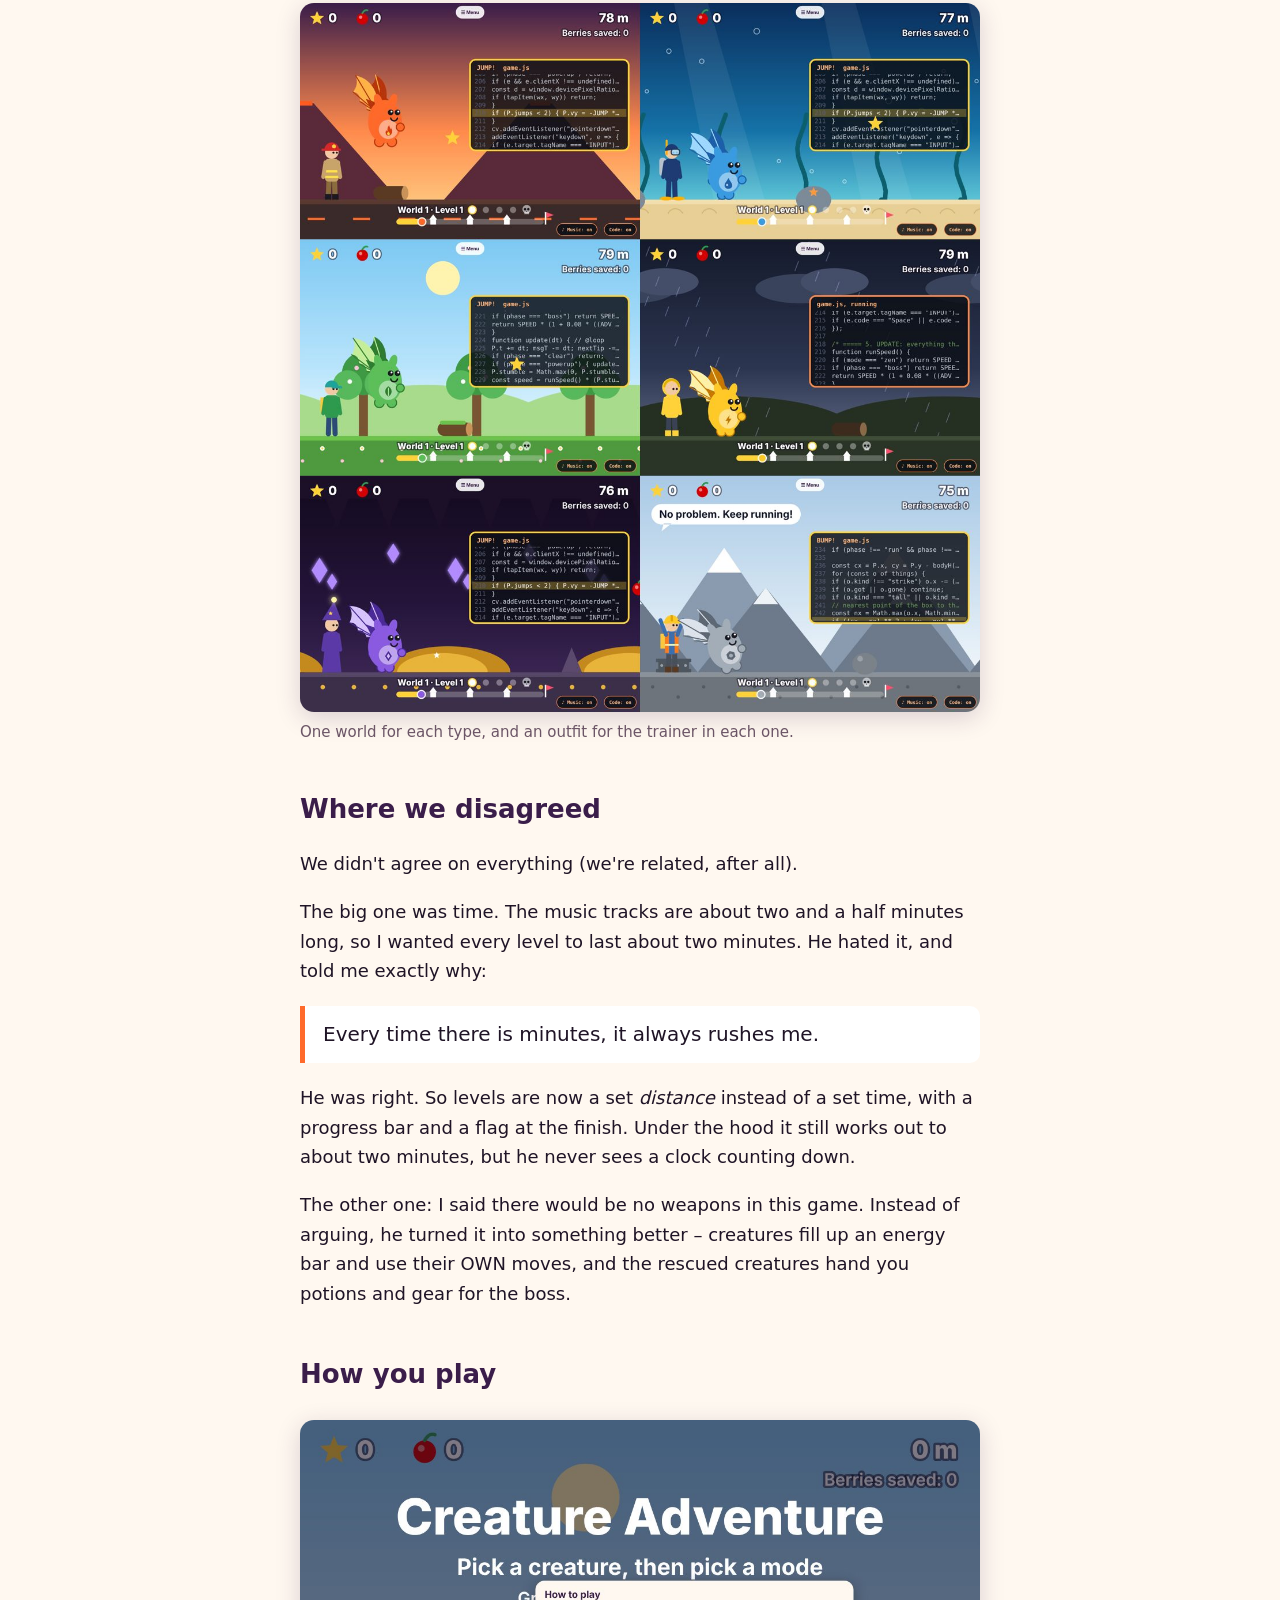
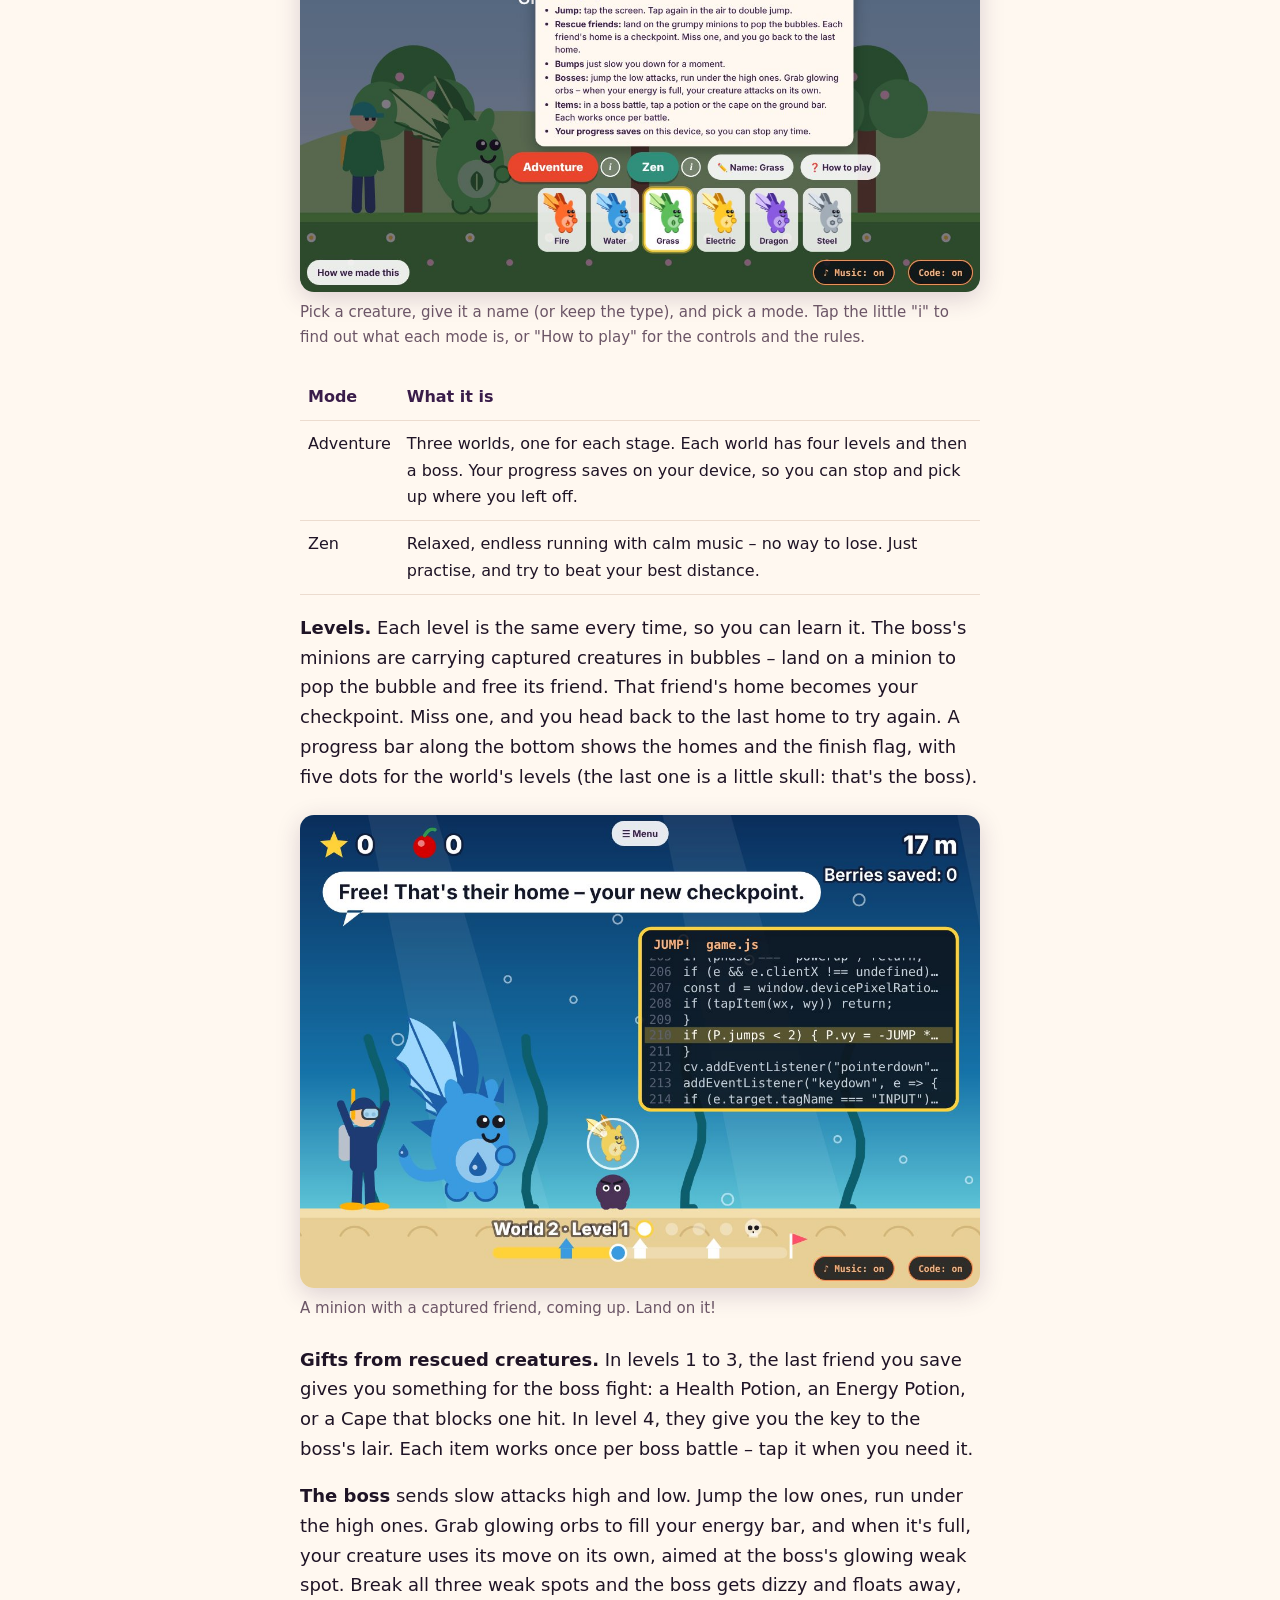
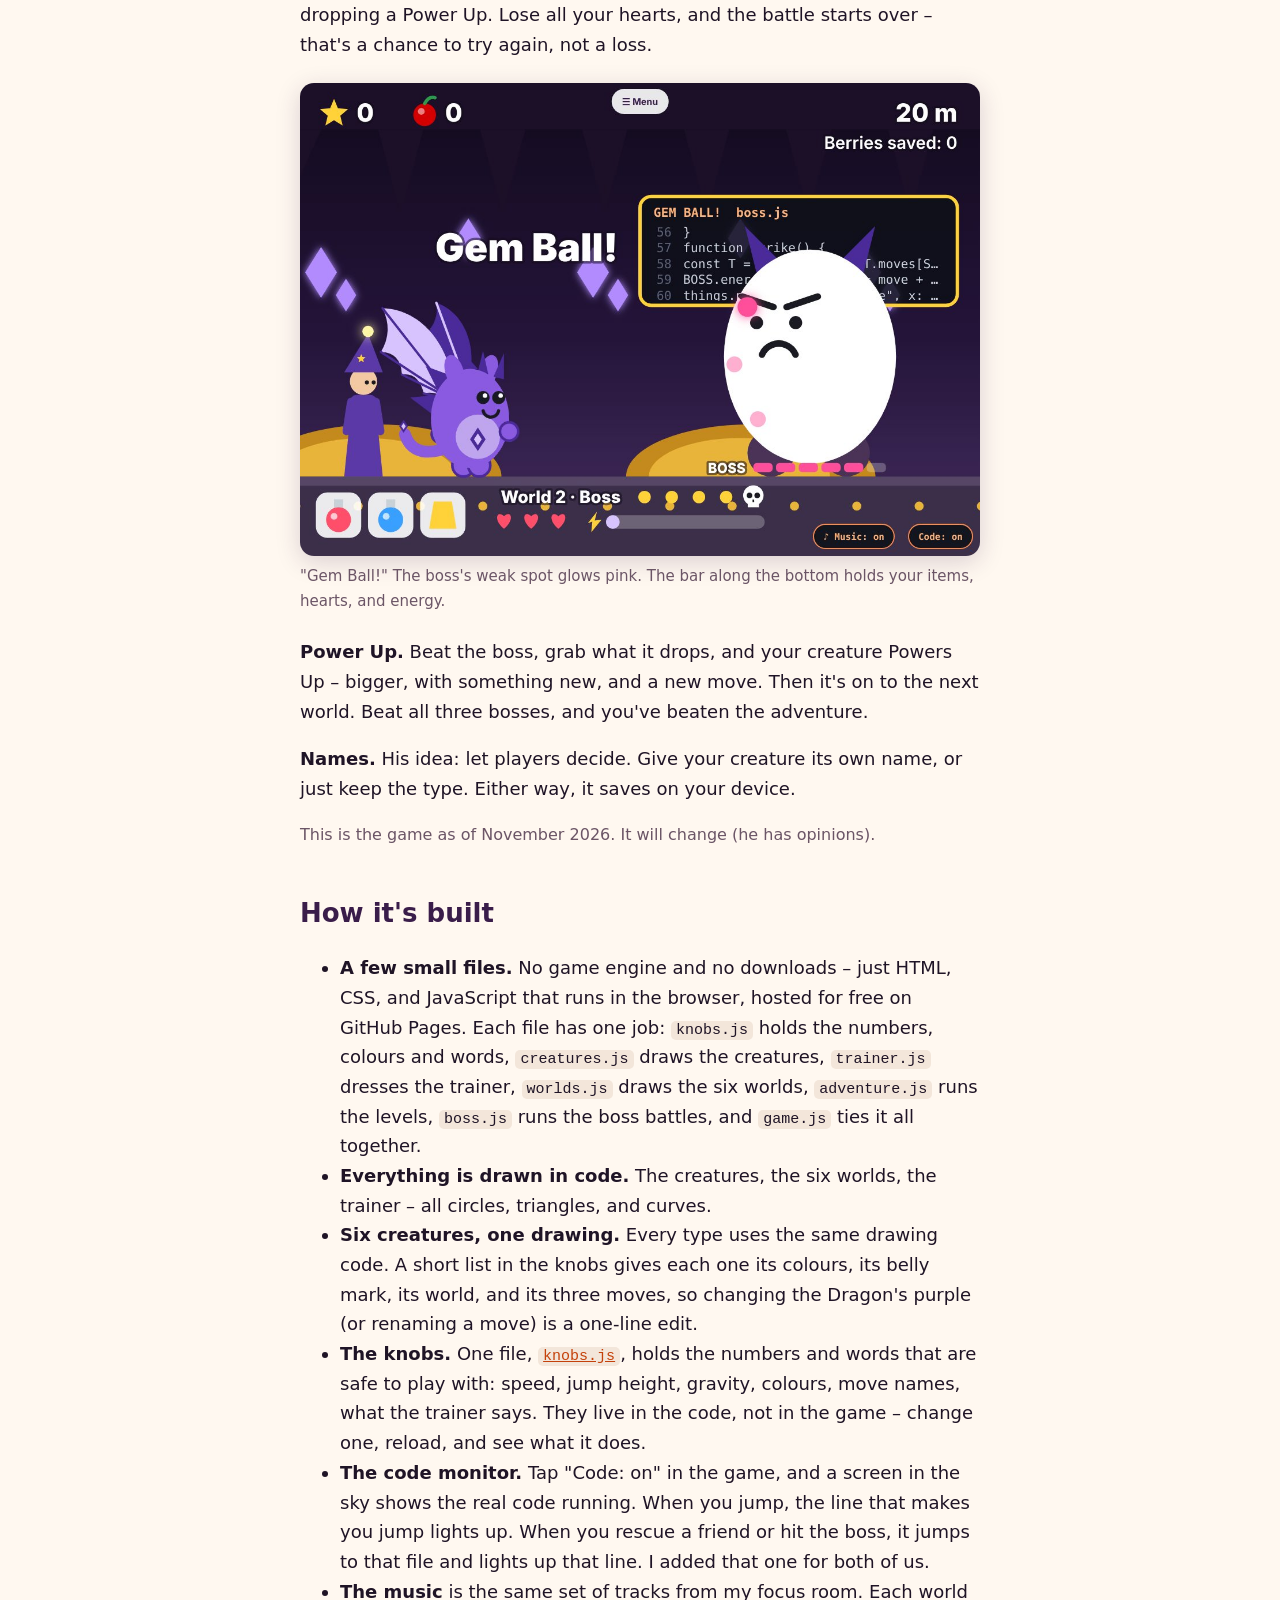
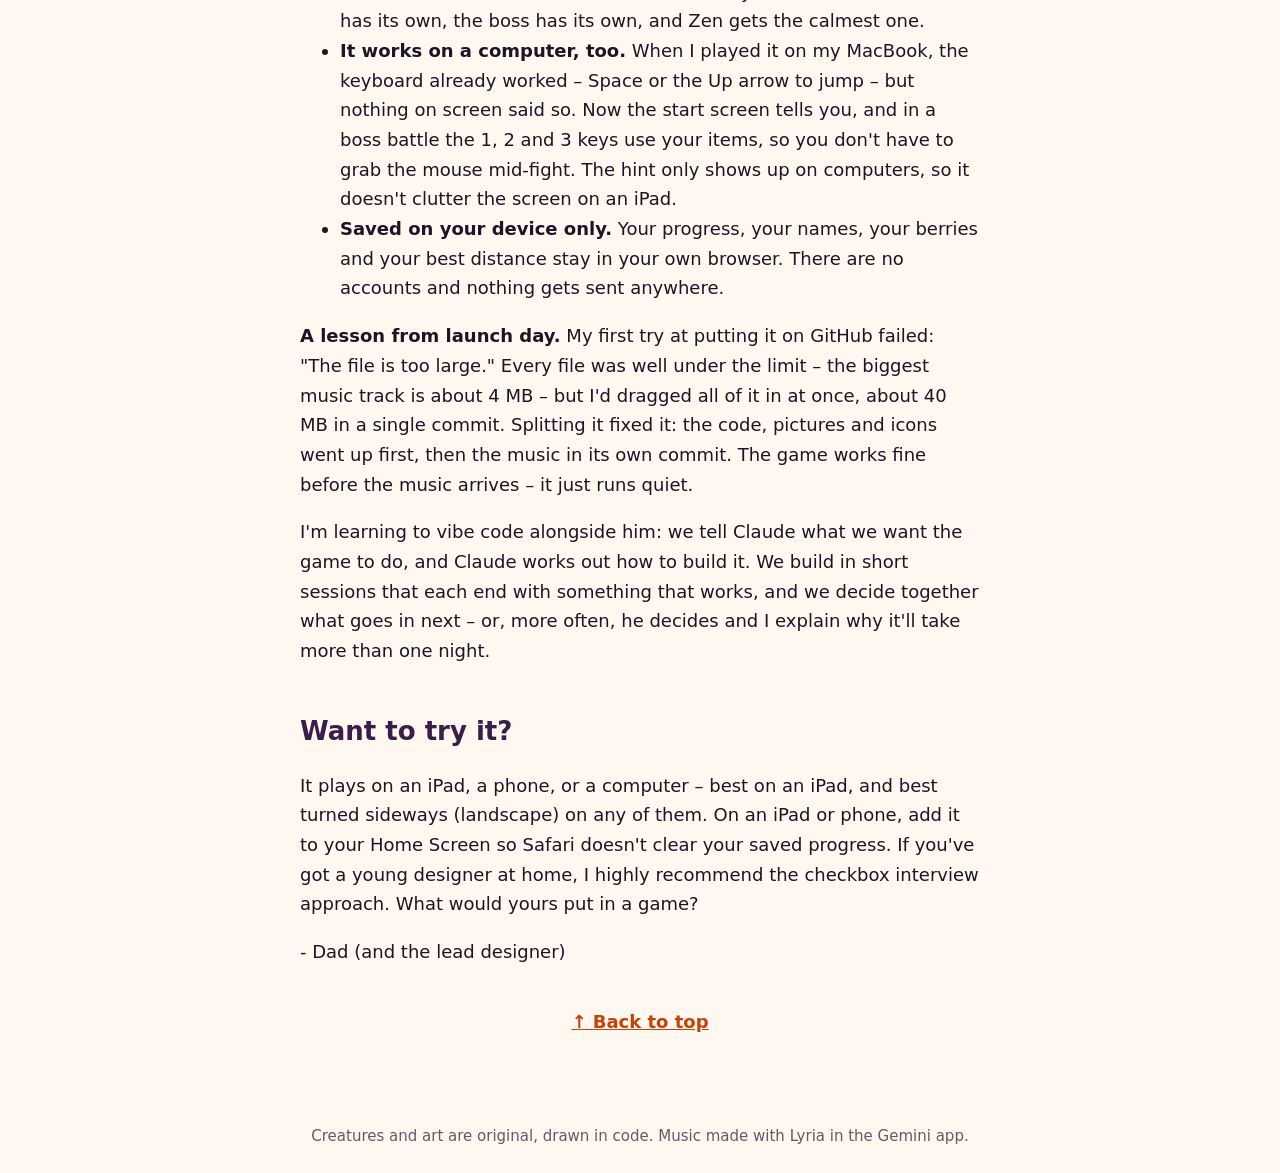
==== commit e0c7c1bb: "Story: describe the end result, Claude writes the code Co-Authored-By: Claude Opus 5.5 <noreply@anth" ====
--- a/story.html
+++ b/story.html
@@ -60,7 +60,7 @@
 <main>
 
 <h2>Where it started</h2>
-<p>This game started with a different project. I built myself a focus room – a Formula 1 pit wall with a timer, music, and a scratch pad – to help me sit down and get work done. I built it with Claude as a coding teacher, one small piece at a time, and wrote up how it went (<a id="articleLink" href="#">here's that write-up</a>, and here's the <a href="https://daynwj.github.io/pit-wall-focus-room/">focus room itself</a>).</p>
+<p>This game started with a different project. I built myself a focus room – a Formula 1 pit wall with a timer, music, and a scratch pad – to help me sit down and get work done. I built it with Claude, one small piece at a time – I described what I wanted, and Claude worked out the code – and wrote up how it went (<a id="articleLink" href="#">here's that write-up</a>, and here's the <a href="https://daynwj.github.io/pit-wall-focus-room/">focus room itself</a>).</p>
 <p>The biggest lesson from that build is the reason this game looks the way it does. The garage, the crew, and the car in the focus room are all drawn in code instead of painted images – so when I wanted to change something, I just asked for it in a conversation. That's what convinced me we could build a 2D game the same way, with every creature, rock, and volcano made out of shapes.</p>
 <p>Once it worked, the obvious next question came from my son: could we build one for HIM? We kicked around a few ideas, and the one that stuck was a game. I brought him a rough pitch: a creature that runs, jumps, collects things, and grows up along the way. Everything after that is mostly his.</p>
 
@@ -131,7 +131,7 @@
   <li><strong>Saved on your device only.</strong> Your progress, your names, your berries and your best distance stay in your own browser. There are no accounts and nothing gets sent anywhere.</li>
 </ul>
 <p><strong>A lesson from launch day.</strong> My first try at putting it on GitHub failed: "The file is too large." Every file was well under the limit – the biggest music track is about 4 MB – but I'd dragged all of it in at once, about 40 MB in a single commit. Splitting it fixed it: the code, pictures and icons went up first, then the music in its own commit. The game works fine before the music arrives – it just runs quiet.</p>
-<p>I'm learning to vibe code alongside him, so we build in short sessions that each end with something that works. Claude explains the why before writing anything, and we decide together what goes in next – or, more often, he decides and I explain why it'll take more than one night.</p>
+<p>I'm learning to vibe code alongside him: we tell Claude what we want the game to do, and Claude works out how to build it. We build in short sessions that each end with something that works, and we decide together what goes in next – or, more often, he decides and I explain why it'll take more than one night.</p>
 
 <h2>Want to try it?</h2>
 <p>It plays on an iPad, a phone, or a computer – best on an iPad, and best turned sideways (landscape) on any of them. On an iPad or phone, add it to your Home Screen so Safari doesn't clear your saved progress. If you've got a young designer at home, I highly recommend the checkbox interview approach. What would yours put in a game?</p>
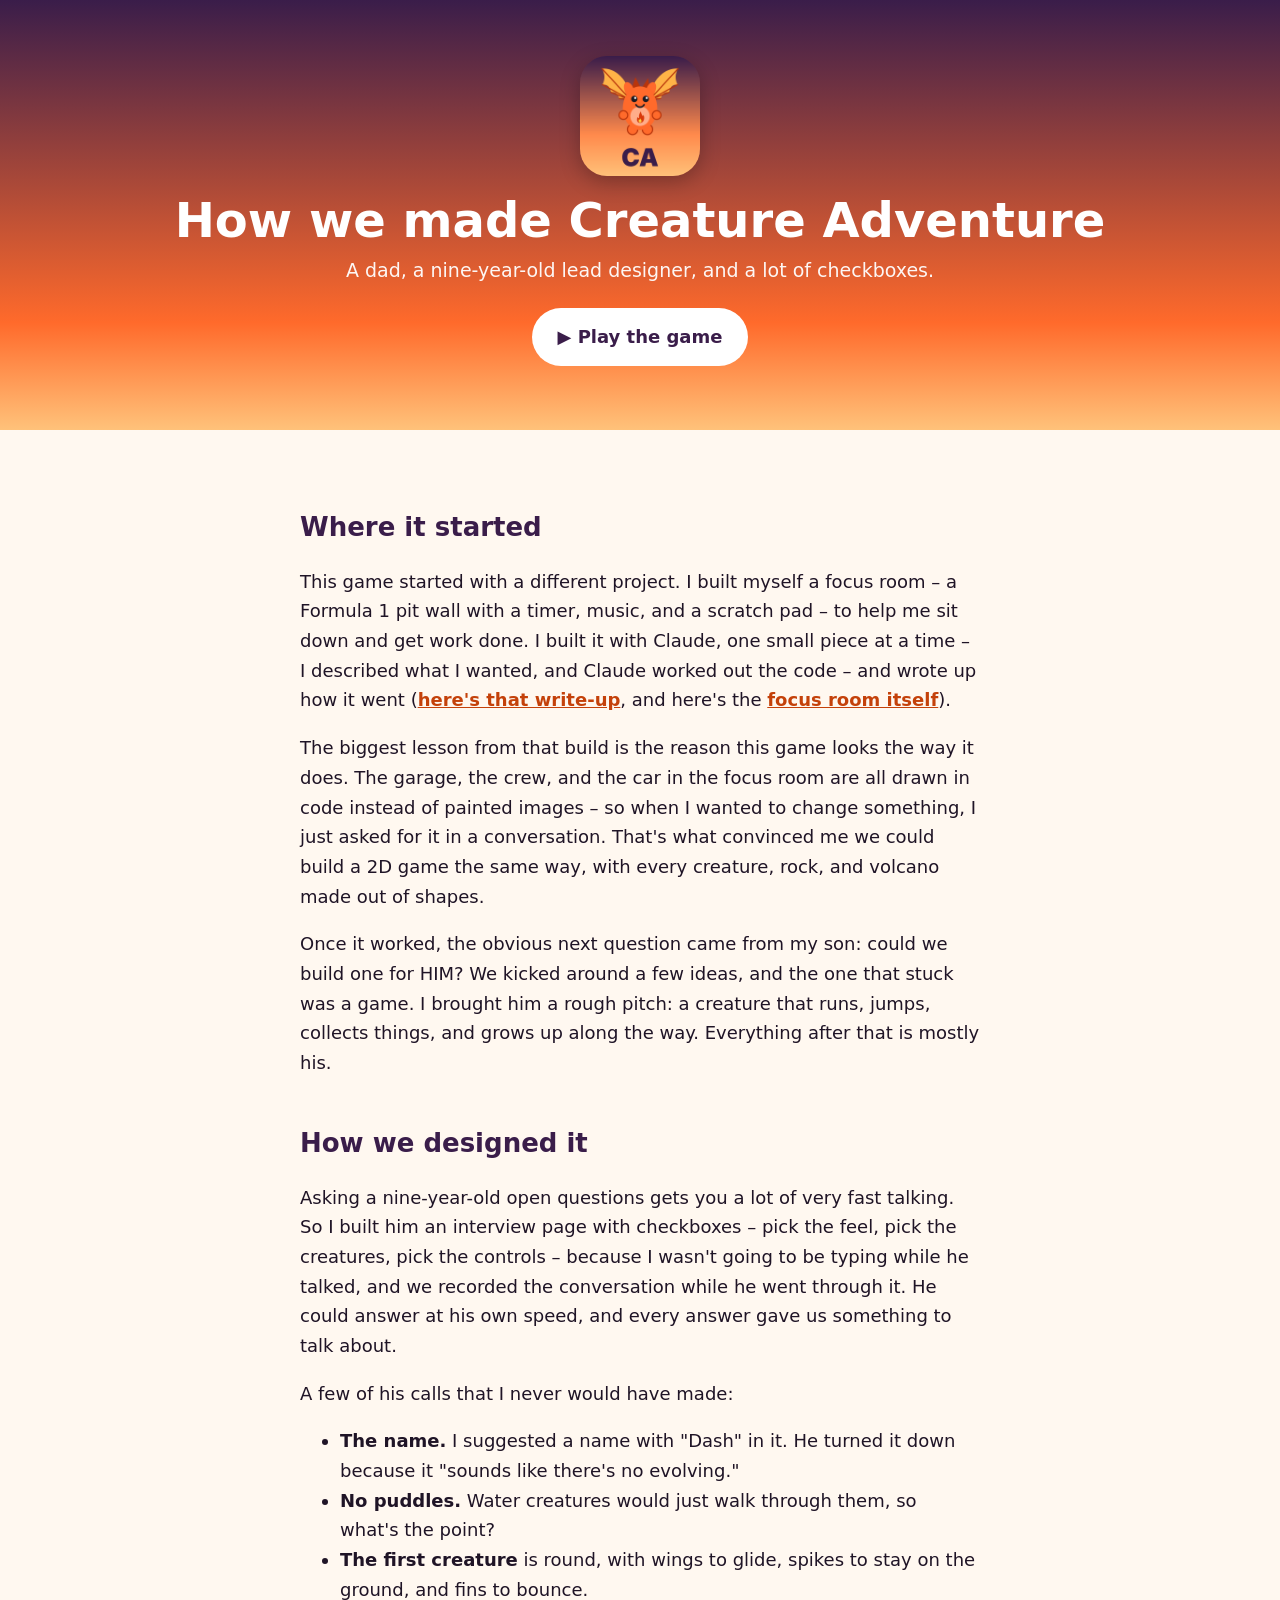
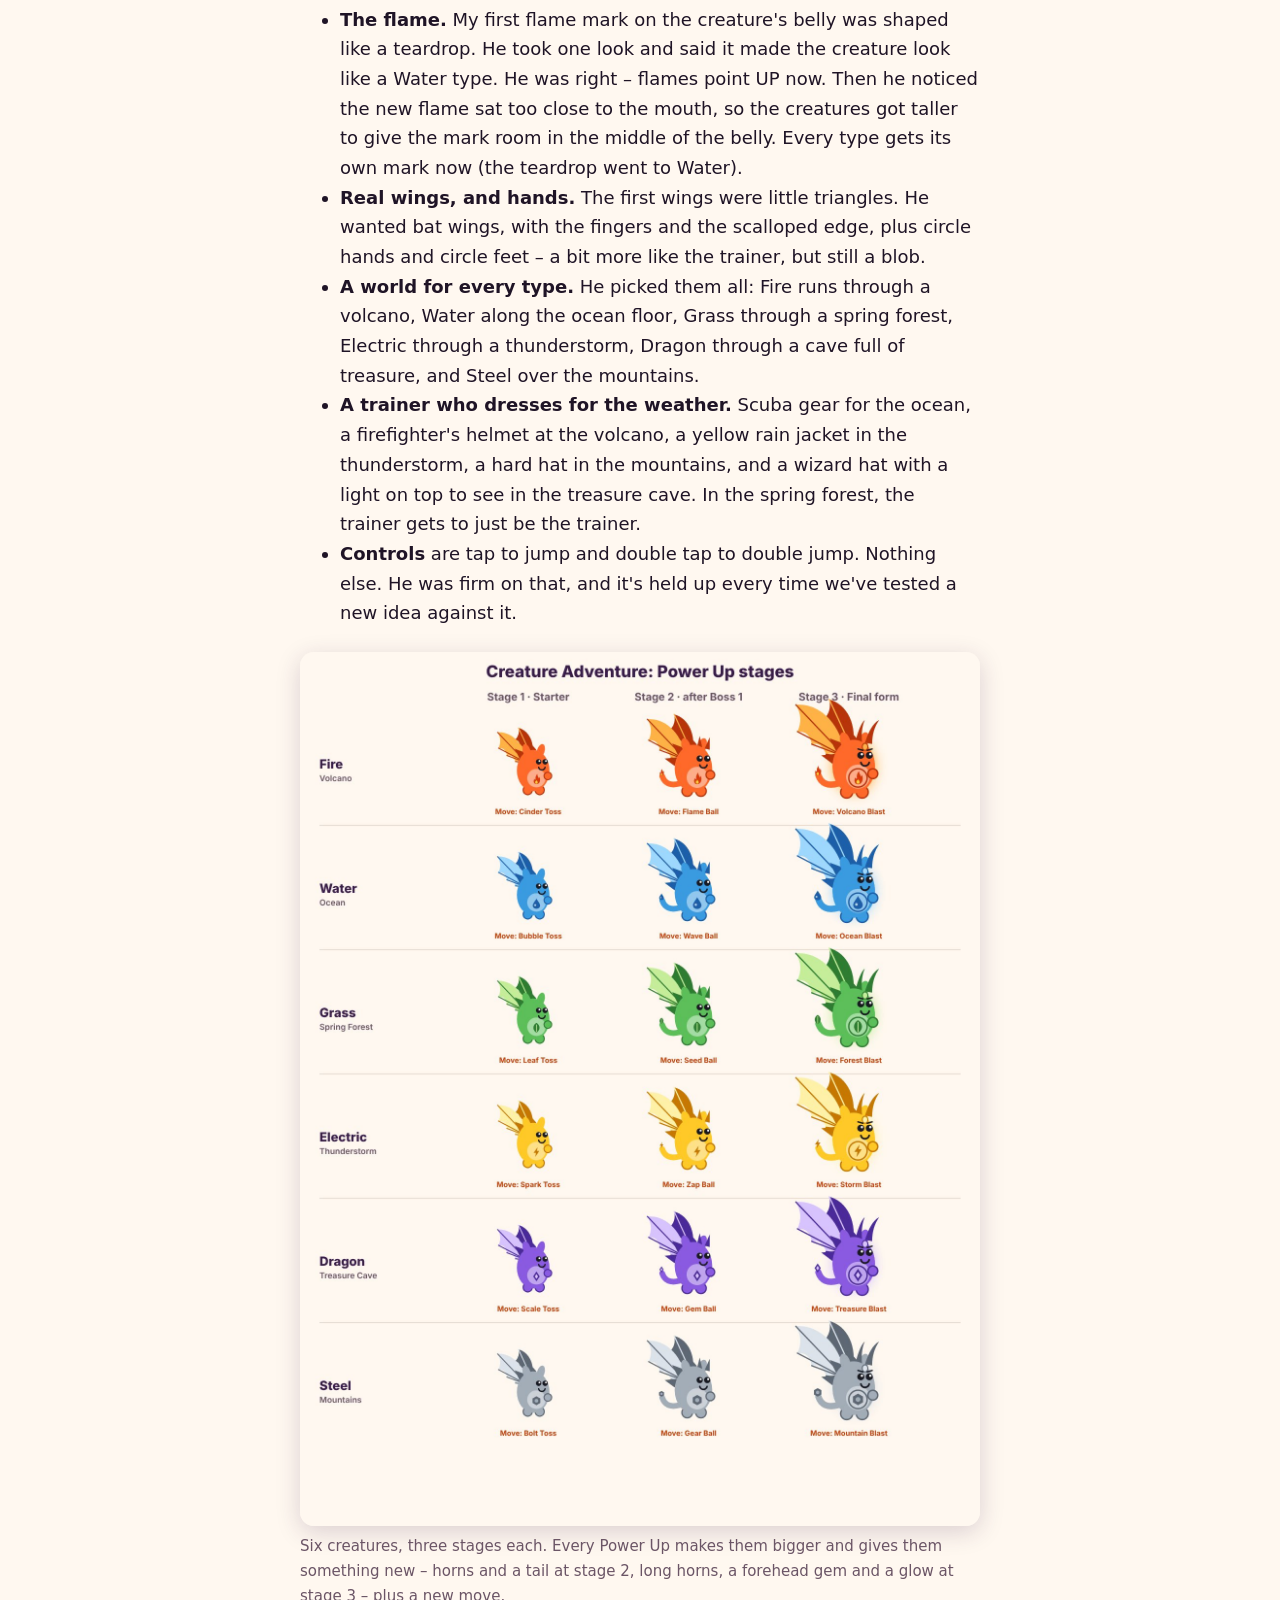
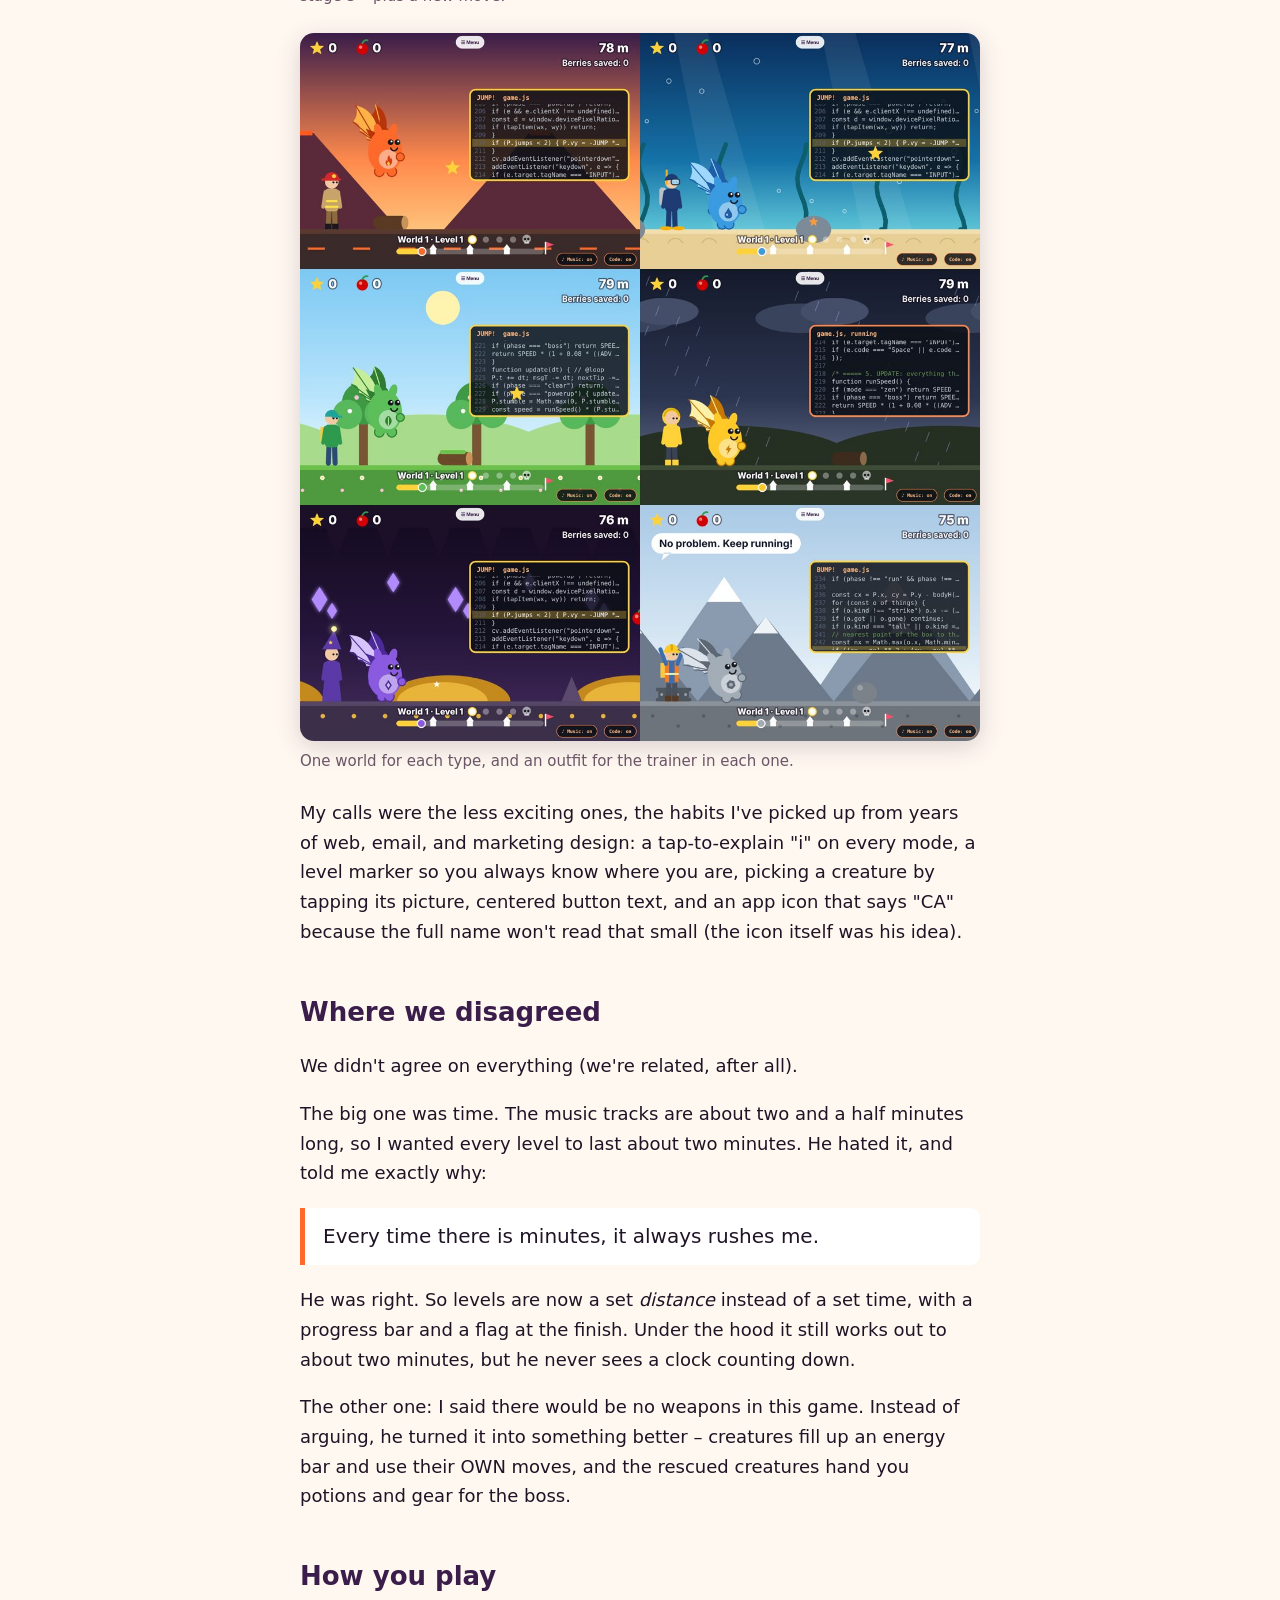
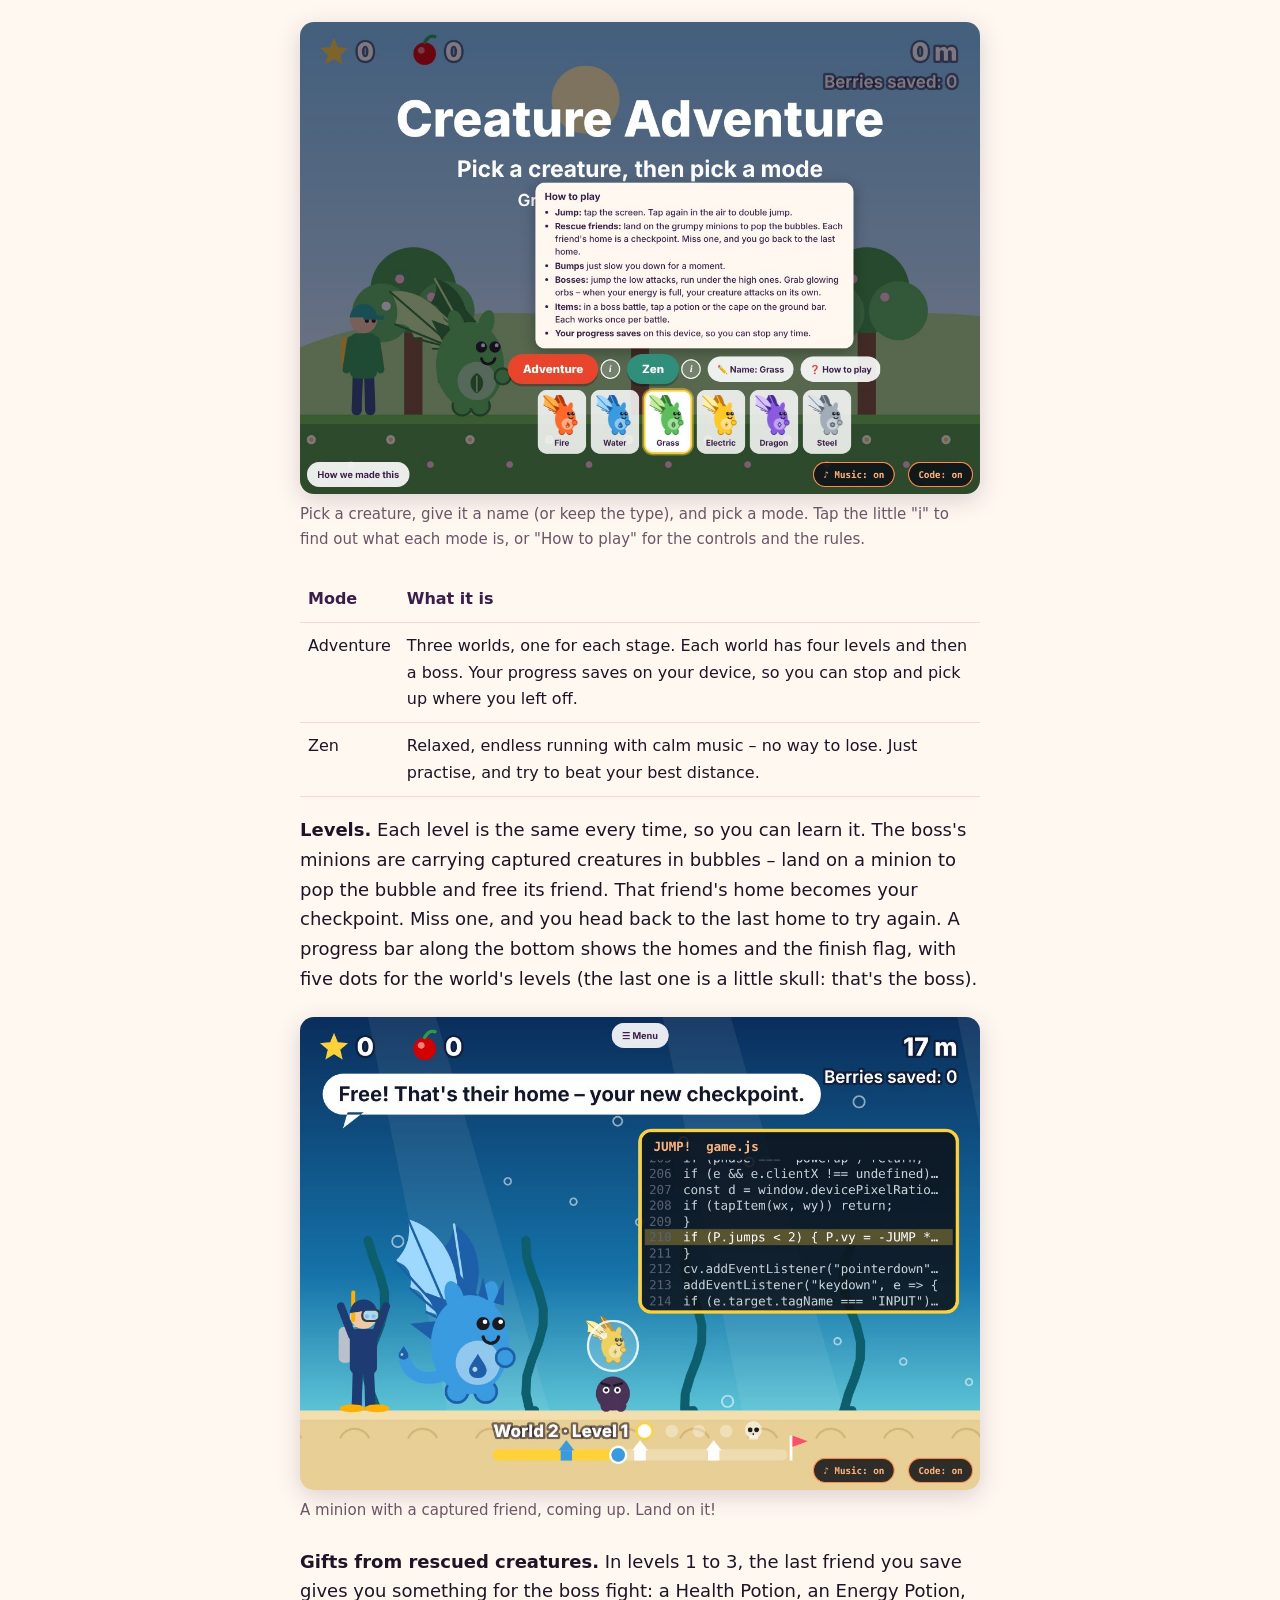
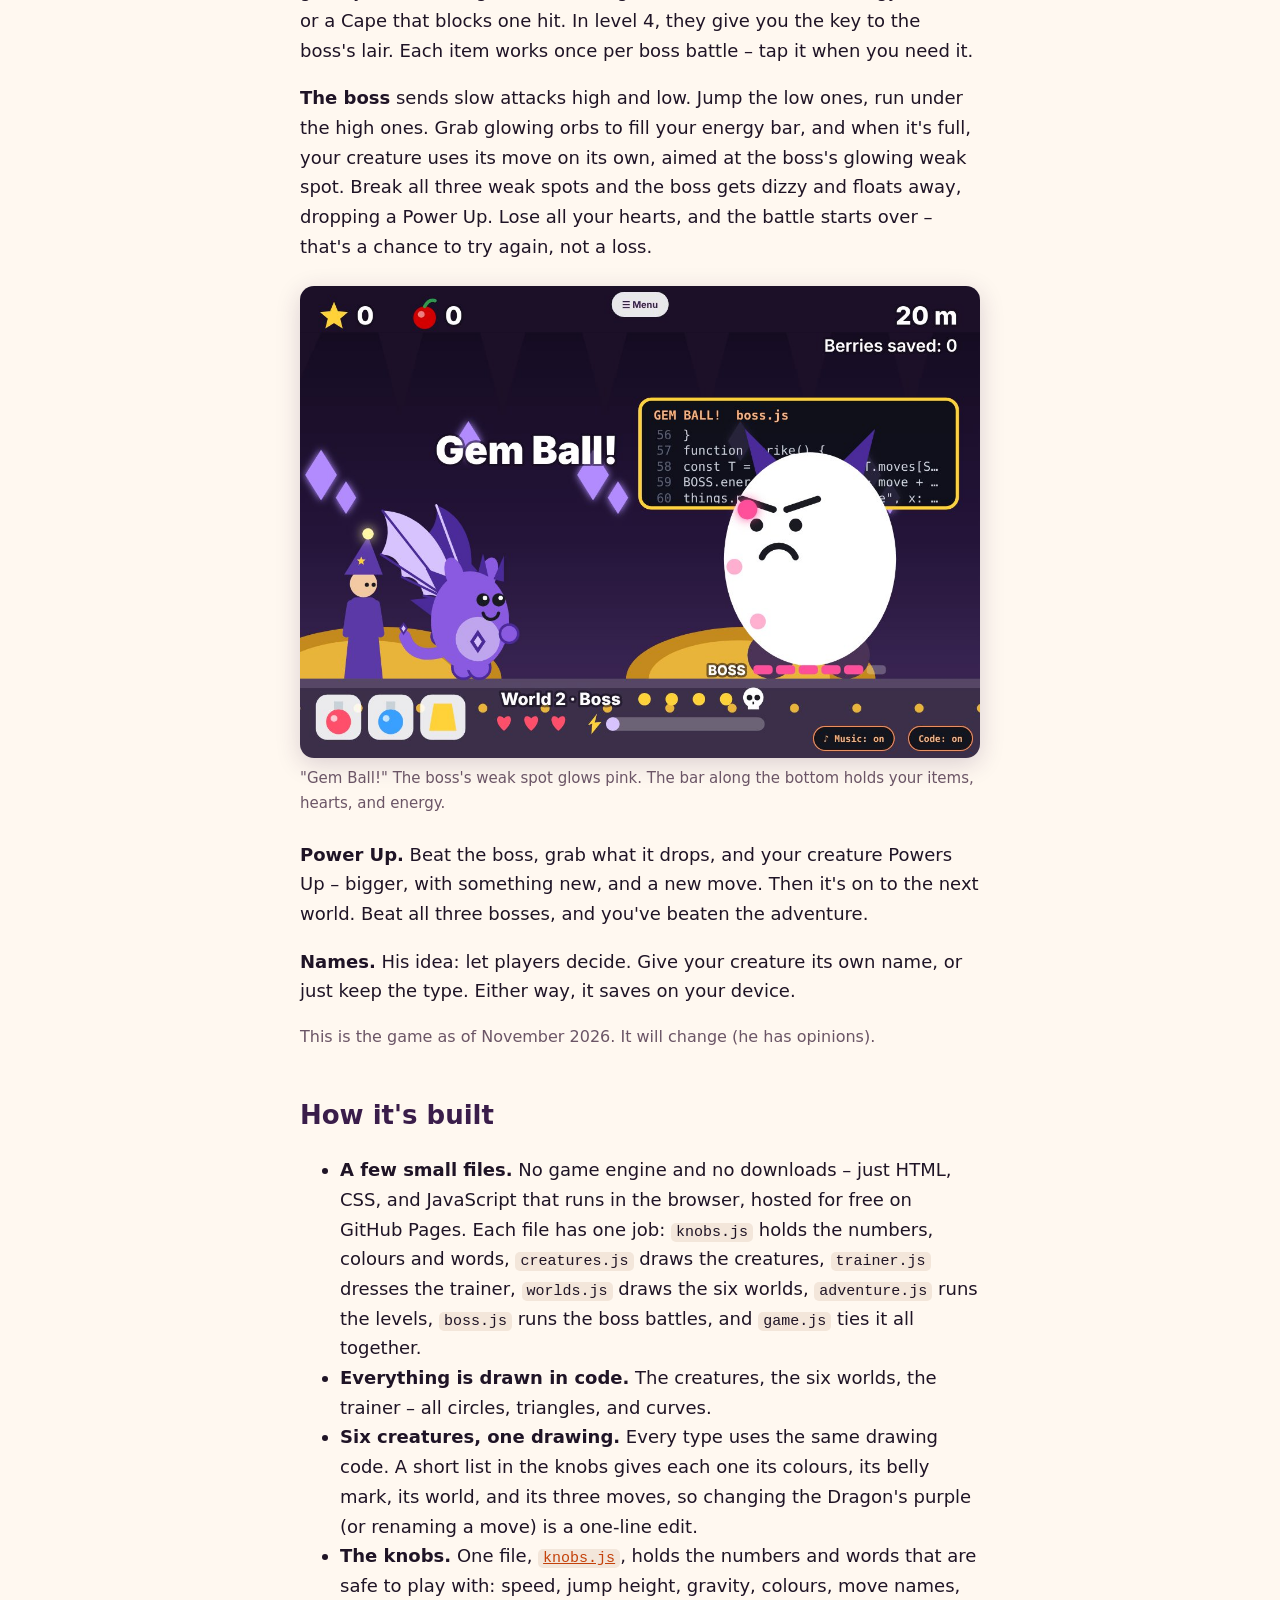
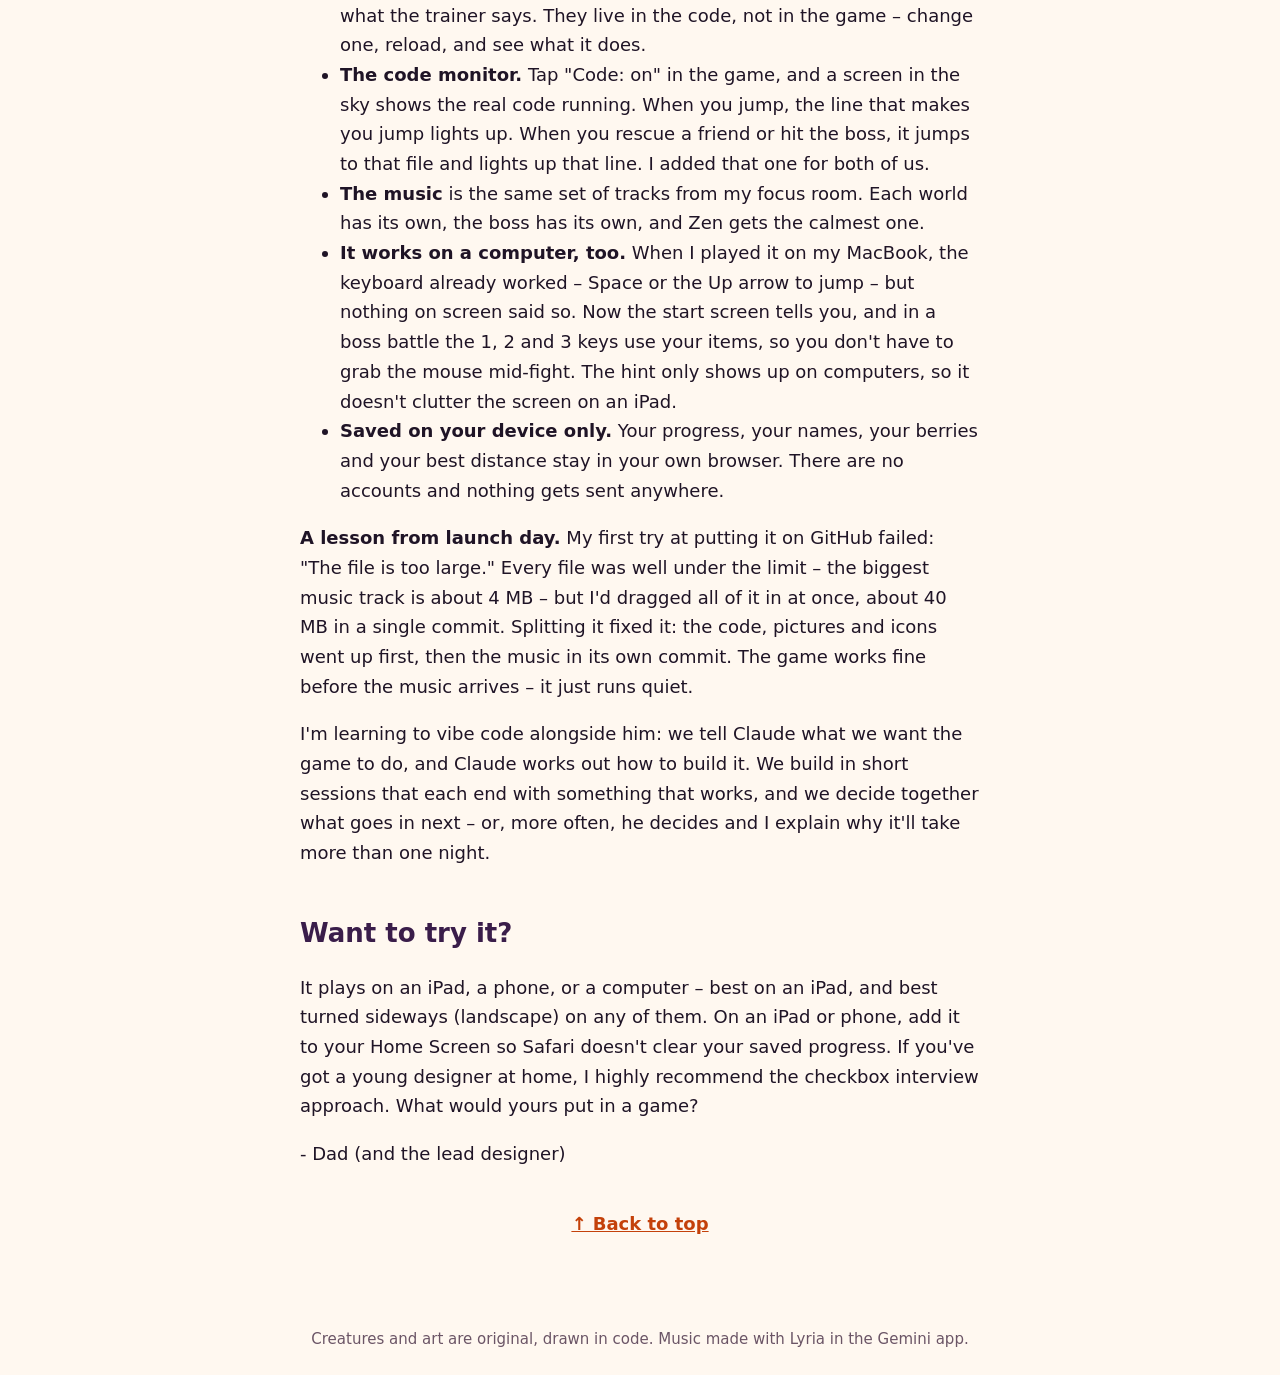
==== commit 0babaa9b: "Story: add design-background calls Co-Authored-By: Claude Opus 5.5 <noreply@anthropic.com> Claude-Se" ====
--- a/story.html
+++ b/story.html
@@ -65,7 +65,7 @@
 <p>Once it worked, the obvious next question came from my son: could we build one for HIM? We kicked around a few ideas, and the one that stuck was a game. I brought him a rough pitch: a creature that runs, jumps, collects things, and grows up along the way. Everything after that is mostly his.</p>
 
 <h2>How we designed it</h2>
-<p>Asking a nine-year-old open questions gets you a lot of very fast talking. So I built him an interview page with checkboxes – pick the feel, pick the creatures, pick the controls – and we recorded the conversation while he went through it. He could answer at his own speed, and every answer gave us something to talk about.</p>
+<p>Asking a nine-year-old open questions gets you a lot of very fast talking. So I built him an interview page with checkboxes – pick the feel, pick the creatures, pick the controls – because I wasn't going to be typing while he talked, and we recorded the conversation while he went through it. He could answer at his own speed, and every answer gave us something to talk about.</p>
 <p>A few of his calls that I never would have made:</p>
 <ul>
   <li><strong>The name.</strong> I suggested a name with "Dash" in it. He turned it down because it "sounds like there's no evolving."</li>
@@ -86,6 +86,8 @@
   <img src="story/worlds.jpg" alt="Six screenshots of the game, one per world, each with the trainer in a different outfit: a firefighter at the volcano, scuba gear on the ocean floor, the usual cap in the spring forest, a yellow rain jacket in the thunderstorm, a wizard hat in the treasure cave, and a hard hat in the mountains.">
   <figcaption>One world for each type, and an outfit for the trainer in each one.</figcaption>
 </figure>
+
+<p>My calls were the less exciting ones, the habits I've picked up from years of web, email, and marketing design: a tap-to-explain "i" on every mode, a level marker so you always know where you are, picking a creature by tapping its picture, centered button text, and an app icon that says "CA" because the full name won't read that small (the icon itself was his idea).</p>
 
 <h2>Where we disagreed</h2>
 <p>We didn't agree on everything (we're related, after all).</p>
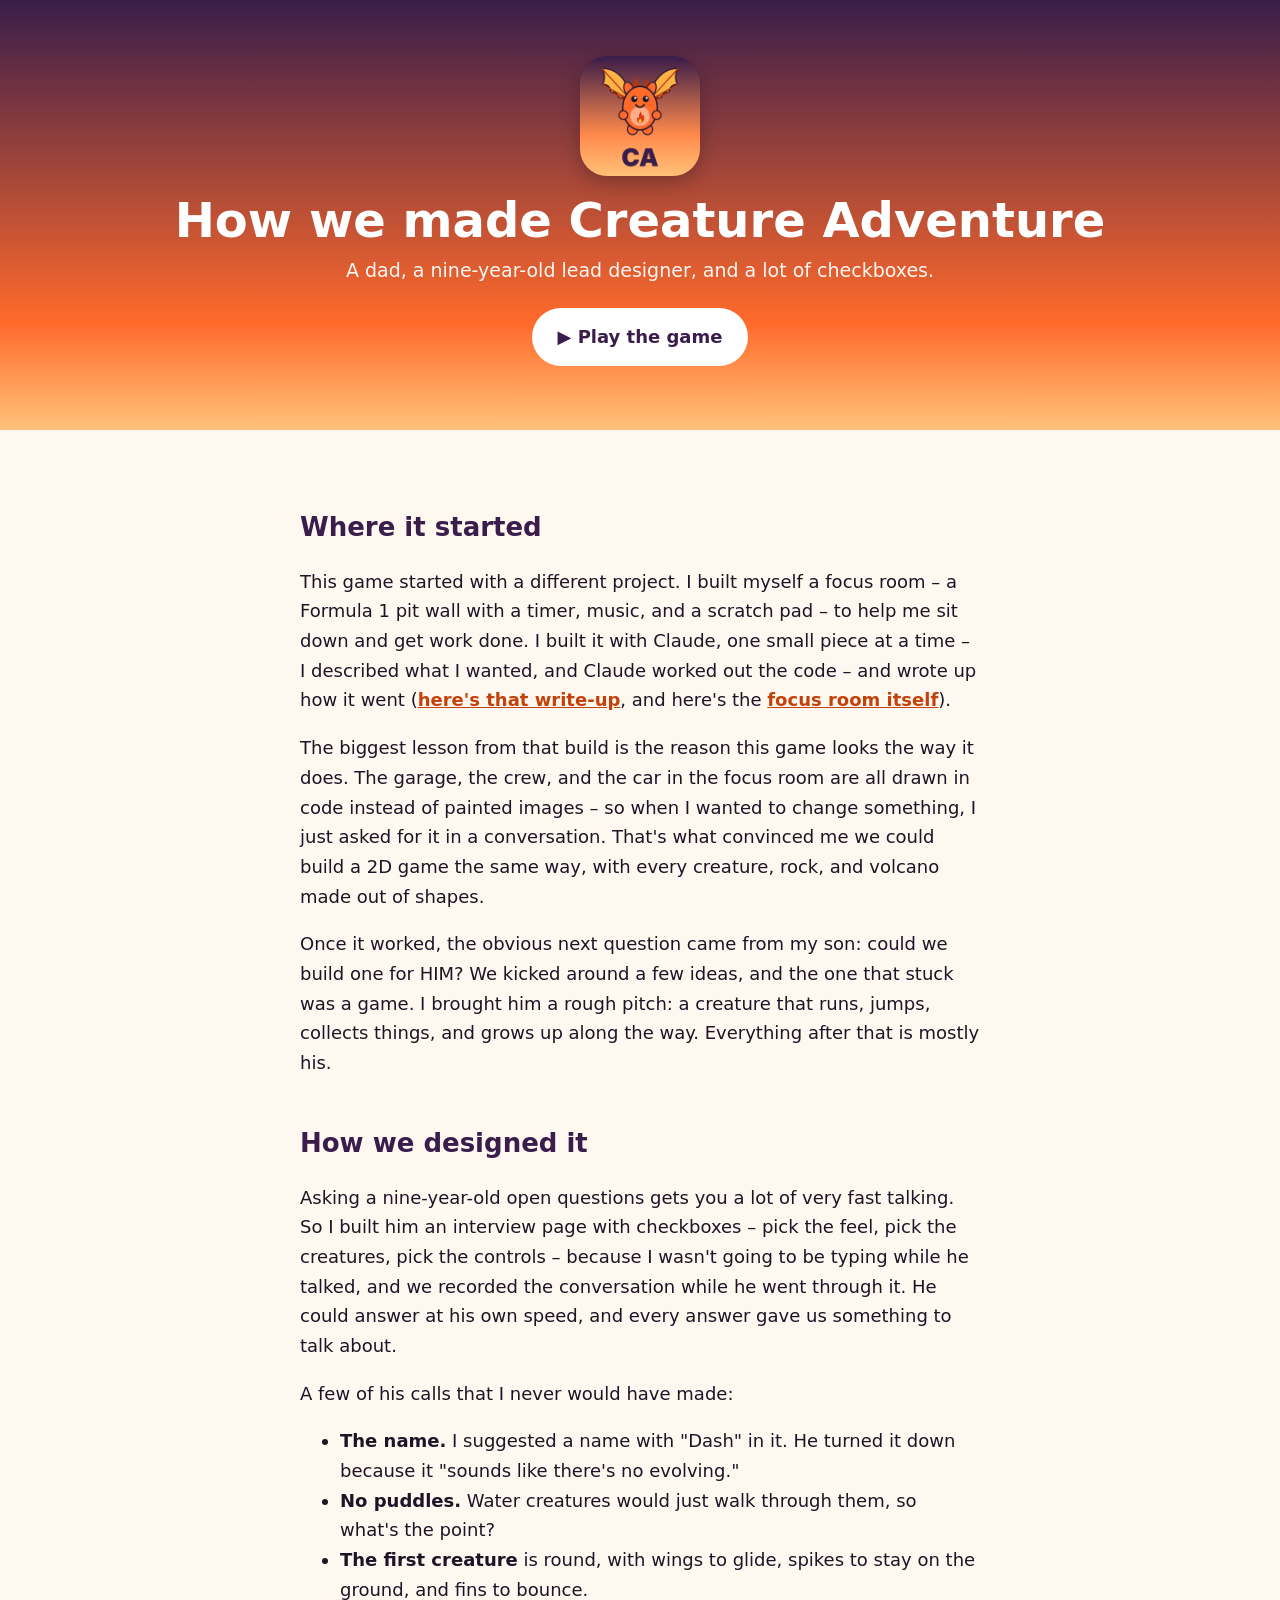
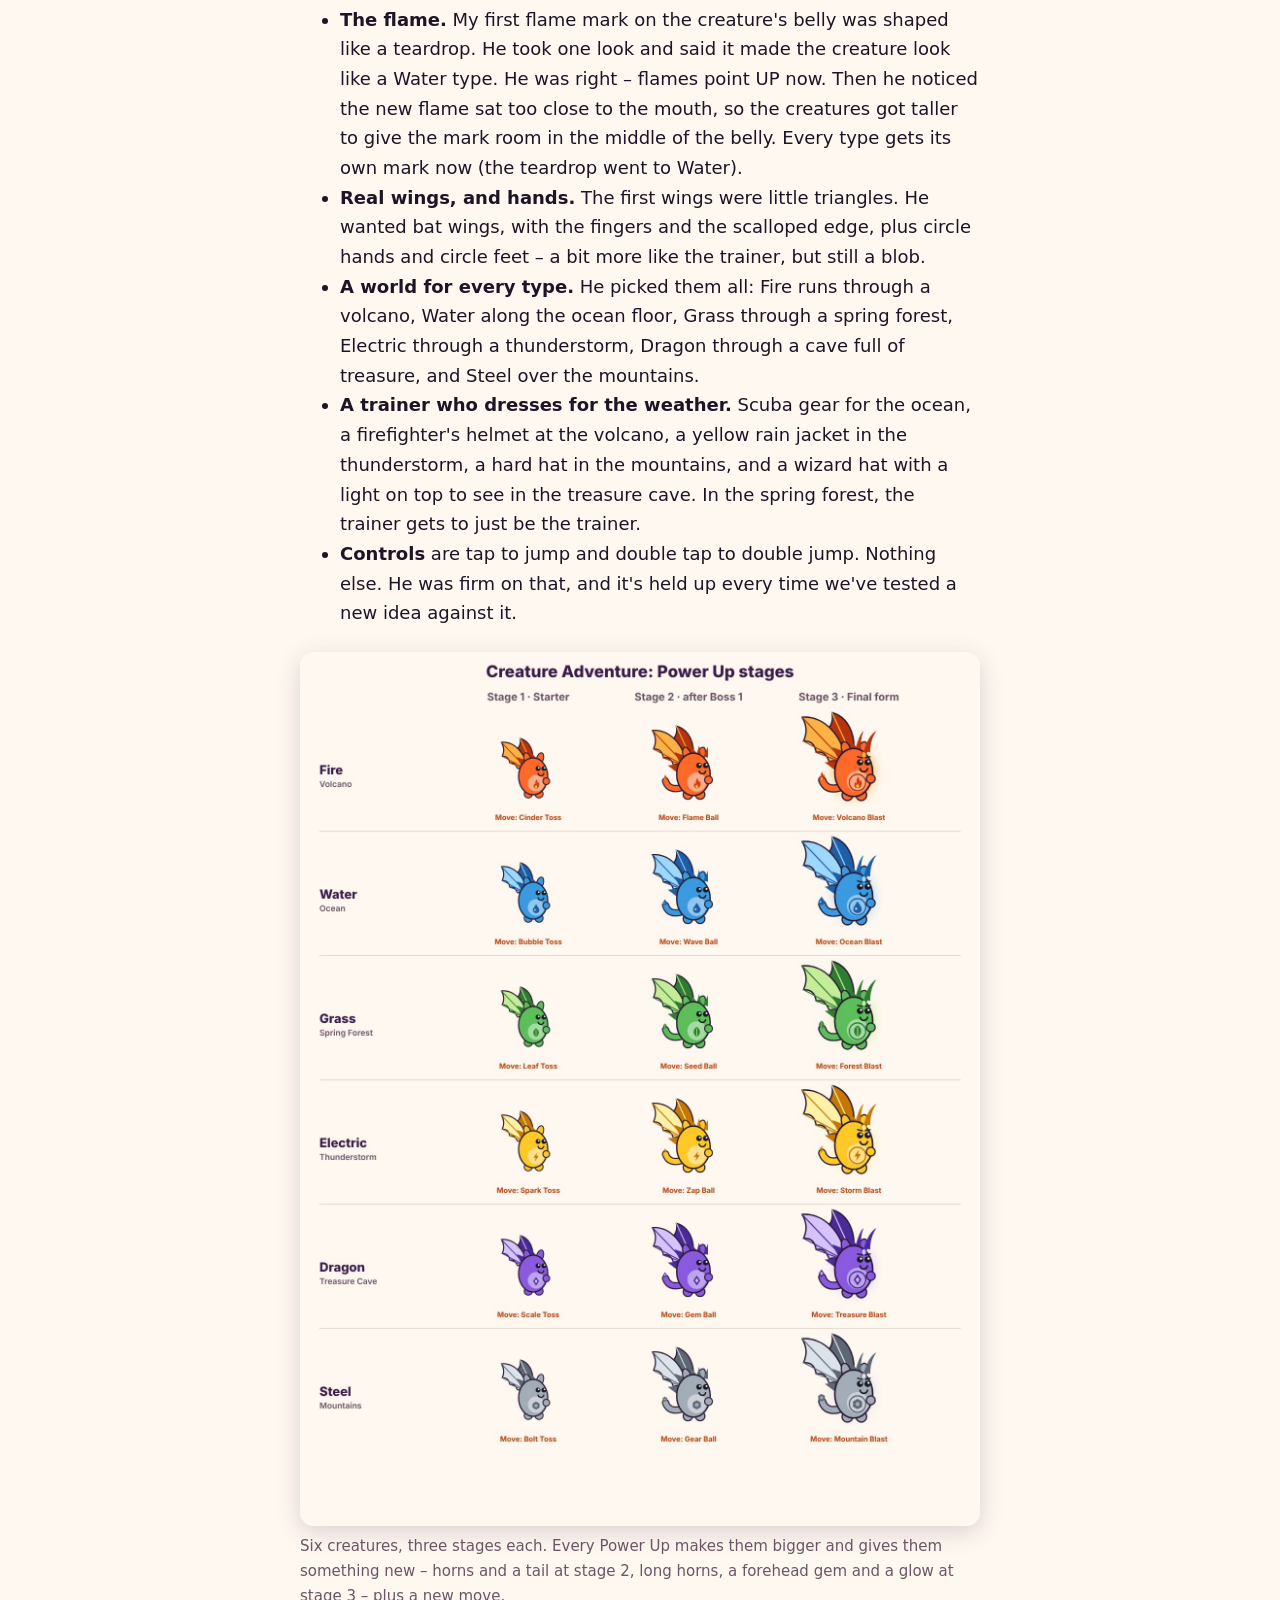
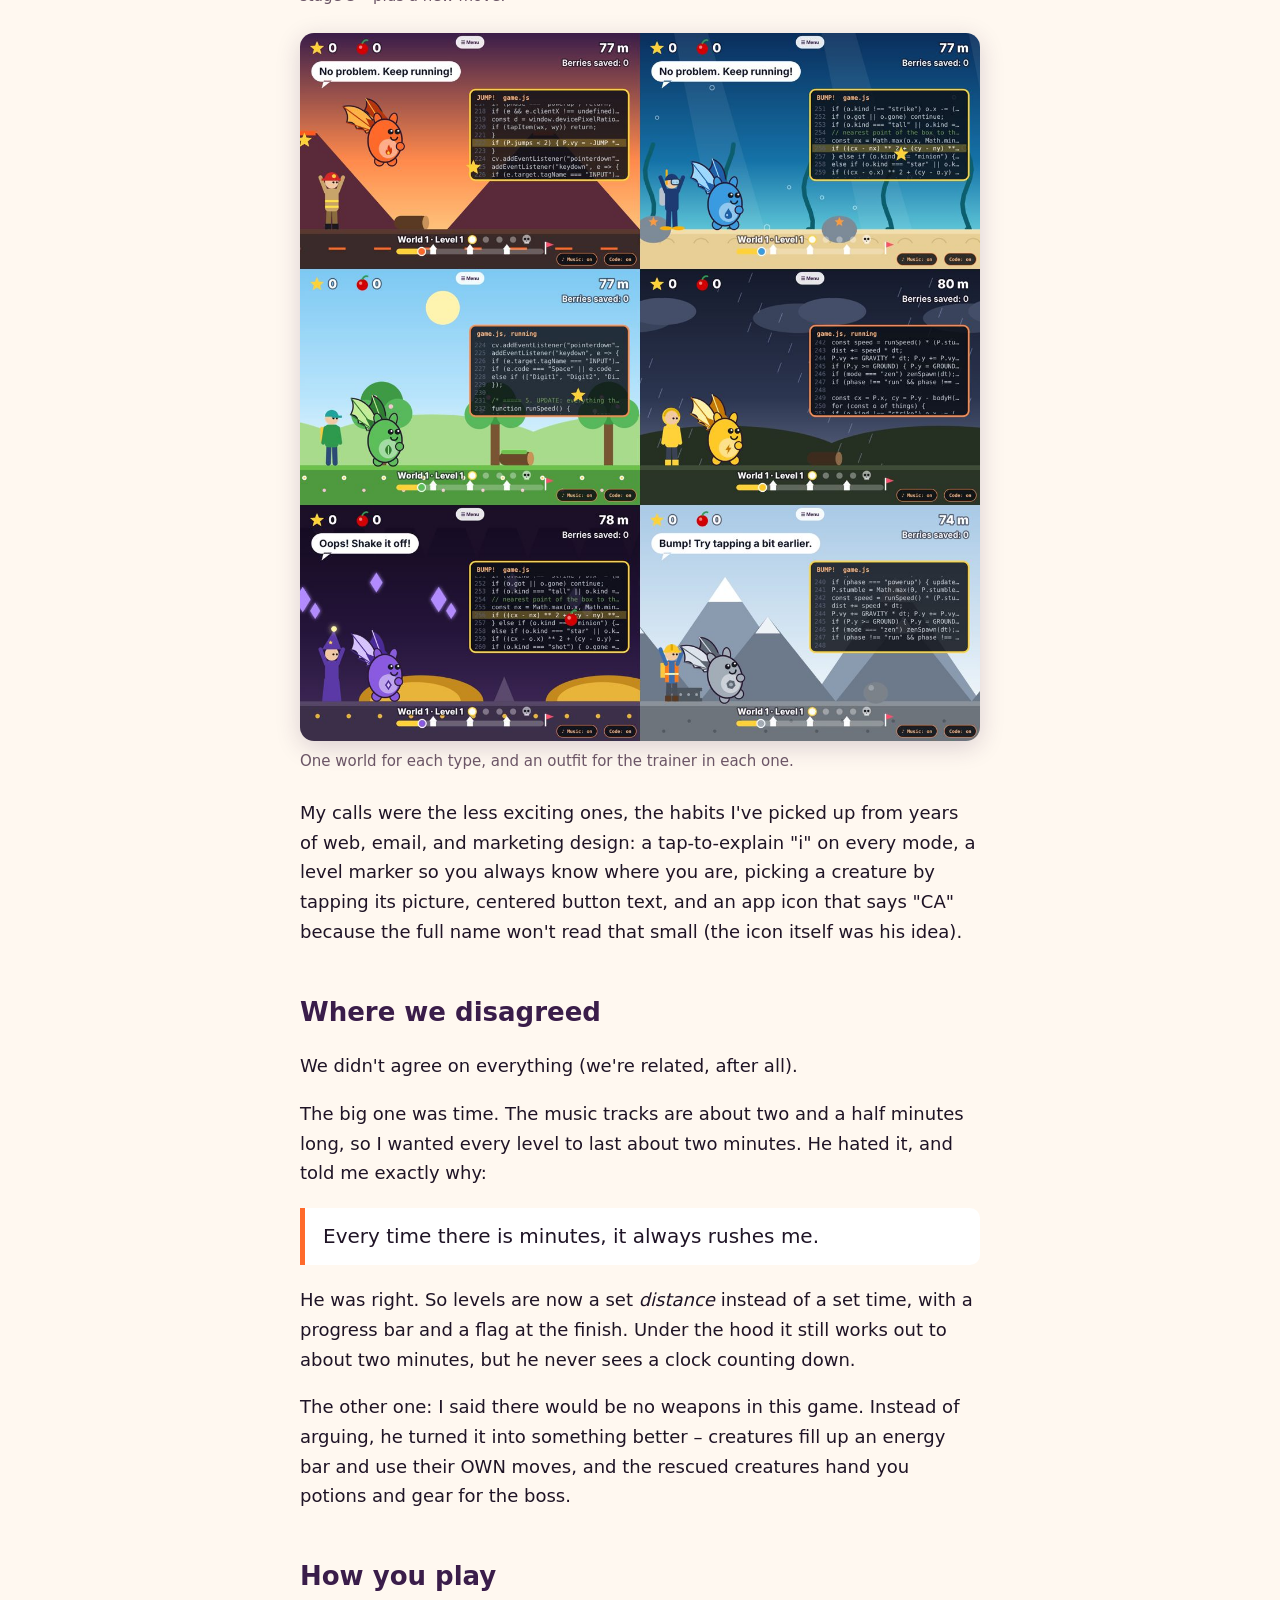
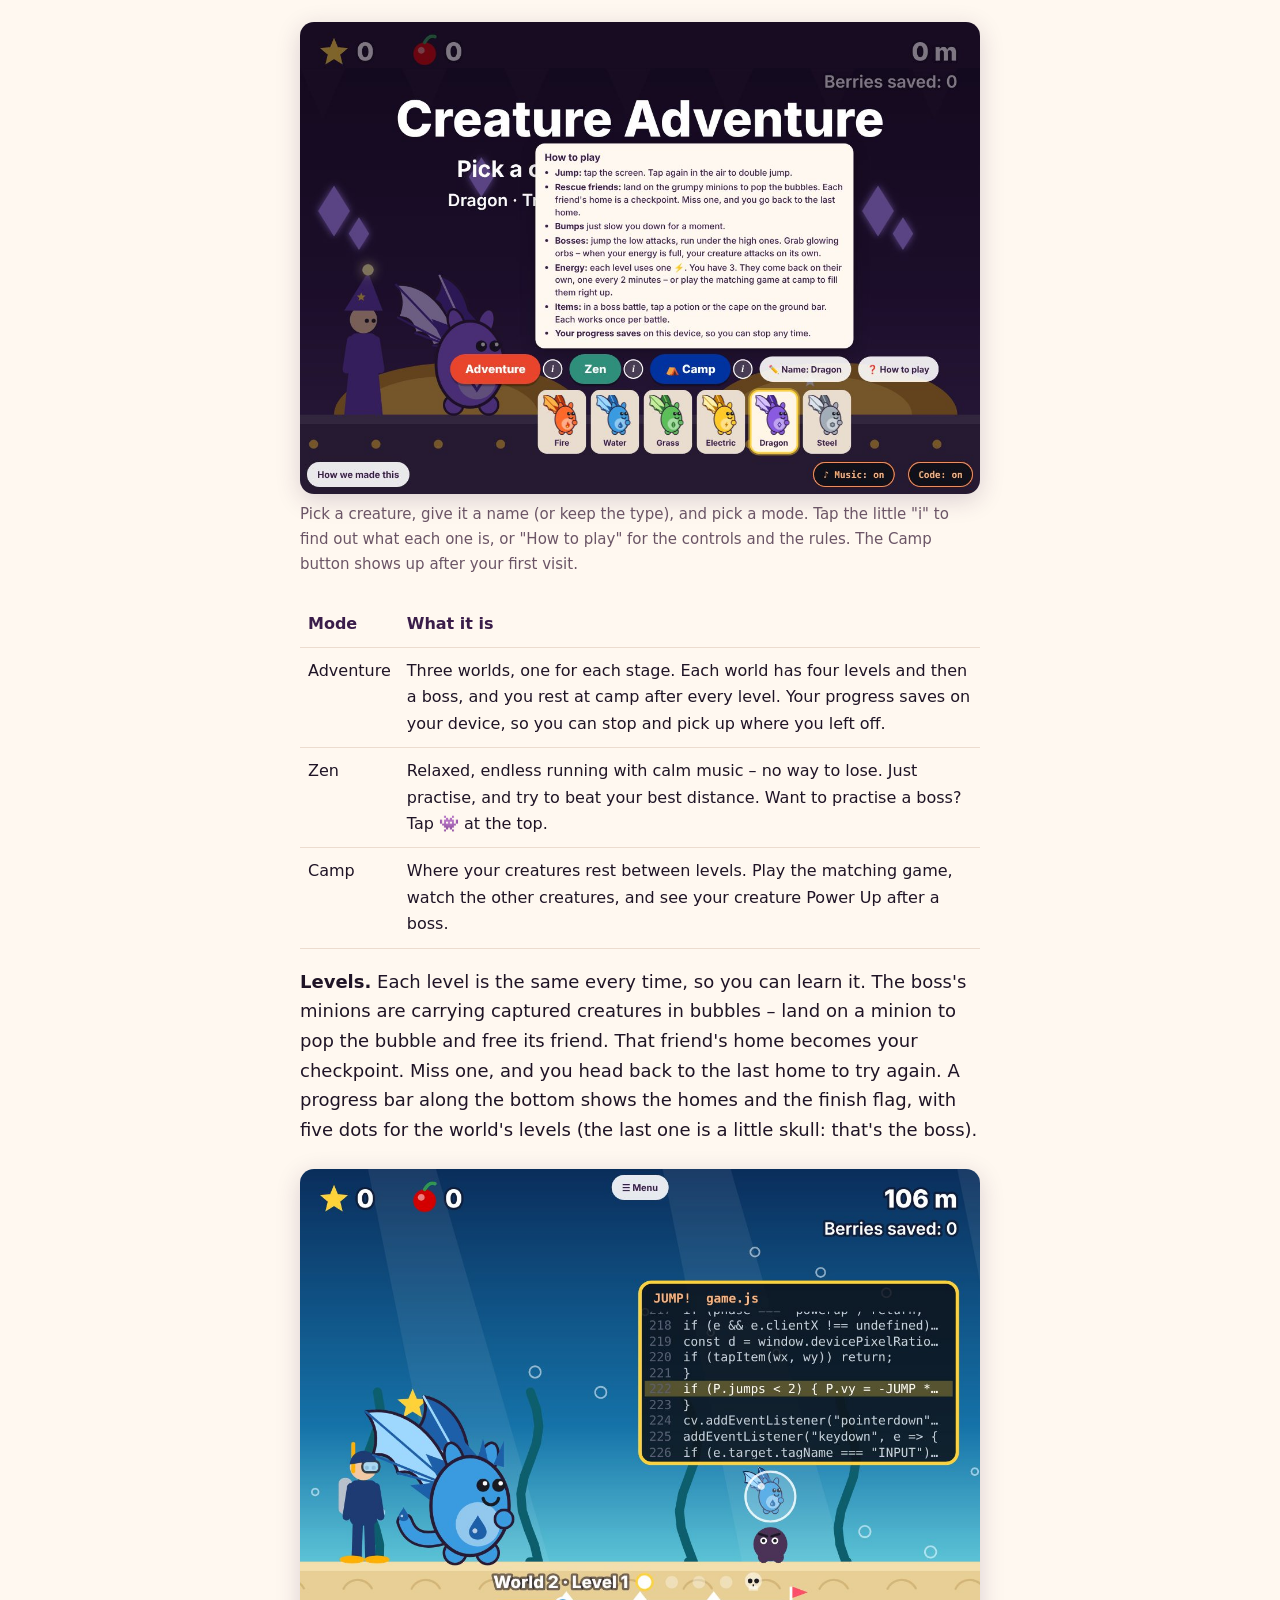
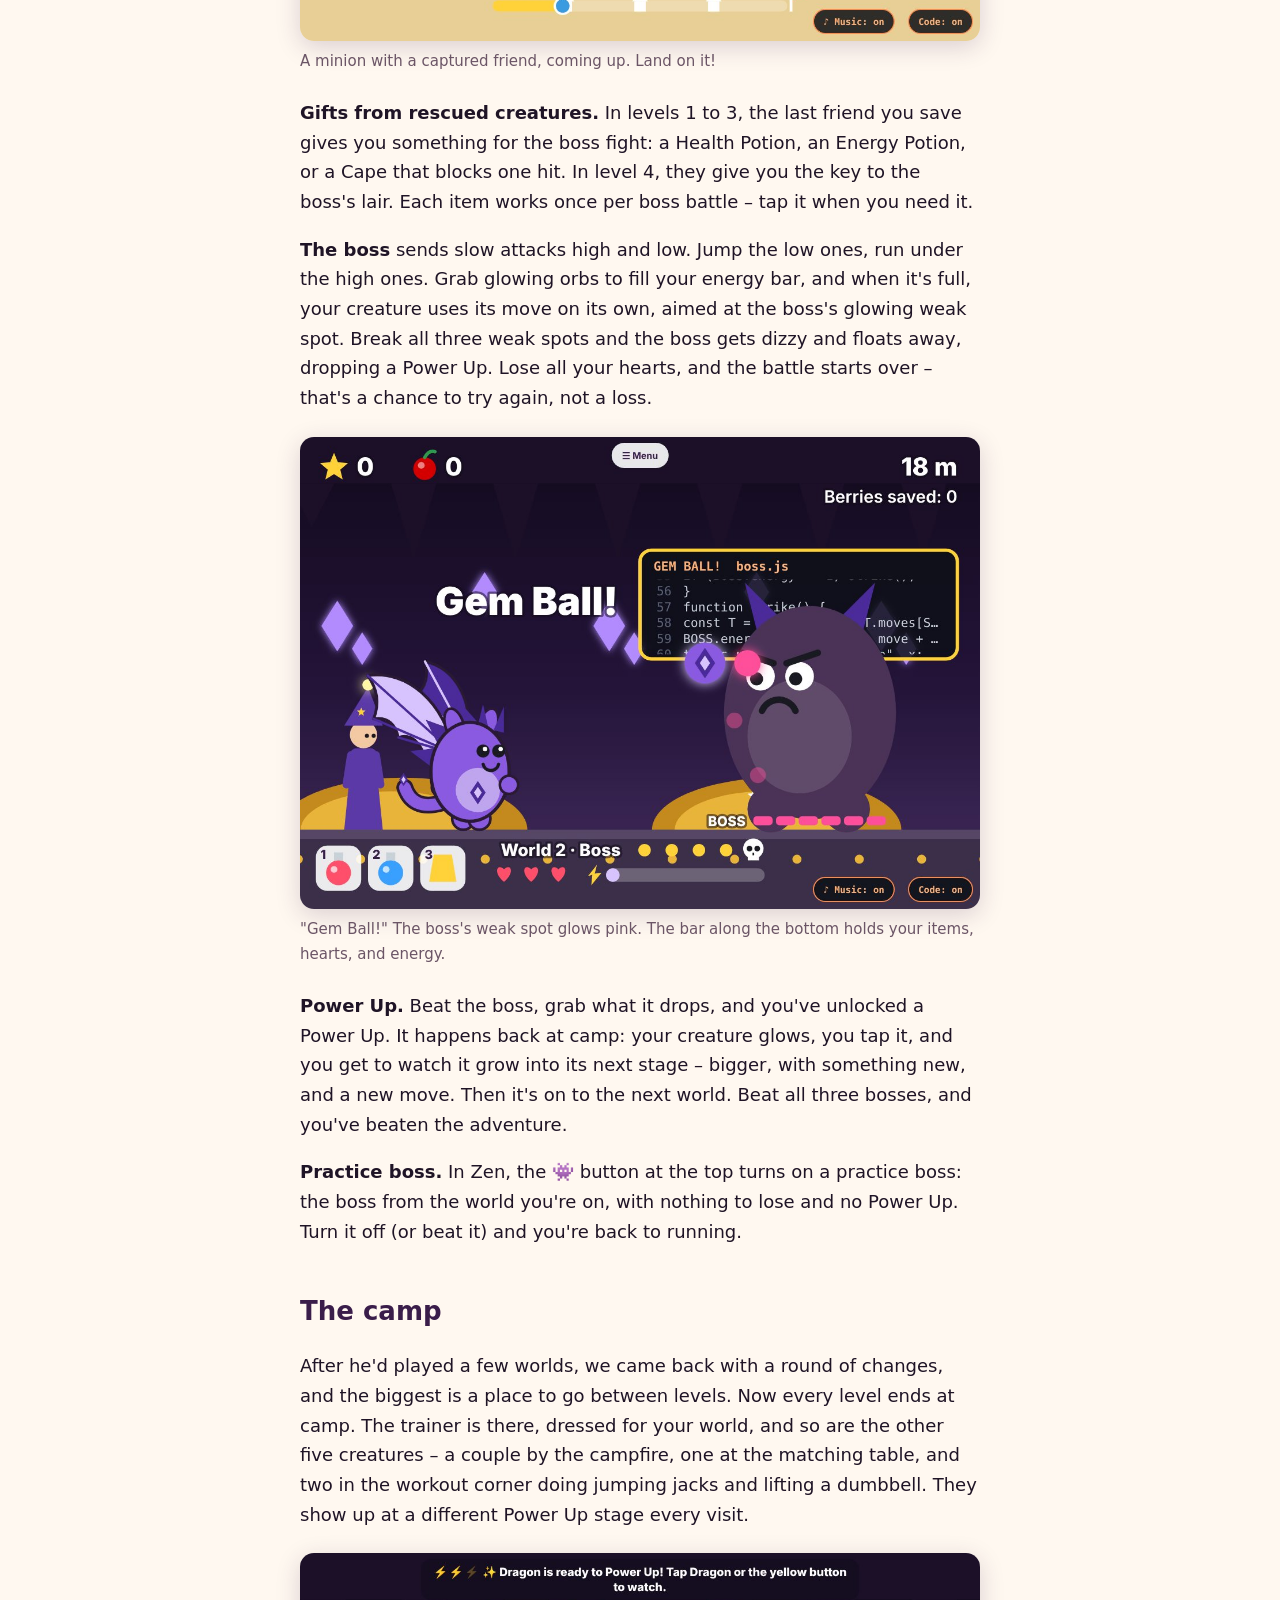
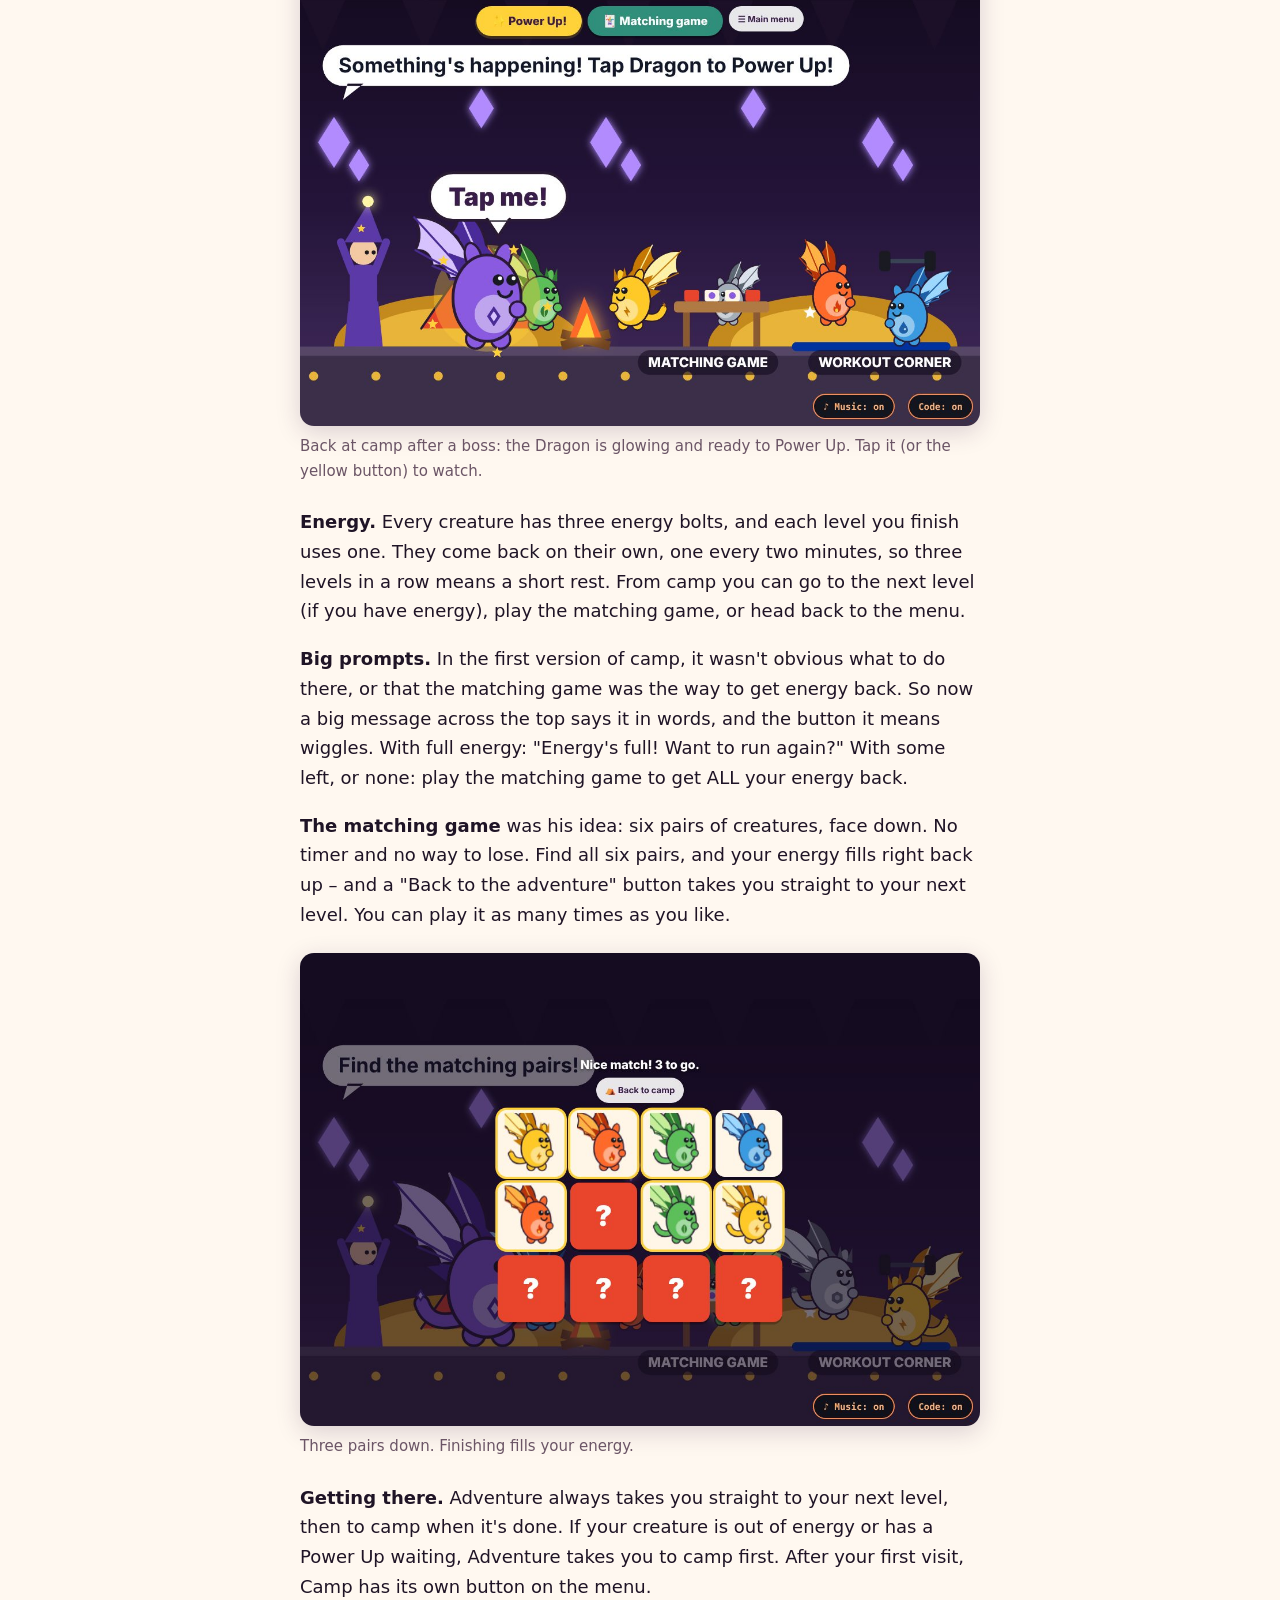
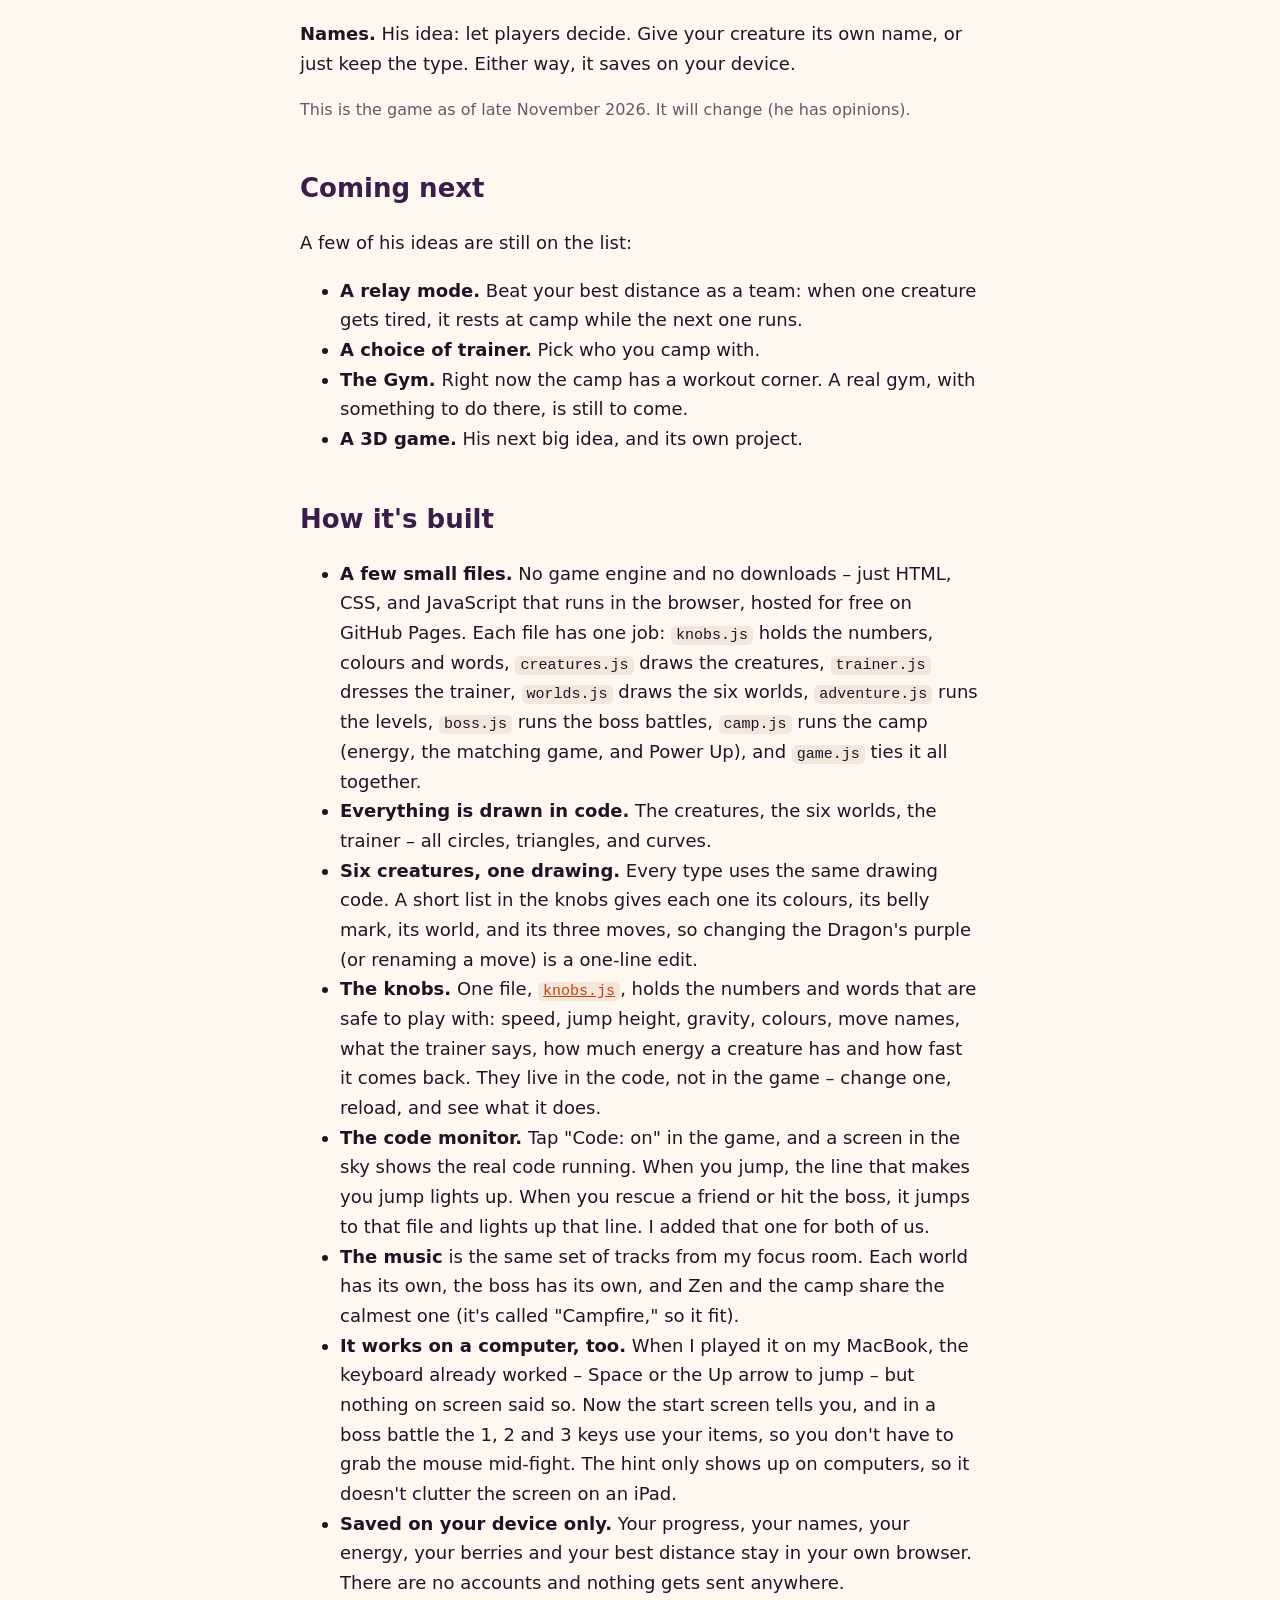
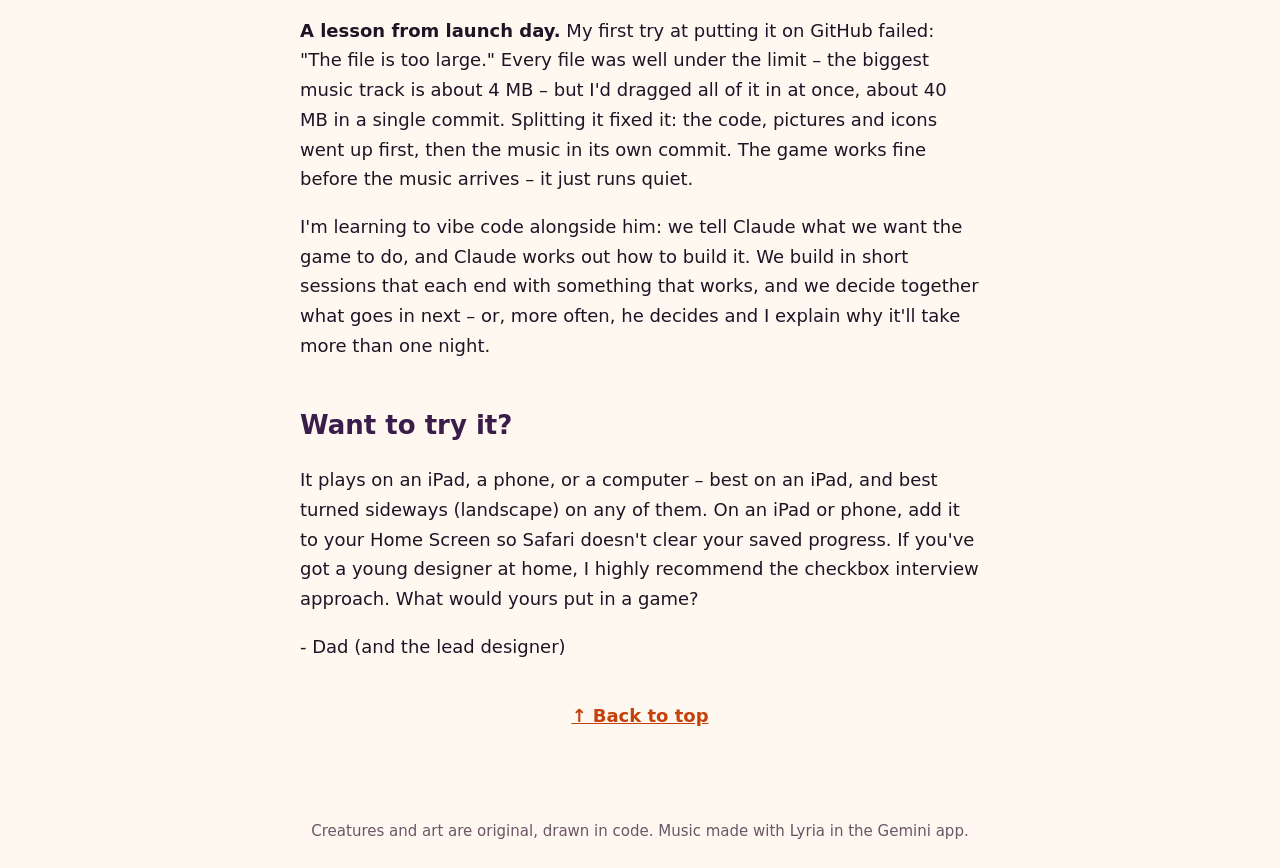
==== commit 89b8dbaa: "Camp: energy, matching game, Power Up at camp, practice boss - Every Adventure level ends at camp: t" ====
--- a/story.html
+++ b/story.html
@@ -98,13 +98,14 @@
 
 <h2>How you play</h2>
 <figure>
-  <img src="story/menu.jpg" alt="The start screen: pick a creature from six buttons, give it a name, and choose Adventure or Zen. An open How to play card lists the controls: jump, rescue friends, bumps, bosses, items, and saving.">
-  <figcaption>Pick a creature, give it a name (or keep the type), and pick a mode. Tap the little "i" to find out what each mode is, or "How to play" for the controls and the rules.</figcaption>
+  <img src="story/menu.jpg" alt="The start screen in the treasure cave: six creature buttons, a name button, and Adventure, Zen and Camp. An open How to play card lists the controls and rules, including how energy works.">
+  <figcaption>Pick a creature, give it a name (or keep the type), and pick a mode. Tap the little "i" to find out what each one is, or "How to play" for the controls and the rules. The Camp button shows up after your first visit.</figcaption>
 </figure>
 <table>
   <tr><th>Mode</th><th>What it is</th></tr>
-  <tr><td>Adventure</td><td>Three worlds, one for each stage. Each world has four levels and then a boss. Your progress saves on your device, so you can stop and pick up where you left off.</td></tr>
-  <tr><td>Zen</td><td>Relaxed, endless running with calm music – no way to lose. Just practise, and try to beat your best distance.</td></tr>
+  <tr><td>Adventure</td><td>Three worlds, one for each stage. Each world has four levels and then a boss, and you rest at camp after every level. Your progress saves on your device, so you can stop and pick up where you left off.</td></tr>
+  <tr><td>Zen</td><td>Relaxed, endless running with calm music – no way to lose. Just practise, and try to beat your best distance. Want to practise a boss? Tap 👾 at the top.</td></tr>
+  <tr><td>Camp</td><td>Where your creatures rest between levels. Play the matching game, watch the other creatures, and see your creature Power Up after a boss.</td></tr>
 </table>
 <p><strong>Levels.</strong> Each level is the same every time, so you can learn it. The boss's minions are carrying captured creatures in bubbles – land on a minion to pop the bubble and free its friend. That friend's home becomes your checkpoint. Miss one, and you head back to the last home to try again. A progress bar along the bottom shows the homes and the finish flag, with five dots for the world's levels (the last one is a little skull: that's the boss).</p>
 <figure>
@@ -117,20 +118,45 @@
   <img src="story/boss.jpg" alt="A boss battle in the treasure cave. The purple Dragon creature at stage 2 sends a glowing Gem Ball at the big grumpy boss's pink weak spot. The ground bar shows three items, three hearts, an energy bar, and World 2 Boss.">
   <figcaption>"Gem Ball!" The boss's weak spot glows pink. The bar along the bottom holds your items, hearts, and energy.</figcaption>
 </figure>
-<p><strong>Power Up.</strong> Beat the boss, grab what it drops, and your creature Powers Up – bigger, with something new, and a new move. Then it's on to the next world. Beat all three bosses, and you've beaten the adventure.</p>
+<p><strong>Power Up.</strong> Beat the boss, grab what it drops, and you've unlocked a Power Up. It happens back at camp: your creature glows, you tap it, and you get to watch it grow into its next stage – bigger, with something new, and a new move. Then it's on to the next world. Beat all three bosses, and you've beaten the adventure.</p>
+<p><strong>Practice boss.</strong> In Zen, the 👾 button at the top turns on a practice boss: the boss from the world you're on, with nothing to lose and no Power Up. Turn it off (or beat it) and you're back to running.</p>
+
+<h2>The camp</h2>
+<p>After he'd played a few worlds, we came back with a round of changes, and the biggest is a place to go between levels. Now every level ends at camp. The trainer is there, dressed for your world, and so are the other five creatures – a couple by the campfire, one at the matching table, and two in the workout corner doing jumping jacks and lifting a dumbbell. They show up at a different Power Up stage every visit.</p>
+<figure>
+  <img src="story/camp.jpg" alt="The camp in the treasure cave. The trainer in a wizard hat waves next to the purple Dragon creature, which glows with stars under a big Tap me speech bubble. Other creatures sit by a campfire, wait at a table of cards, and work out on a mat, with Matching game and Workout corner labels on the ground under each corner. Across the top, a big message says the Dragon is ready to Power Up, with two of three energy bolts lit, above buttons for Power Up, Matching game, and Main menu.">
+  <figcaption>Back at camp after a boss: the Dragon is glowing and ready to Power Up. Tap it (or the yellow button) to watch.</figcaption>
+</figure>
+<p><strong>Energy.</strong> Every creature has three energy bolts, and each level you finish uses one. They come back on their own, one every two minutes, so three levels in a row means a short rest. From camp you can go to the next level (if you have energy), play the matching game, or head back to the menu.</p>
+<p><strong>Big prompts.</strong> In the first version of camp, it wasn't obvious what to do there, or that the matching game was the way to get energy back. So now a big message across the top says it in words, and the button it means wiggles. With full energy: "Energy's full! Want to run again?" With some left, or none: play the matching game to get ALL your energy back.</p>
+<p><strong>The matching game</strong> was his idea: six pairs of creatures, face down. No timer and no way to lose. Find all six pairs, and your energy fills right back up – and a "Back to the adventure" button takes you straight to your next level. You can play it as many times as you like.</p>
+<figure>
+  <img src="story/match.jpg" alt="The matching game over the camp: twelve cards in a grid. Three pairs of creatures are found and outlined in gold, one card is face up, and the rest show a question mark.">
+  <figcaption>Three pairs down. Finishing fills your energy.</figcaption>
+</figure>
+<p><strong>Getting there.</strong> Adventure always takes you straight to your next level, then to camp when it's done. If your creature is out of energy or has a Power Up waiting, Adventure takes you to camp first. After your first visit, Camp has its own button on the menu.</p>
 <p><strong>Names.</strong> His idea: let players decide. Give your creature its own name, or just keep the type. Either way, it saves on your device.</p>
-<p class="note">This is the game as of November 2026. It will change (he has opinions).</p>
+<p class="note">This is the game as of late November 2026. It will change (he has opinions).</p>
+
+<h2>Coming next</h2>
+<p>A few of his ideas are still on the list:</p>
+<ul>
+  <li><strong>A relay mode.</strong> Beat your best distance as a team: when one creature gets tired, it rests at camp while the next one runs.</li>
+  <li><strong>A choice of trainer.</strong> Pick who you camp with.</li>
+  <li><strong>The Gym.</strong> Right now the camp has a workout corner. A real gym, with something to do there, is still to come.</li>
+  <li><strong>A 3D game.</strong> His next big idea, and its own project.</li>
+</ul>
 
 <h2>How it's built</h2>
 <ul>
-  <li><strong>A few small files.</strong> No game engine and no downloads – just HTML, CSS, and JavaScript that runs in the browser, hosted for free on GitHub Pages. Each file has one job: <code>knobs.js</code> holds the numbers, colours and words, <code>creatures.js</code> draws the creatures, <code>trainer.js</code> dresses the trainer, <code>worlds.js</code> draws the six worlds, <code>adventure.js</code> runs the levels, <code>boss.js</code> runs the boss battles, and <code>game.js</code> ties it all together.</li>
+  <li><strong>A few small files.</strong> No game engine and no downloads – just HTML, CSS, and JavaScript that runs in the browser, hosted for free on GitHub Pages. Each file has one job: <code>knobs.js</code> holds the numbers, colours and words, <code>creatures.js</code> draws the creatures, <code>trainer.js</code> dresses the trainer, <code>worlds.js</code> draws the six worlds, <code>adventure.js</code> runs the levels, <code>boss.js</code> runs the boss battles, <code>camp.js</code> runs the camp (energy, the matching game, and Power Up), and <code>game.js</code> ties it all together.</li>
   <li><strong>Everything is drawn in code.</strong> The creatures, the six worlds, the trainer – all circles, triangles, and curves.</li>
   <li><strong>Six creatures, one drawing.</strong> Every type uses the same drawing code. A short list in the knobs gives each one its colours, its belly mark, its world, and its three moves, so changing the Dragon's purple (or renaming a move) is a one-line edit.</li>
-  <li><strong>The knobs.</strong> One file, <a href="https://github.com/daynwj/creature-adventure-game/blob/main/js/knobs.js"><code>knobs.js</code></a>, holds the numbers and words that are safe to play with: speed, jump height, gravity, colours, move names, what the trainer says. They live in the code, not in the game – change one, reload, and see what it does.</li>
+  <li><strong>The knobs.</strong> One file, <a href="https://github.com/daynwj/creature-adventure-game/blob/main/js/knobs.js"><code>knobs.js</code></a>, holds the numbers and words that are safe to play with: speed, jump height, gravity, colours, move names, what the trainer says, how much energy a creature has and how fast it comes back. They live in the code, not in the game – change one, reload, and see what it does.</li>
   <li><strong>The code monitor.</strong> Tap "Code: on" in the game, and a screen in the sky shows the real code running. When you jump, the line that makes you jump lights up. When you rescue a friend or hit the boss, it jumps to that file and lights up that line. I added that one for both of us.</li>
-  <li><strong>The music</strong> is the same set of tracks from my focus room. Each world has its own, the boss has its own, and Zen gets the calmest one.</li>
+  <li><strong>The music</strong> is the same set of tracks from my focus room. Each world has its own, the boss has its own, and Zen and the camp share the calmest one (it's called "Campfire," so it fit).</li>
   <li><strong>It works on a computer, too.</strong> When I played it on my MacBook, the keyboard already worked – Space or the Up arrow to jump – but nothing on screen said so. Now the start screen tells you, and in a boss battle the 1, 2 and 3 keys use your items, so you don't have to grab the mouse mid-fight. The hint only shows up on computers, so it doesn't clutter the screen on an iPad.</li>
-  <li><strong>Saved on your device only.</strong> Your progress, your names, your berries and your best distance stay in your own browser. There are no accounts and nothing gets sent anywhere.</li>
+  <li><strong>Saved on your device only.</strong> Your progress, your names, your energy, your berries and your best distance stay in your own browser. There are no accounts and nothing gets sent anywhere.</li>
 </ul>
 <p><strong>A lesson from launch day.</strong> My first try at putting it on GitHub failed: "The file is too large." Every file was well under the limit – the biggest music track is about 4 MB – but I'd dragged all of it in at once, about 40 MB in a single commit. Splitting it fixed it: the code, pictures and icons went up first, then the music in its own commit. The game works fine before the music arrives – it just runs quiet.</p>
 <p>I'm learning to vibe code alongside him: we tell Claude what we want the game to do, and Claude works out how to build it. We build in short sessions that each end with something that works, and we decide together what goes in next – or, more often, he decides and I explain why it'll take more than one night.</p>
